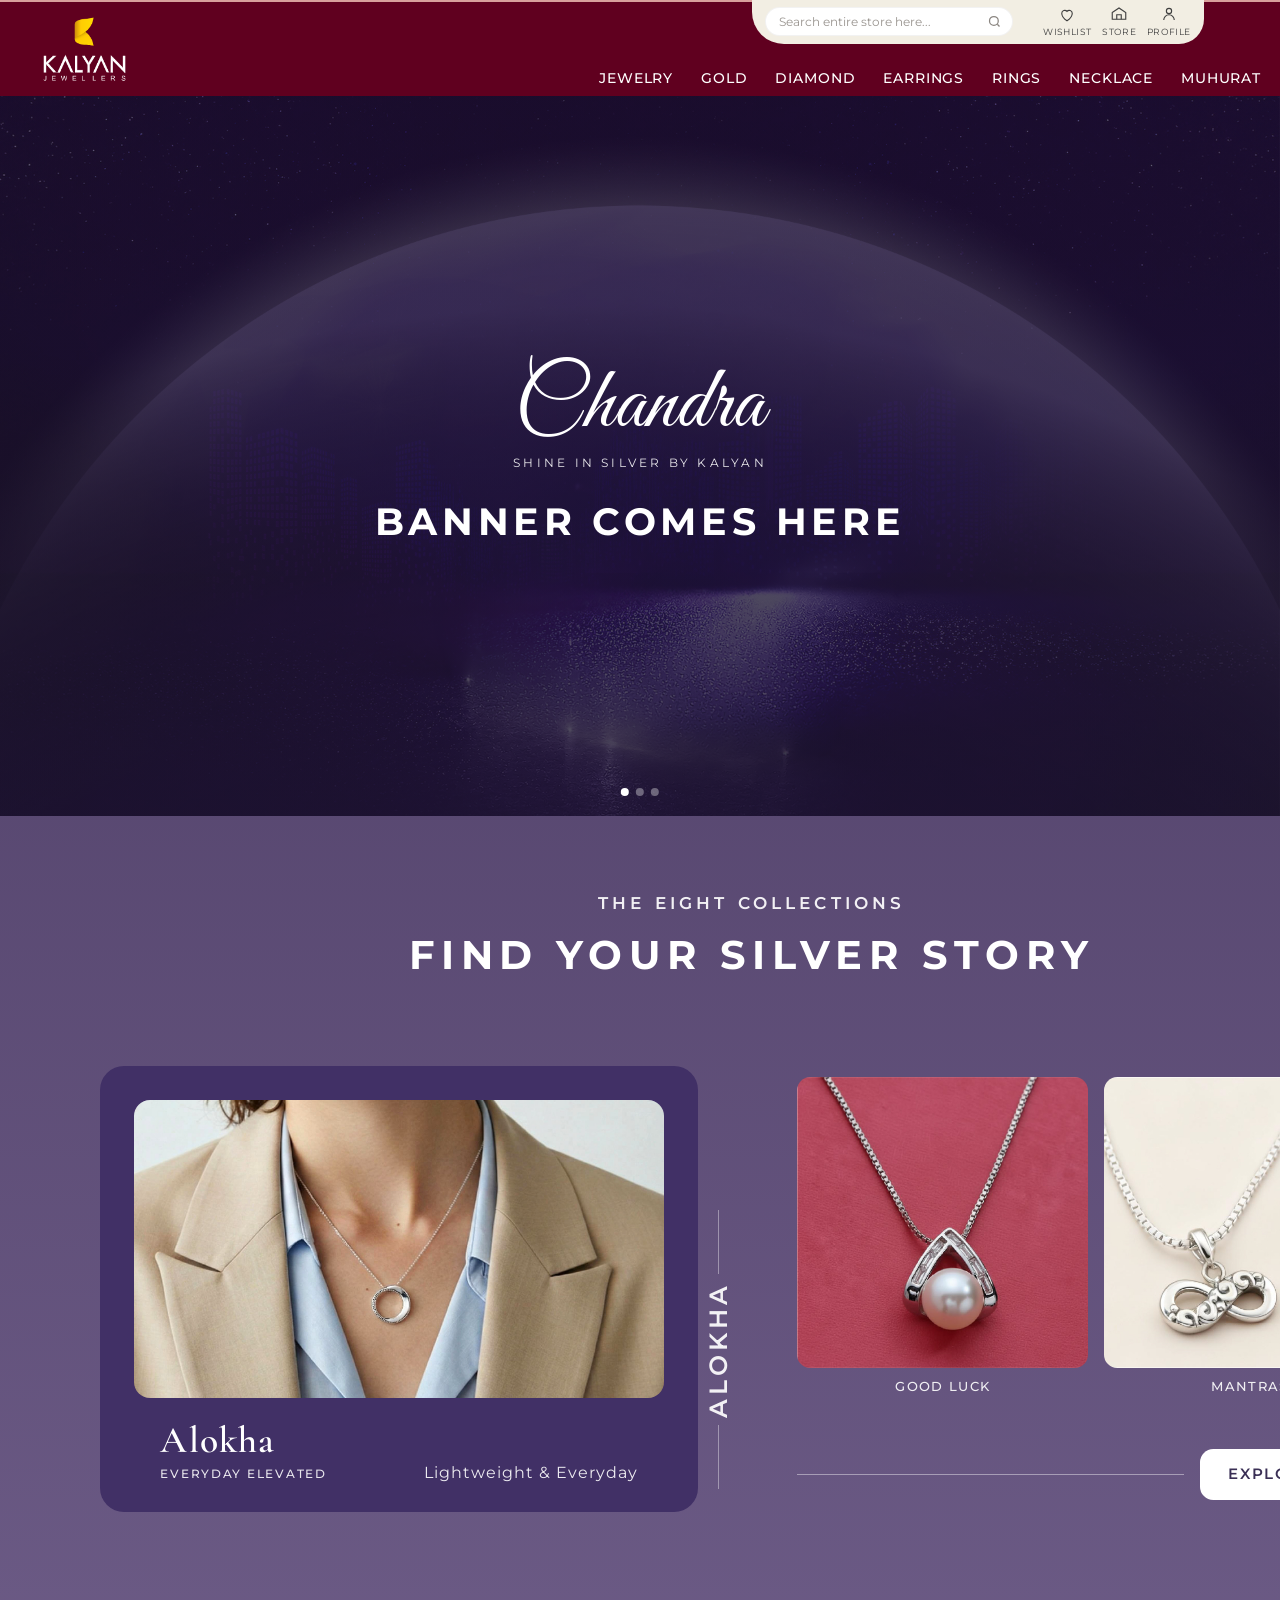
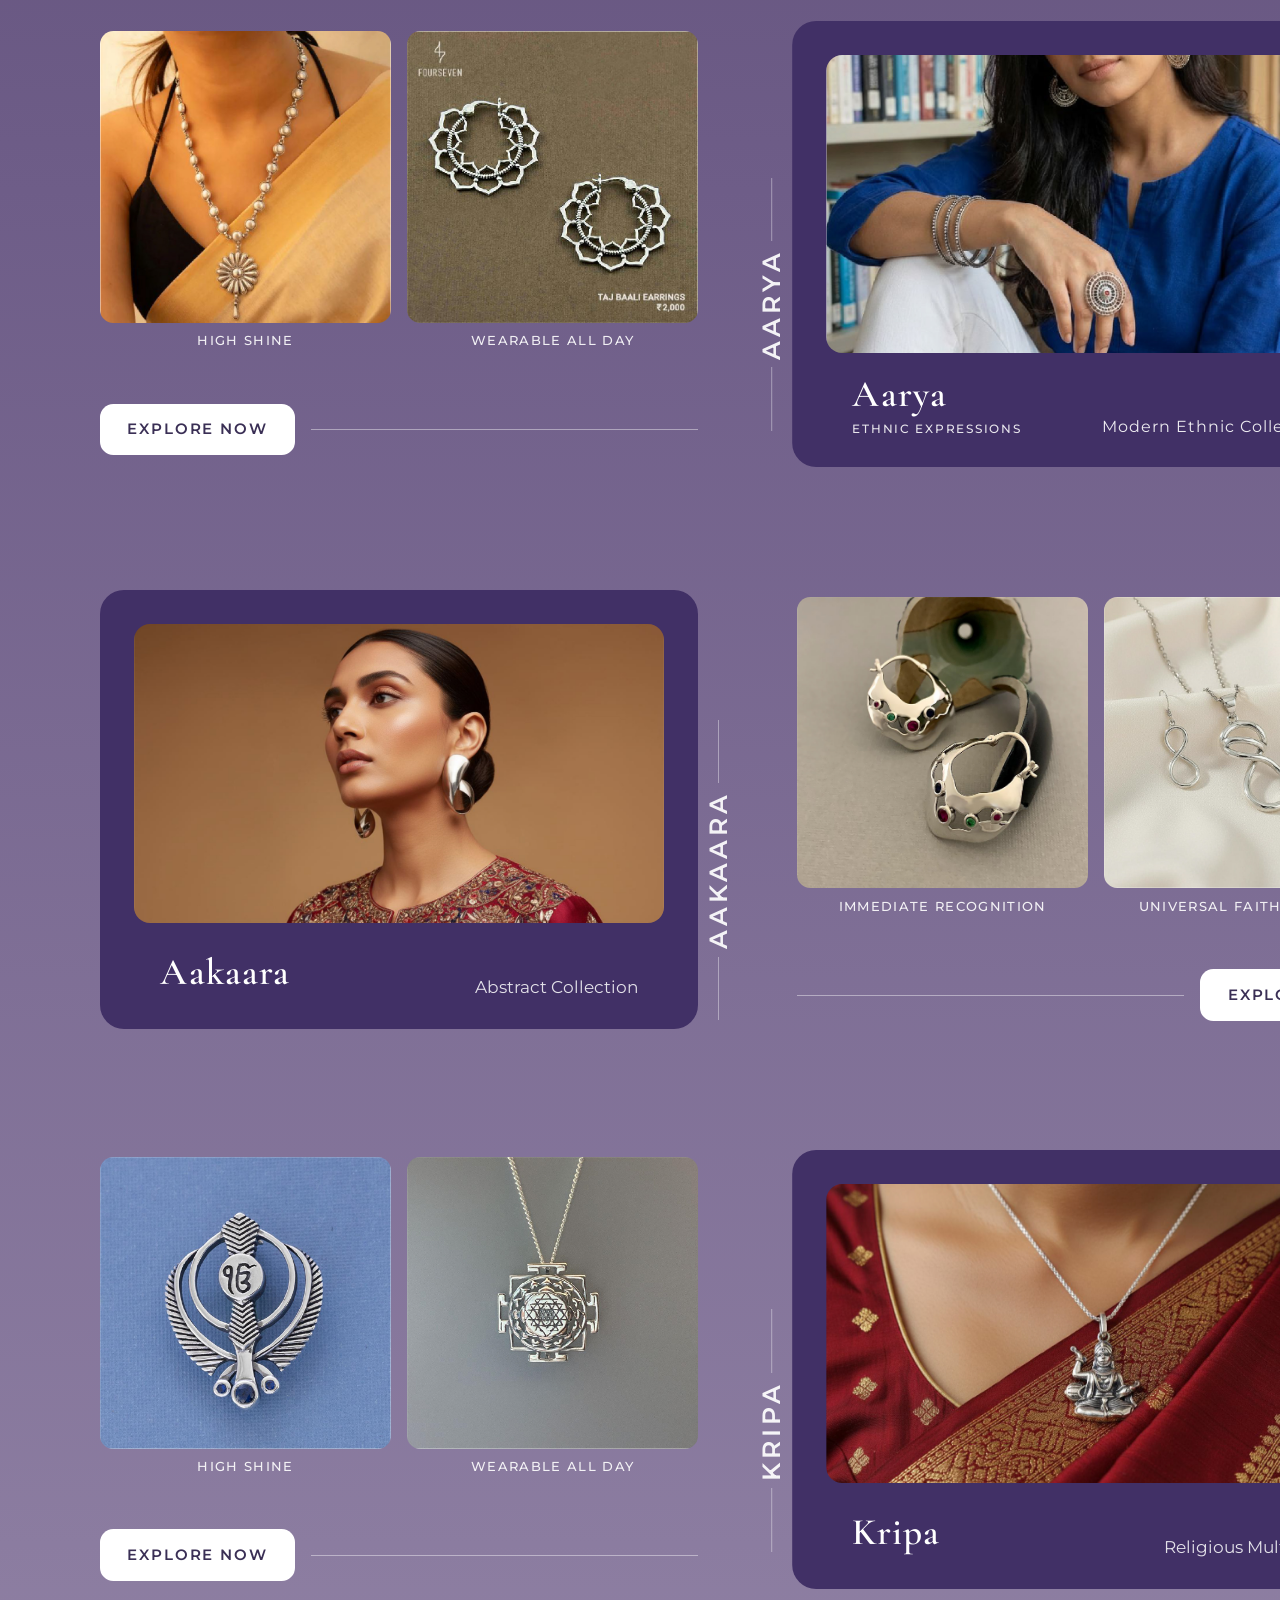
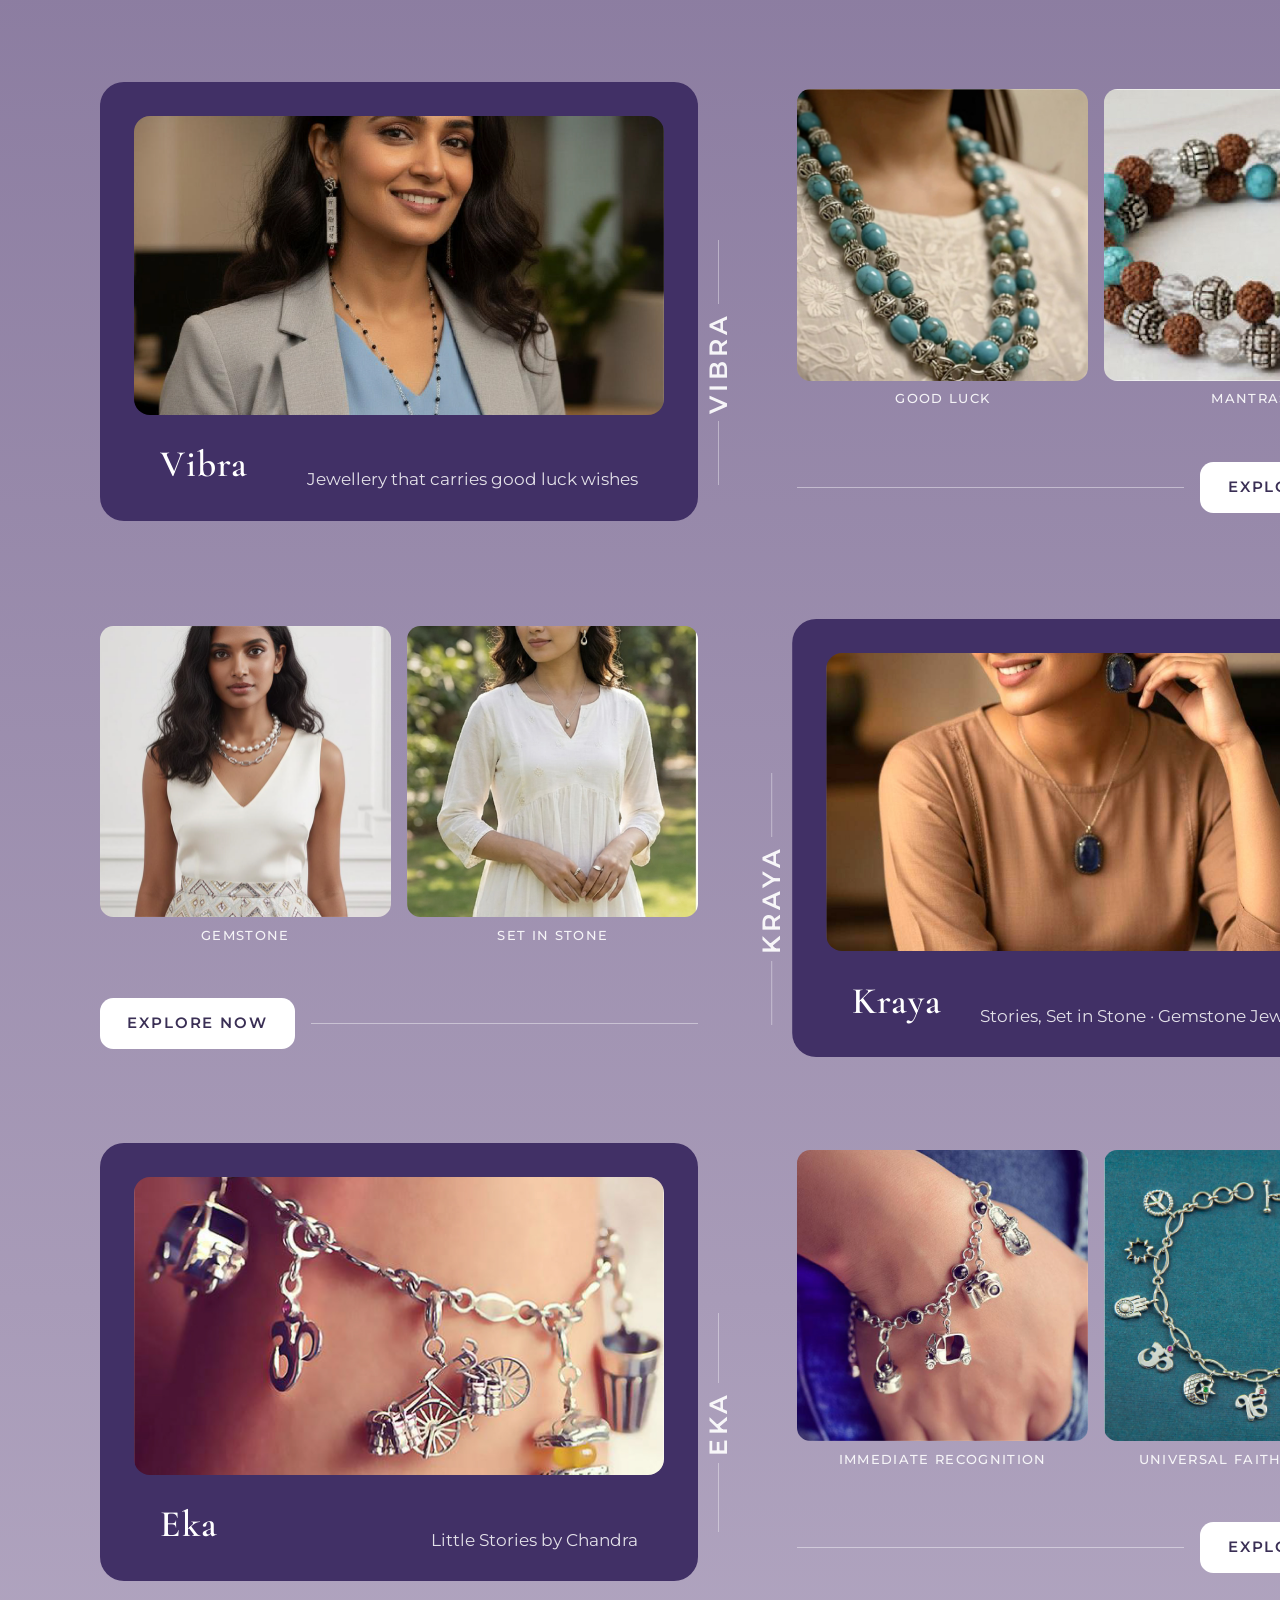
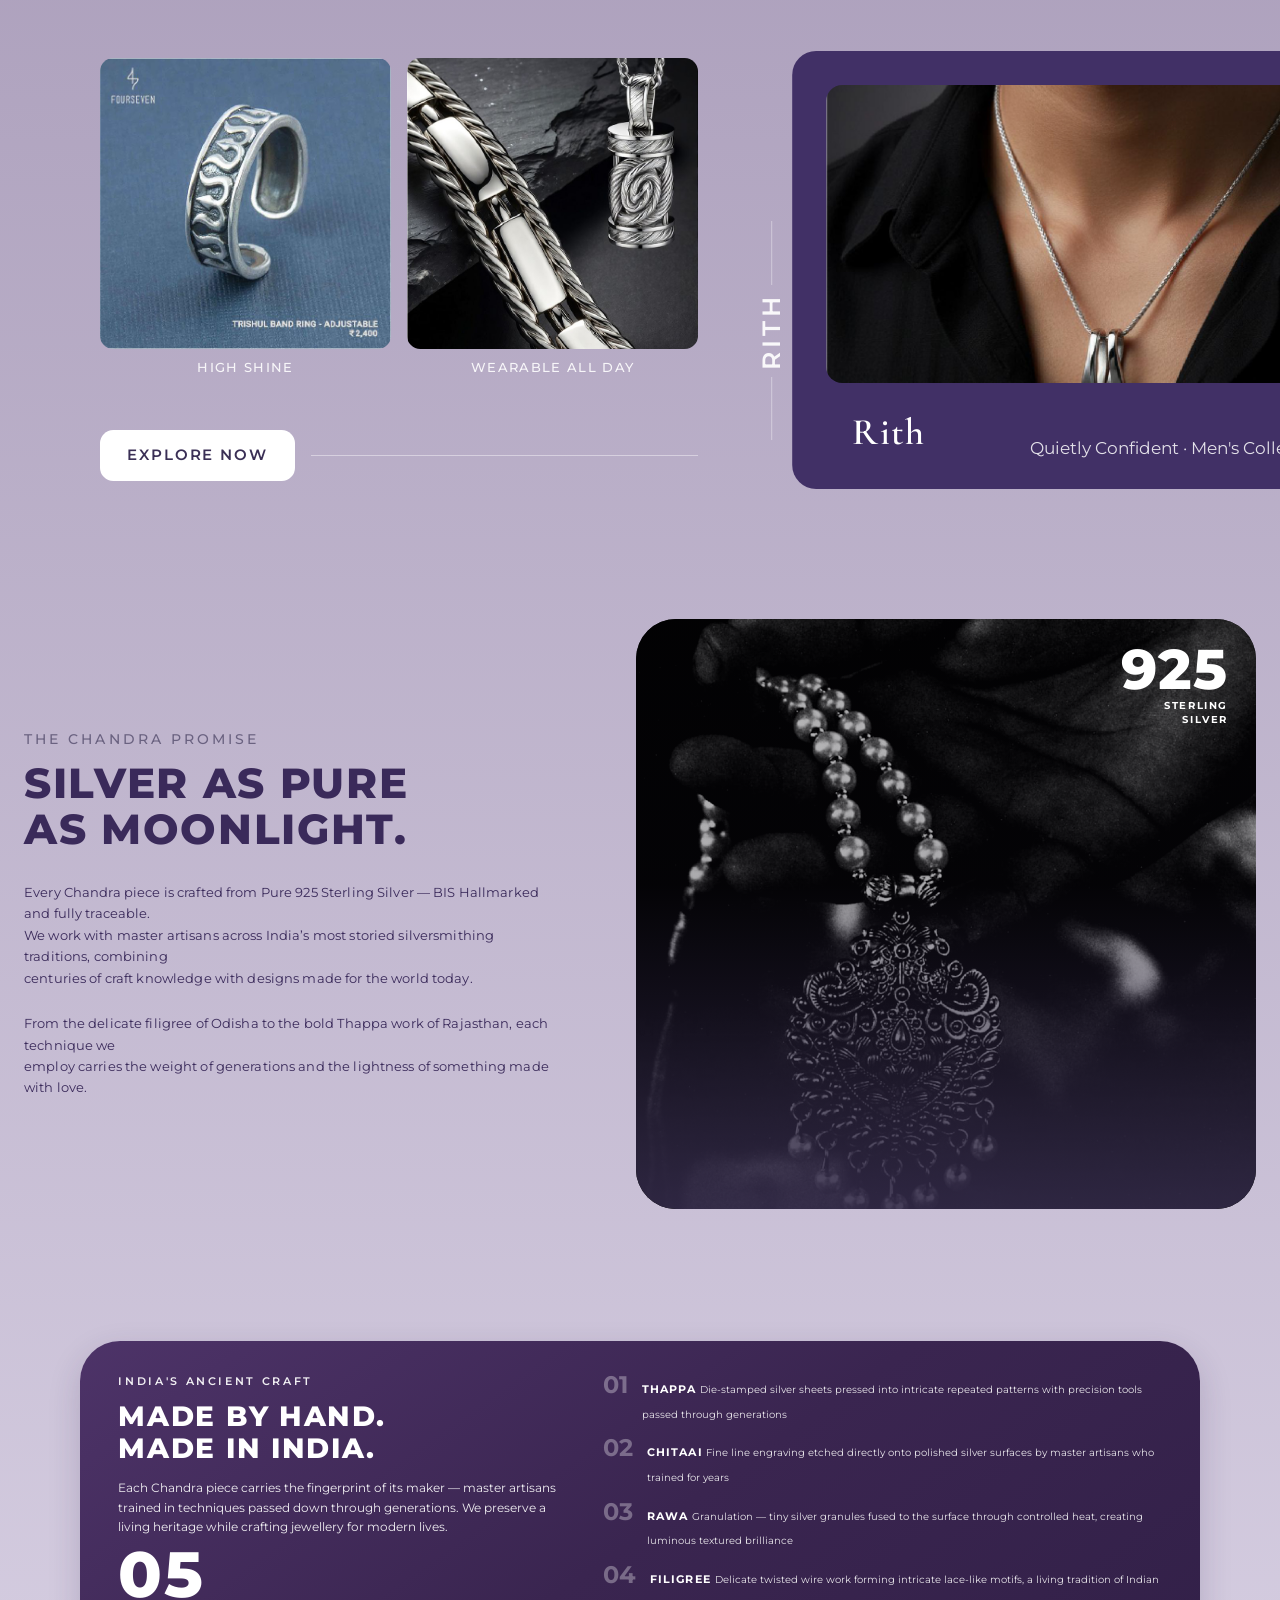
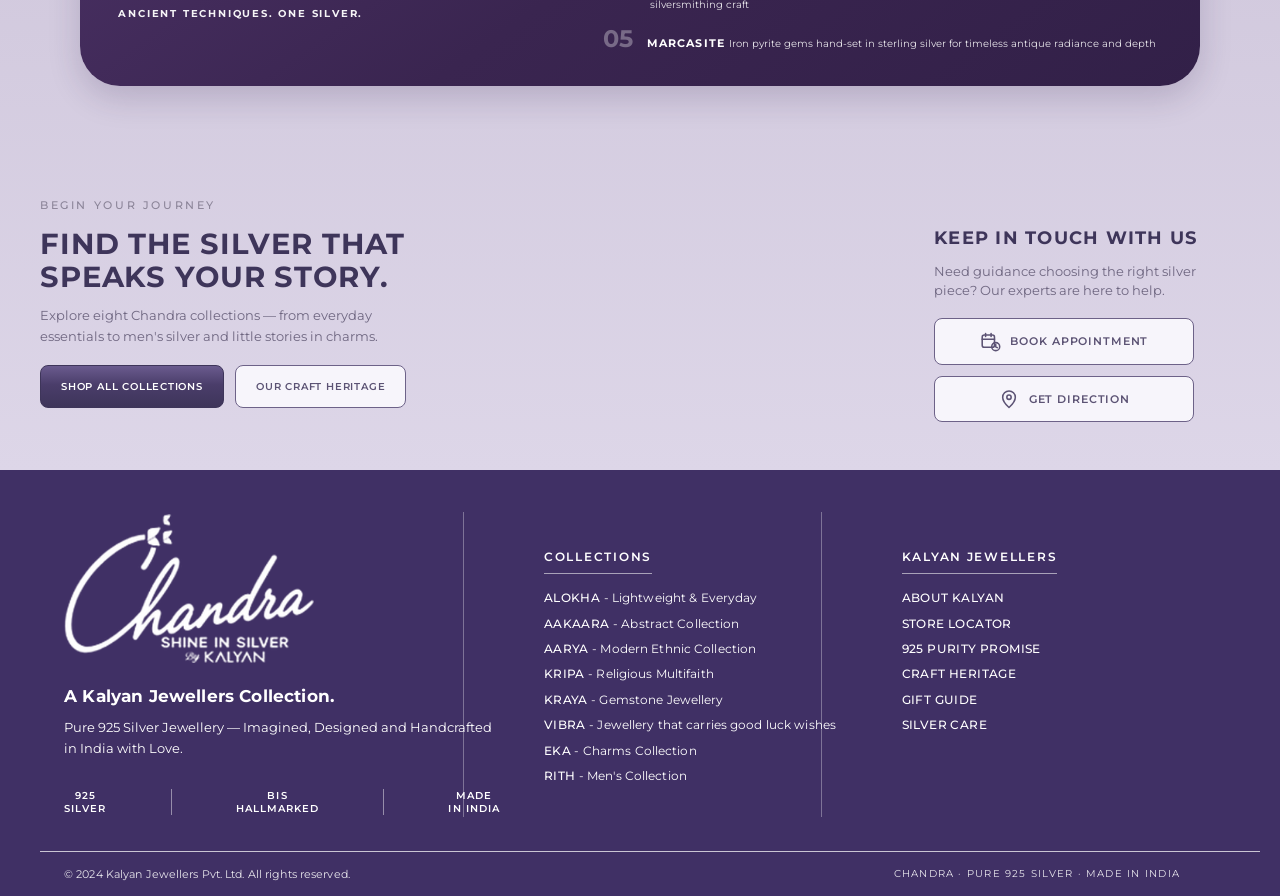
==== index.html @ 16876b16 "image-replace" ====
<!DOCTYPE html>
<html lang="en">
<head>
  <meta charset="UTF-8" />
  <meta name="viewport" content="width=device-width, initial-scale=1.0" />
  <title>Chandra — Shine in Silver by Kalyan | Landing Page</title>
  <meta name="description" content="Chandra by Kalyan Jewellers — pure 925 sterling silver jewellery. Responsive HTML mock conversion." />
  <link rel="preconnect" href="https://fonts.googleapis.com" />
  <link rel="preconnect" href="https://fonts.gstatic.com" crossorigin />
  <link href="https://fonts.googleapis.com/css2?family=Cormorant+Garamond:wght@500;600;700&family=Great+Vibes&family=Montserrat:wght@400;500;600;700&display=swap" rel="stylesheet" />
  <link rel="stylesheet" href="css/styles.css" />
</head>
<body class="page-home">
  <div class="page-links">
    <a href="index.html" class="is-current">Landing Page</a>
    <a href="plp.html">Product Listing</a>
    <a href="pdp.html">Product Detail</a>
  </div>

  <div class="utility-bar" aria-label="Quick links">
    <a class="utility-search" href="#" aria-label="Search"><svg viewBox="0 0 24 24" fill="none" stroke="currentColor" stroke-width="1.8"><circle cx="11" cy="11" r="7"/><path d="M20 20l-3.5-3.5"/></svg></a>
    <a href="#"><svg viewBox="0 0 24 24" fill="none" stroke="currentColor" stroke-width="1.8"><path d="M12 21s-7-4.4-7-10a4 4 0 017-2.5A4 4 0 0119 11c0 5.6-7 10-7 10z"/></svg>Wishlist</a>
    <a href="#"><svg viewBox="0 0 24 24" fill="none" stroke="currentColor" stroke-width="1.8"><path d="M4 10.5h16v8.5a1 1 0 01-1 1H5a1 1 0 01-1-1v-8.5z"/><path d="M3 10.5l2.2-5h13.6L21 10.5"/><path d="M9 20v-5h6v5"/></svg>Store</a>
    <a href="#"><svg viewBox="0 0 24 24" fill="none" stroke="currentColor" stroke-width="1.8"><circle cx="12" cy="8" r="3.5"/><path d="M5 20a7 7 0 0114 0"/></svg>Profile</a>
  </div>

  <header class="site-header">
    <div class="header-inner">
      <button class="menu-toggle" type="button" data-menu-toggle aria-expanded="false" aria-label="Open menu">
        <svg viewBox="0 0 24 24" fill="none" stroke="currentColor" stroke-width="2"><path d="M4 7h16M4 12h16M4 17h16"/></svg>
      </button>
      <a class="logo" href="index.html">
        <img class="logo-img" src="assets/icon/kalyanlogo.png" width="102" height="88" alt="Kalyan Jewellers" />
      </a>
    </div>

    <div class="header-grid">
      <a class="logo" href="index.html">
        <img class="logo-img" src="assets/icon/kalyanlogo.png" width="102" height="88" alt="Kalyan Jewellers" />
      </a>
      <div class="header-right-stack">
        <div class="header-utility">
          <label class="header-search">
            <span class="visually-hidden">Search entire store</span>
            <input type="search" placeholder="Search entire store here..." autocomplete="off" />
            <svg class="search-icon" viewBox="0 0 24 24" fill="none" stroke="currentColor" stroke-width="2" aria-hidden="true"><circle cx="11" cy="11" r="7"/><path d="M20 20l-3.5-3.5"/></svg>
          </label>
          <div class="header-util-group">
            <a href="#" class="header-util">
              <svg viewBox="0 0 24 24" fill="none" stroke="currentColor" stroke-width="1.5" aria-hidden="true"><path d="M12 21s-7-4.4-7-10a4 4 0 017-2.5A4 4 0 0119 11c0 5.6-7 10-7 10z"/></svg>
              <span>Wishlist</span>
            </a>
            <a href="#" class="header-util">
              <svg viewBox="0 0 24 24" fill="none" stroke="currentColor" stroke-width="1.5" aria-hidden="true"><path d="M3 10l9-6 9 6v9H3v-9z"/><path d="M9 19v-6h6v6"/></svg>
              <span>Store</span>
            </a>
            <a href="#" class="header-util">
              <svg viewBox="0 0 24 24" fill="none" stroke="currentColor" stroke-width="1.5" aria-hidden="true"><circle cx="12" cy="8" r="3.5"/><path d="M5 20a7 7 0 0114 0"/></svg>
              <span>Profile</span>
            </a>
          </div>
        </div>
      </div>
      <nav class="nav-desktop" aria-label="Primary">
        <a href="#">Jewelry</a>
        <a href="#">Gold</a>
        <a href="#">Diamond</a>
        <a href="#">Earrings</a>
        <a href="#">Rings</a>
        <a href="#">Necklace</a>
        <a href="#">Muhurat</a>
        <a href="#">Collection</a>
        <a href="#">Occasion</a>
        <a href="#">Price Range</a>
        <a href="#">More</a>
      </nav>
    </div>

    <nav class="mobile-nav" data-mobile-nav aria-label="Mobile">
      <a href="#">Jewelry</a>
      <a href="#">Gold</a>
      <a href="#">Diamond</a>
      <a href="plp.html">Chandra Silver</a>
      <a href="#">Collection</a>
      <a href="#">Occasion</a>
      <a href="pdp.html">Sample PDP</a>
    </nav>
  </header>

  <main>
    <div class="lp-mobile">
      <section class="m-hero" aria-label="Chandra banner">
        <div class="m-moon" aria-hidden="true"></div>
        <svg class="m-skyline" viewBox="0 0 360 90" preserveAspectRatio="none" aria-hidden="true">
          <g fill="rgba(28,12,58,0.55)">
            <rect x="18" y="38" width="10" height="52"/><rect x="32" y="22" width="14" height="68"/>
            <rect x="50" y="46" width="8" height="44"/><rect x="62" y="28" width="16" height="62"/>
            <rect x="82" y="50" width="9" height="40"/><rect x="96" y="18" width="12" height="72"/>
            <rect x="112" y="40" width="18" height="50"/><rect x="134" y="26" width="10" height="64"/>
            <rect x="210" y="34" width="12" height="56"/><rect x="226" y="16" width="16" height="74"/>
            <rect x="246" y="42" width="9" height="48"/><rect x="258" y="24" width="14" height="66"/>
            <rect x="276" y="48" width="11" height="42"/><rect x="290" y="20" width="15" height="70"/>
            <rect x="308" y="36" width="10" height="54"/><rect x="322" y="28" width="18" height="62"/>
          </g>
        </svg>
        <div class="m-sparkles" aria-hidden="true"></div>
        <div class="m-hero-copy">
          <p class="m-script">Chandra</p>
          <p class="m-tag">Shine in Silver<br />by Kalyan</p>
          <h1>Banner<br />Comes Here</h1>
        </div>
      </section>

      <section class="m-story">
        <div class="m-slider-block" data-slider-wrap>
          <div class="m-divider">
            <span></span>
            <strong data-m-label>AALOKA</strong>
            <span></span>
          </div>
          <div class="m-slider" data-collection-slider>
            <article class="m-slide is-active" data-label="AALOKA">
              <img class="is-banner" src="assets/collections/alokha.jpg" alt="Alokha collection" />
              <h3>Alokha</h3>
              <p class="m-eye">Everyday Elevated</p>
              <p class="m-sub">Lightweight &amp; Everyday</p>
              <a class="m-explore" href="plp.html">Explore Now</a>
            </article>
            <article class="m-slide" data-label="AARYA">
              <img class="is-banner" src="assets/collections/aarya.jpg" alt="Aarya collection" />
              <h3>Aarya</h3>
              <p class="m-eye">Ethnic Expressions</p>
              <p class="m-sub">Modern Ethnic Collection</p>
              <a class="m-explore" href="plp.html">Explore Now</a>
            </article>
            <article class="m-slide" data-label="AAKAARA">
              <img class="is-banner" src="assets/collections/aakaara.jpg" alt="Aakaara collection" />
              <h3>Aakaara</h3>
              <p class="m-eye">Abstract Collection</p>
              <p class="m-sub">Immediate Recognition</p>
              <a class="m-explore" href="plp.html">Explore Now</a>
            </article>
            <article class="m-slide" data-label="KRIPA">
              <img src="assets/collections/kripa.jpg" alt="Kripa collection" />
              <h3>Kripa</h3>
              <p class="m-eye">Religious Multifaith</p>
              <p class="m-sub">Universal Faith Symbols</p>
              <a class="m-explore" href="plp.html">Explore Now</a>
            </article>
            <article class="m-slide" data-label="VIBRA">
              <img src="assets/collections/vibra.jpg" alt="Vibra collection" />
              <h3>Vibra</h3>
              <p class="m-eye">Good Luck Wishes</p>
              <p class="m-sub">Jewellery that carries good luck</p>
              <a class="m-explore" href="plp.html">Explore Now</a>
            </article>
            <article class="m-slide" data-label="KRAYA">
              <img src="assets/collections/kraya.jpg" alt="Kraya collection" />
              <h3>Kraya</h3>
              <p class="m-eye">Stories, Set in Stone</p>
              <p class="m-sub">Gemstone Jewellery</p>
              <a class="m-explore" href="plp.html">Explore Now</a>
            </article>
            <article class="m-slide" data-label="EKA">
              <img src="assets/collections/eka.jpg" alt="Eka collection" />
              <h3>Eka</h3>
              <p class="m-eye">Little Stories</p>
              <p class="m-sub">Little Stories by Chandra</p>
              <a class="m-explore" href="plp.html">Explore Now</a>
            </article>
            <article class="m-slide" data-label="RITH">
              <img src="assets/collections/rith.jpg" alt="Rith collection" />
              <h3>Rith</h3>
              <p class="m-eye">Quietly Confident</p>
              <p class="m-sub">Men's Collection</p>
              <a class="m-explore" href="plp.html">Explore Now</a>
            </article>
          </div>
          <div class="m-dots" aria-label="Collections">
            <button type="button" class="is-active" data-collection-dot aria-label="Alokha"></button>
            <button type="button" data-collection-dot aria-label="Aarya"></button>
            <button type="button" data-collection-dot aria-label="Aakaara"></button>
            <button type="button" data-collection-dot aria-label="Kripa"></button>
            <button type="button" data-collection-dot aria-label="Vibra"></button>
            <button type="button" data-collection-dot aria-label="Kraya"></button>
            <button type="button" data-collection-dot aria-label="Eka"></button>
            <button type="button" data-collection-dot aria-label="Rith"></button>
          </div>
        </div>

        <div class="m-copy">
          <p class="m-kicker">The Chandra Promise</p>
          <h2>Silver as Pure<br />as Moonlight.</h2>
          <p>Every Chandra piece is crafted from Pure 925 Sterling Silver — BIS Hallmarked and fully traceable. We work with master artisans across India's most storied silversmithing traditions, combining centuries of craft knowledge with designs made for the world today.</p>
          <p>From the delicate filigree of Odisha to the bold Thappa work of Rajasthan, each technique we employ carries the weight of generations and the lightness of something made with love.</p>
        </div>

        <div class="m-silver">
          <svg viewBox="0 0 360 430" aria-hidden="true">
            <defs>
              <radialGradient id="mSilverBg" cx="32%" cy="40%" r="78%">
                <stop offset="0%" stop-color="#2a2a30"/>
                <stop offset="55%" stop-color="#101014"/>
                <stop offset="100%" stop-color="#070709"/>
              </radialGradient>
              <radialGradient id="mGlow" cx="50%" cy="100%" r="60%">
                <stop offset="0%" stop-color="#5c1830" stop-opacity="0.7"/>
                <stop offset="100%" stop-color="#5c1830" stop-opacity="0"/>
              </radialGradient>
              <filter id="knockWhite" color-interpolation-filters="sRGB">
                <feColorMatrix type="matrix" values="0.33 0.33 0.34 0 0  0.33 0.33 0.34 0 0  0.33 0.33 0.34 0 0  -0.9 -0.9 -0.9 2.85 0"/>
              </filter>
              <linearGradient id="fadeRight" x1="0" y1="0" x2="1" y2="0">
                <stop offset="42%" stop-color="#0c0c10" stop-opacity="0"/>
                <stop offset="68%" stop-color="#0c0c10" stop-opacity="0.88"/>
                <stop offset="100%" stop-color="#0c0c10"/>
              </linearGradient>
            </defs>
            <rect width="360" height="430" fill="url(#mSilverBg)"/>
            <image href="assets/products/p1.jpg" x="-70" y="-20" width="360" height="470" preserveAspectRatio="xMidYMid slice" filter="url(#knockWhite)"/>
            <rect width="360" height="430" fill="url(#fadeRight)"/>
            <rect width="360" height="430" fill="url(#mGlow)"/>
          </svg>
          <div class="m-silver-copy">
            <p class="m-925">925</p>
            <p>Sterling<br />Silver</p>
          </div>
        </div>

        <div class="m-copy m-craft-intro">
          <p class="m-kicker">India's Ancient Craft</p>
          <h2>Made by Hand.<br />Made in India.</h2>
          <p>Each Chandra piece carries the fingerprint of its maker. Master artisans trained in techniques passed down through generations. We preserve a living heritage while crafting jewellery for modern lives.</p>
        </div>
      </section>

      <section class="m-techniques" id="m-craft">
        <div class="m-tech-head">
          <p class="m-tech-count">05</p>
          <h2>Ancient Techniques.<br />One Silver.</h2>
        </div>
        <ol class="m-tech-list">
          <li><span>01</span><div><strong>Thappa</strong><p>Die-stamped silver sheets pressed into intricate repeated patterns with precision tools passed through generations</p></div></li>
          <li><span>02</span><div><strong>Chitaai</strong><p>Fine line engraving etched directly onto polished silver surfaces by master artisans who trained for years</p></div></li>
          <li><span>03</span><div><strong>Rawa</strong><p>Granulation — tiny silver granules fused to the surface through controlled heat, creating luminous textured brilliance</p></div></li>
          <li><span>04</span><div><strong>Filigree</strong><p>Delicate twisted wire work forming intricate lace-like motifs, a living tradition of Indian silversmithing craft</p></div></li>
          <li><span>05</span><div><strong>Marcasite</strong><p>Iron pyrite gems hand-set in sterling silver for timeless antique radiance and depth</p></div></li>
        </ol>
      </section>

      <section class="m-journey">
        <p class="m-kicker">Begin Your Journey</p>
        <h2>Find the Silver That<br />Speaks Your Story.</h2>
        <p>Eight collections. From the deeply devotional to the boldly modern, Chandra holds a piece for every moment, every mood, every person who wears silver.</p>
        <div class="m-actions">
          <a class="m-btn m-btn-fill" href="plp.html">Shop All Collections</a>
          <a class="m-btn m-btn-line" href="#m-craft">Our Craft Heritage</a>
        </div>

        <h2 class="m-touch-title">Keep in Touch<br />With Us</h2>
        <p>We're always here to guide you every step of the way. Whether it's new collections, special offers, or personalized assistance, we're just a click away. Let's stay connected!</p>
        <div class="m-actions">
          <a class="m-btn m-btn-line" href="#">
            <svg class="keep-icon" viewBox="0 0 24 24" fill="none" stroke="currentColor" stroke-width="1.7" stroke-linecap="round" stroke-linejoin="round" aria-hidden="true">
              <rect x="2.4" y="4.4" width="13.4" height="13.4" rx="2.3"/>
              <path d="M6.1 2.8v3.1M12.1 2.8v3.1M2.4 8.9h13.4"/>
              <circle cx="17.15" cy="17.05" r="4.35"/>
              <path d="M17.15 14.85v2.35l1.7.95"/>
            </svg>
            Book My Appointment
          </a>
          <a class="m-btn m-btn-line" href="#">
            <svg class="keep-icon" viewBox="0 0 24 24" fill="none" stroke="currentColor" stroke-width="1.7" stroke-linecap="round" stroke-linejoin="round" aria-hidden="true">
              <path d="M12 21.25s6.9-6 6.9-11.15A6.9 6.9 0 0 0 5.1 10.1C5.1 15.25 12 21.25 12 21.25z"/>
              <circle cx="12" cy="10.05" r="2.35"/>
            </svg>
            Get Direction
          </a>
        </div>
        <div class="m-top-row">
          <button class="m-top" type="button" data-scroll-top aria-label="Back to top">
            <svg viewBox="0 0 24 24" fill="none" stroke="currentColor" stroke-width="1.8" stroke-linecap="round" stroke-linejoin="round" aria-hidden="true">
              <circle cx="12" cy="12" r="9.2"/>
              <path d="M8 13.2l4-4.2 4 4.2"/>
            </svg>
          </button>
        </div>
      </section>

      <footer class="m-footer">
        <p class="m-script">Chandra</p>
        <p class="m-foot-tag">Shine in Silver<br />by Kalyan</p>
        <p class="m-foot-lead">A Kalyan Jewellers Collection.</p>
        <p class="m-foot-desc">Pure 925 Silver Jewellery. Imagined, Designed and Handcrafted in India with Love.</p>
        <div class="m-badges">
          <span>925<br />Silver</span>
          <span>BIS<br />Hallmarked</span>
          <span>Made<br />in India</span>
        </div>
        <h3 class="m-foot-head">Collections</h3>
        <p class="m-foot-flow">
          Alokha - Lightweight &amp; Everyday | Aakaara - Abstract Collection<br />
          Aarya - Modern Ethnic Collection | Kripa - Religious Multifaith<br />
          Vibra - Jewellery that carries good luck wishes |<br />
          Kraya - Gemstone Jewellery | Eka - Charms Collection<br />
          Rith - Men's Collection
        </p>
        <h3 class="m-foot-head">Kalyan Jewellers</h3>
        <p class="m-foot-flow m-foot-links">
          <a href="#">About Kalyan</a> | <a href="#">Store Locator</a> | <a href="#">925 Purity Promise</a><br />
          <a href="#">Craft Heritage</a> | <a href="#">Gift Guide</a> | <a href="#">Silver Care</a>
        </p>
        <p class="m-legal">© 2024 Kalyan Jewellers Pvt. Ltd. All rights reserved.<br /><span>Chandra - Pure 925 Silver - Made in India</span></p>
      </footer>
    </div>

    <section class="hero d-only" aria-label="Chandra banner">
      <div class="hero-slider">
        <div class="hero-slide is-active" data-hero-slide style="background-image:linear-gradient(180deg,rgba(30,22,50,.35),rgba(30,22,50,.55)),url('assets/hero/desktop-hero.jpg')"></div>
        <div class="hero-slide" data-hero-slide style="background-image:linear-gradient(180deg,rgba(30,22,50,.35),rgba(30,22,50,.55)),url('assets/hero/hero-slide-2.jpg')"></div>
        <div class="hero-slide" data-hero-slide style="background-image:linear-gradient(180deg,rgba(30,22,50,.35),rgba(30,22,50,.55)),url('assets/hero/hero-slide-3.jpg')"></div>
      </div>
      <div class="hero-content">
        <p class="brand-script">Chandra</p>
        <p class="brand-tag">Shine in Silver by Kalyan</p>
        <h1 class="hero-title">Banner Comes Here</h1>
      </div>
      <div class="hero-dots" aria-label="Banner slides">
        <button type="button" class="is-active" data-hero-dot aria-label="Slide 1"></button>
        <button type="button" data-hero-dot aria-label="Slide 2"></button>
        <button type="button" data-hero-dot aria-label="Slide 3"></button>
      </div>
    </section>

    <section class="section section-lavender section-collections d-only">
      <div class="container">
        <div class="section-head">
          <h2>The Eight Collections</h2>
          <p>Find your silver story</p>
        </div>

        <!-- Mobile slider -->
        <div class="collection-slider-wrap">
          <div class="collection-slider" data-collection-slider>
            <article class="collection-slide collection-card">
              <img src="assets/collections/alokha.jpg" alt="Alokha collection" />
              <div class="meta">
                <h3>Alokha</h3>
                <p>Everyday Elevated · Lightweight &amp; Everyday</p>
                <a class="btn btn-light" href="plp.html" style="margin-top:0.85rem">Explore Now</a>
              </div>
            </article>
            <article class="collection-slide collection-card">
              <img src="assets/collections/aarya.jpg" alt="Aarya collection" />
              <div class="meta"><h3>Aarya</h3><p>Wearable All Day</p><a class="btn btn-light" href="plp.html" style="margin-top:0.85rem">Explore Now</a></div>
            </article>
            <article class="collection-slide collection-card">
              <img src="assets/collections/aakaara.jpg" alt="Aakaara collection" />
              <div class="meta"><h3>Aakaara</h3><p>Abstract Collection</p><a class="btn btn-light" href="plp.html" style="margin-top:0.85rem">Explore Now</a></div>
            </article>
            <article class="collection-slide collection-card">
              <img src="assets/collections/kripa.jpg" alt="Kripa collection" />
              <div class="meta"><h3>Kripa</h3><p>Religious Multifaith</p><a class="btn btn-light" href="plp.html" style="margin-top:0.85rem">Explore Now</a></div>
            </article>
            <article class="collection-slide collection-card">
              <img src="assets/collections/vibra.jpg" alt="Vibra collection" />
              <div class="meta"><h3>Vibra</h3><p>Good Luck Wishes</p><a class="btn btn-light" href="plp.html" style="margin-top:0.85rem">Explore Now</a></div>
            </article>
            <article class="collection-slide collection-card">
              <img src="assets/collections/kraya.jpg" alt="Kraya collection" />
              <div class="meta"><h3>Kraya</h3><p>Gemstone Jewellery</p><a class="btn btn-light" href="plp.html" style="margin-top:0.85rem">Explore Now</a></div>
            </article>
            <article class="collection-slide collection-card">
              <img src="assets/collections/eka.jpg" alt="Eka collection" />
              <div class="meta"><h3>Eka</h3><p>Little Stories by Chandra</p><a class="btn btn-light" href="plp.html" style="margin-top:0.85rem">Explore Now</a></div>
            </article>
            <article class="collection-slide collection-card">
              <img src="assets/collections/rith.jpg" alt="Rith collection" />
              <div class="meta"><h3>Rith</h3><p>Men's Collection · Quietly Confident</p><a class="btn btn-light" href="plp.html" style="margin-top:0.85rem">Explore Now</a></div>
            </article>
          </div>
          <div class="slider-dots" aria-label="Collections">
            <button type="button" class="is-active" data-collection-dot></button>
            <button type="button" data-collection-dot></button>
            <button type="button" data-collection-dot></button>
            <button type="button" data-collection-dot></button>
            <button type="button" data-collection-dot></button>
            <button type="button" data-collection-dot></button>
            <button type="button" data-collection-dot></button>
            <button type="button" data-collection-dot></button>
          </div>
        </div>

        <!-- Desktop zigzag -->
        <div class="collections collections-desktop">
          <div class="collection-row">
            <article class="collection-card">
              <img src="assets/collections/alokha.jpg" alt="Alokha" />
              <div class="meta">
                <div class="meta-brand">
                  <h3>Alokha</h3>
                  <span class="meta-eyebrow">Everyday Elevated</span>
                </div>
                <p class="meta-tagline">Lightweight &amp; Everyday</p>
              </div>
            </article>
            <div class="vert-label" aria-hidden="true">
              <span class="vert-divider-line"></span>
              <span class="vert-label-text">Alokha</span>
              <span class="vert-divider-line"></span>
            </div>
            <div class="collection-side">
              <div class="thumb-grid">
                <div class="thumb"><img src="assets/products/p1.jpg" alt="" /><span>Good Luck</span></div>
                <div class="thumb"><img src="assets/products/p2.jpg" alt="" /><span>Mantras</span></div>
              </div>
              <div class="collection-cta">
                <span class="collection-cta-line"></span>
                <a class="btn btn-explore" href="plp.html">Explore Now</a>
              </div>
            </div>
          </div>

          <div class="collection-row is-flip">
            <article class="collection-card">
              <img src="assets/collections/aarya.jpg" alt="Aarya" />
              <div class="meta">
                <div class="meta-brand">
                  <h3>Aarya</h3>
                  <span class="meta-eyebrow">Ethnic Expressions</span>
                </div>
                <p class="meta-tagline">Modern Ethnic Collection</p>
              </div>
            </article>
            <div class="vert-label" aria-hidden="true">
              <span class="vert-divider-line"></span>
              <span class="vert-label-text">Aarya</span>
              <span class="vert-divider-line"></span>
            </div>
            <div class="collection-side">
              <div class="thumb-grid">
                <div class="thumb"><img src="assets/products/p3.jpg" alt="" /><span>High Shine</span></div>
                <div class="thumb"><img src="assets/products/p4.jpg" alt="" /><span>Wearable All Day</span></div>
              </div>
              <div class="collection-cta">
                <span class="collection-cta-line"></span>
                <a class="btn btn-explore" href="plp.html">Explore Now</a>
              </div>
            </div>
          </div>

          <div class="collection-row">
            <article class="collection-card">
              <img src="assets/collections/aakaara.jpg" alt="Aakaara" />
              <div class="meta"><h3>Aakaara</h3><p>Abstract Collection</p></div>
            </article>
            <div class="vert-label" aria-hidden="true">
              <span class="vert-divider-line"></span>
              <span class="vert-label-text">Aakaara</span>
              <span class="vert-divider-line"></span>
            </div>
            <div class="collection-side">
              <div class="thumb-grid">
                <div class="thumb"><img src="assets/products/p5.jpg" alt="" /><span>Immediate Recognition</span></div>
                <div class="thumb"><img src="assets/products/p6.jpg" alt="" /><span>Universal Faith Symbols</span></div>
              </div>
              <div class="collection-cta">
                <span class="collection-cta-line"></span>
                <a class="btn btn-explore" href="plp.html">Explore Now</a>
              </div>
            </div>
          </div>

          <div class="collection-row is-flip">
            <article class="collection-card">
              <img src="assets/collections/kripa.jpg" alt="Kripa" />
              <div class="meta"><h3>Kripa</h3><p>Religious Multifaith</p></div>
            </article>
            <div class="vert-label" aria-hidden="true">
              <span class="vert-divider-line"></span>
              <span class="vert-label-text">Kripa</span>
              <span class="vert-divider-line"></span>
            </div>
            <div class="collection-side">
              <div class="thumb-grid">
                <div class="thumb"><img src="assets/products/p7.jpg" alt="" /><span>High Shine</span></div>
                <div class="thumb"><img src="assets/products/p8.jpg" alt="" /><span>Wearable All Day</span></div>
              </div>
              <div class="collection-cta">
                <span class="collection-cta-line"></span>
                <a class="btn btn-explore" href="plp.html">Explore Now</a>
              </div>
            </div>
          </div>

          <div class="collection-row">
            <article class="collection-card">
              <img src="assets/collections/vibra.jpg" alt="Vibra" />
              <div class="meta"><h3>Vibra</h3><p>Jewellery that carries good luck wishes</p></div>
            </article>
            <div class="vert-label" aria-hidden="true">
              <span class="vert-divider-line"></span>
              <span class="vert-label-text">Vibra</span>
              <span class="vert-divider-line"></span>
            </div>
            <div class="collection-side">
              <div class="thumb-grid">
                <div class="thumb"><img src="assets/products/p9.jpg" alt="" /><span>Good Luck</span></div>
                <div class="thumb"><img src="assets/products/p10.jpg" alt="" /><span>Mantras</span></div>
              </div>
              <div class="collection-cta">
                <span class="collection-cta-line"></span>
                <a class="btn btn-explore" href="plp.html">Explore Now</a>
              </div>
            </div>
          </div>

          <div class="collection-row is-flip">
            <article class="collection-card">
              <img src="assets/collections/kraya.jpg" alt="Kraya" />
              <div class="meta"><h3>Kraya</h3><p>Stories, Set in Stone · Gemstone Jewellery</p></div>
            </article>
            <div class="vert-label" aria-hidden="true">
              <span class="vert-divider-line"></span>
              <span class="vert-label-text">Kraya</span>
              <span class="vert-divider-line"></span>
            </div>
            <div class="collection-side">
              <div class="thumb-grid">
                <div class="thumb"><img src="assets/products/p11.jpg" alt="" /><span>Gemstone</span></div>
                <div class="thumb"><img src="assets/products/p12.jpg" alt="" /><span>Set in Stone</span></div>
              </div>
              <div class="collection-cta">
                <span class="collection-cta-line"></span>
                <a class="btn btn-explore" href="plp.html">Explore Now</a>
              </div>
            </div>
          </div>

          <div class="collection-row">
            <article class="collection-card">
              <img src="assets/collections/eka.jpg" alt="Eka" />
              <div class="meta"><h3>Eka</h3><p>Little Stories by Chandra</p></div>
            </article>
            <div class="vert-label" aria-hidden="true">
              <span class="vert-divider-line"></span>
              <span class="vert-label-text">Eka</span>
              <span class="vert-divider-line"></span>
            </div>
            <div class="collection-side">
              <div class="thumb-grid">
                <div class="thumb"><img src="assets/products/p13.jpg" alt="" /><span>Immediate Recognition</span></div>
                <div class="thumb"><img src="assets/products/p14.jpg" alt="" /><span>Universal Faith Symbols</span></div>
              </div>
              <div class="collection-cta">
                <span class="collection-cta-line"></span>
                <a class="btn btn-explore" href="plp.html">Explore Now</a>
              </div>
            </div>
          </div>

          <div class="collection-row is-flip">
            <article class="collection-card">
              <img src="assets/collections/rith.jpg" alt="Rith" />
              <div class="meta"><h3>Rith</h3><p>Quietly Confident · Men's Collection</p></div>
            </article>
            <div class="vert-label" aria-hidden="true">
              <span class="vert-divider-line"></span>
              <span class="vert-label-text">Rith</span>
              <span class="vert-divider-line"></span>
            </div>
            <div class="collection-side">
              <div class="thumb-grid">
                <div class="thumb"><img src="assets/products/p15.jpg" alt="" /><span>High Shine</span></div>
                <div class="thumb"><img src="assets/products/p16.jpg" alt="" /><span>Wearable All Day</span></div>
              </div>
              <div class="collection-cta">
                <span class="collection-cta-line"></span>
                <a class="btn btn-explore" href="plp.html">Explore Now</a>
              </div>
            </div>
          </div>
        </div>
      </div>
    </section>

    <section class="section section-promise d-only" aria-labelledby="promise-title">
      <div class="container promise">
        <div class="promise-copy">
          <p class="promise-eyebrow">The Chandra Promise</p>
          <h2 class="promise-title" id="promise-title">Silver as Pure as Moonlight.</h2>
          <div class="promise-body">
            <p>Every Chandra piece is crafted from Pure 925 Sterling Silver — BIS Hallmarked and fully traceable.<br />We work with master artisans across India’s most storied silversmithing traditions, combining<br />centuries of craft knowledge with designs made for the world today.</p>
            <p>From the delicate filigree of Odisha to the bold Thappa work of Rajasthan, each technique we<br />employ carries the weight of generations and the lightness of something made with love.</p>
          </div>
        </div>
        <div class="promise-visual">
          <img
            class="promise-visual-img"
            src="assets/hero/brand-story.jpg"
            alt="Sterling silver necklace craftsmanship"
            width="620"
            height="590"
          />
          <div class="promise-badge" aria-hidden="true">
            <span class="promise-badge-num">925</span>
            <span class="promise-badge-label">Sterling<br />Silver</span>
          </div>
        </div>
      </div>
    </section>

    <section class="section section-craft d-only" id="craft">
      <div class="container">
        <div class="craft-banner">
          <div class="craft-intro">
            <p class="craft-eyebrow">India's Ancient Craft</p>
            <h2 class="craft-title">Made by Hand.<br />Made in India.</h2>
            <p class="craft-lead">Each Chandra piece carries the fingerprint of its maker — master artisans trained in techniques passed down through generations. We preserve a living heritage while crafting jewellery for modern lives.</p>
            <div class="craft-feature">
              <span class="craft-feature-num" aria-hidden="true">05</span>
              <span class="craft-feature-label">Ancient Techniques. One Silver.</span>
            </div>
          </div>
          <ul class="technique-list">
            <li><span class="num">01</span><div class="technique-copy"><strong>Thappa</strong><p>Die-stamped silver sheets pressed into intricate repeated patterns with precision tools passed through generations</p></div></li>
            <li><span class="num">02</span><div class="technique-copy"><strong>Chitaai</strong><p>Fine line engraving etched directly onto polished silver surfaces by master artisans who trained for years</p></div></li>
            <li><span class="num">03</span><div class="technique-copy"><strong>Rawa</strong><p>Granulation — tiny silver granules fused to the surface through controlled heat, creating luminous textured brilliance</p></div></li>
            <li><span class="num">04</span><div class="technique-copy"><strong>Filigree</strong><p>Delicate twisted wire work forming intricate lace-like motifs, a living tradition of Indian silversmithing craft</p></div></li>
            <li><span class="num">05</span><div class="technique-copy"><strong>Marcasite</strong><p>Iron pyrite gems hand-set in sterling silver for timeless antique radiance and depth</p></div></li>
          </ul>
        </div>
      </div>
    </section>

    <section class="section section-soft d-only">
      <div class="container">
        <div class="cta-split">
          <div>
            <p class="eyebrow">Begin Your Journey</p>
            <h2>Find the silver that speaks your story.</h2>
            <p>Explore eight Chandra collections — from everyday essentials to men's silver and little stories in charms.</p>
            <div class="cta-actions">
              <a class="btn btn-solid" href="plp.html">Shop All Collections</a>
              <a class="btn btn-outline" href="#craft">Our Craft Heritage</a>
            </div>
          </div>
          <div>
            <h2>Keep in touch with us</h2>
            <p>Need guidance choosing the right silver piece? Our experts are here to help.</p>
            <div class="contact-actions">
              <a href="#">
                <svg class="keep-icon" viewBox="0 0 24 24" fill="none" stroke="currentColor" stroke-width="1.7" stroke-linecap="round" stroke-linejoin="round" aria-hidden="true">
                  <rect x="2.4" y="4.4" width="13.4" height="13.4" rx="2.3"/>
                  <path d="M6.1 2.8v3.1M12.1 2.8v3.1M2.4 8.9h13.4"/>
                  <circle cx="17.15" cy="17.05" r="4.35"/>
                  <path d="M17.15 14.85v2.35l1.7.95"/>
                </svg>
                Book Appointment
              </a>
              <a href="#">
                <svg class="keep-icon" viewBox="0 0 24 24" fill="none" stroke="currentColor" stroke-width="1.7" stroke-linecap="round" stroke-linejoin="round" aria-hidden="true">
                  <path d="M12 21.25s6.9-6 6.9-11.15A6.9 6.9 0 0 0 5.1 10.1C5.1 15.25 12 21.25 12 21.25z"/>
                  <circle cx="12" cy="10.05" r="2.35"/>
                </svg>
                Get Direction
              </a>
            </div>
          </div>
        </div>
      </div>
    </section>
  </main>

  <button class="back-to-top" type="button" data-scroll-top aria-label="Back to top">
    <svg viewBox="0 0 24 24" fill="none" stroke="currentColor" stroke-width="1.8" stroke-linecap="round" stroke-linejoin="round" aria-hidden="true">
      <circle cx="12" cy="12" r="9.2"/>
      <path d="M8 13.2l4-4.2 4 4.2"/>
    </svg>
  </button>

  <footer class="home-footer d-only">
    <div class="home-footer-grid">
      <div class="home-footer-brand">
        <img class="home-footer-logo" src="assets/icon/chandra-footer-logo.png" width="230" height="137" alt="Chandra — Shine in Silver by Kalyan" />
        <p class="home-footer-lead">A Kalyan Jewellers Collection.</p>
        <p class="home-footer-desc"><span class="home-footer-desc-d">Pure 925 Silver Jewellery — Imagined, Designed and Handcrafted<br />in India with Love.</span><span class="home-footer-desc-m">Pure 925 Silver Jewellery Imagined, Designed and<br />Handcrafted in India with Love.</span></p>
        <div class="home-footer-badges">
          <span>925<br />Silver</span>
          <span>BIS<br />Hallmarked</span>
          <span>Made<br />in India</span>
        </div>
      </div>
      <div class="home-footer-col">
        <h4>Collections</h4>
        <ul class="home-footer-list">
          <li>Alokha <span>- Lightweight &amp; Everyday</span></li>
          <li>Aakaara <span>- Abstract Collection</span></li>
          <li>Aarya <span>- Modern Ethnic Collection</span></li>
          <li>Kripa <span>- Religious Multifaith</span></li>
          <li>Kraya <span>- Gemstone Jewellery</span></li>
          <li>Vibra <span>- Jewellery that carries good luck wishes</span></li>
          <li>Eka <span>- Charms Collection</span></li>
          <li>Rith <span>- Men's Collection</span></li>
        </ul>
        <p class="home-footer-flow">ALOKHA - Lightweight &amp; Everyday | AAKAARA - Abstract Collection<br />AARYA - Modern Ethnic Collection | KRIPA - Religious Multifaith<br />VIBRA - Jewellery that carries good luck wishes |<br />KRAYA - Gemstone Jewellery | EKA - Charms Collection<br />RITH - Men's Collection</p>
      </div>
      <div class="home-footer-col">
        <h4>Kalyan Jewellers</h4>
        <ul class="home-footer-list">
          <li><a href="#">About Kalyan</a></li>
          <li><a href="#">Store Locator</a></li>
          <li><a href="#">925 Purity Promise</a></li>
          <li><a href="#">Craft Heritage</a></li>
          <li><a href="#">Gift Guide</a></li>
          <li><a href="#">Silver Care</a></li>
        </ul>
        <p class="home-footer-flow home-footer-flow-links"><a href="#">ABOUT KALYAN</a> | <a href="#">STORE LOCATOR</a> | <a href="#">925 PURITY PROMISE</a><br /><a href="#">CRAFT HERITAGE</a> | <a href="#">GIFT GUIDE</a> | <a href="#">SILVER CARE</a></p>
      </div>
    </div>
    <div class="home-footer-bottom">
      <span>© 2024 Kalyan Jewellers Pvt. Ltd. All rights reserved.</span>
      <span>Chandra · Pure 925 Silver · Made in India</span>
    </div>
  </footer>

  <script src="js/main.js"></script>
</body>
</html>
---- css/styles.css ----
/* Chandra LP — responsive styles (from mock-up) */
:root {
  --maroon: #60001f;
  --maroon-dark: #4a061d;
  --header-cream: #f2eee3;
  --header-search-w: clamp(200px, 21.5vw, 248px);
  --header-utility-w: clamp(340px, 38.8vw, 400px);
  --header-edge-right: 30px;
  --header-nav-inset-left: clamp(5.5rem, 16vw, 10.5rem);
  --header-pill-radius: 999px;
  --header-utility-radius: 32px;
  --collections-purple: #584978;
  --collection-cta-gap: 12px;
  --collection-cta-offset: 6rem;
  --collection-nudge-y: rem;
  --header-top-line: #d8a09c;
  --plum: #3a2f55;
  --plum-mid: #4b4160;
  --plum-soft: #6b6288;
  --lavender: #9a90b0;
  --lavender-bg: #b8aec8;
  --lavender-light: #d4cce0;
  --promise-bg: #cac3db;
  --promise-heading: #3a2a5a;
  --promise-eyebrow: #6a6280;
  --promise-body: #3a2a5a;
  --beige: #e8dfc8;
  --cream: #f2efe8;
  --card-bg: #f0f4f5;
  --white: #ffffff;
  --text-dark: #2c2540;
  --text-muted: #6e6680;
  --accent-off: #c8d96a;
  --radius: 14px;
  --radius-sm: 10px;
  --header-h: 96px;
  --font-sans: "Montserrat", system-ui, sans-serif;
  --font-script: "Great Vibes", cursive;
  --font-serif: "Cormorant Garamond", Georgia, serif;
  --max: 1200px;
  --shadow: 0 12px 32px rgba(42, 30, 70, 0.18);
  --page-fade: linear-gradient(
    180deg,
    #4a3a62 0%,
    #6e5d88 25%,
    #a89bb8 65%,
    #ddd6e8 100%
  );
}

*,
*::before,
*::after {
  box-sizing: border-box;
}

html {
  scroll-behavior: smooth;
}

body {
  margin: 0;
  font-family: var(--font-sans);
  color: var(--white);
  background: var(--plum);
  line-height: 1.5;
  -webkit-font-smoothing: antialiased;
}

img {
  max-width: 100%;
  display: block;
}

a {
  color: inherit;
  text-decoration: none;
}

button {
  font-family: inherit;
  cursor: pointer;
}

.visually-hidden {
  position: absolute;
  width: 1px;
  height: 1px;
  padding: 0;
  margin: -1px;
  overflow: hidden;
  clip: rect(0, 0, 0, 0);
  white-space: nowrap;
  border: 0;
}

.container {
  width: min(100% - 2rem, var(--max));
  margin-inline: auto;
}

/* —— Utility bar (mobile) —— */
.utility-bar {
  display: flex;
  background: var(--beige);
  color: var(--text-dark);
  padding: 0.45rem 1rem;
  justify-content: space-around;
  align-items: center;
  font-size: 0.65rem;
  letter-spacing: 0.04em;
  text-transform: uppercase;
}

.utility-bar a {
  display: flex;
  flex-direction: column;
  align-items: center;
  gap: 0.15rem;
  opacity: 0.85;
}

.utility-bar svg {
  width: 18px;
  height: 18px;
}

/* —— Header (Kalyan-style) —— */
.site-header {
  background: var(--maroon);
  position: sticky;
  top: 0;
  z-index: 100;
  box-shadow: inset 0 2px 0 var(--header-top-line);
}

.header-inner {
  display: flex;
  align-items: center;
  justify-content: space-between;
  gap: 0.75rem;
  min-height: 56px;
  padding: 0.55rem 1rem;
  width: 100%;
  margin-inline: auto;
}

.header-grid {
  display: none;
}

.logo {
  display: flex;
  align-items: center;
  flex-shrink: 0;
  line-height: 0;
}

.logo img,
.logo-img {
  display: block;
  width: auto;
  height: 52px;
  max-width: none;
}

.nav-desktop {
  display: none;
  flex-wrap: nowrap;
  align-items: center;
  justify-content: flex-start;
  gap: 0 1.35rem;
  font-size: 0.8125rem;
  letter-spacing: 0.06em;
  text-transform: uppercase;
  font-weight: 500;
  white-space: nowrap;
}

.nav-desktop a:hover {
  opacity: 0.78;
}

.header-right-stack {
  display: none;
  min-width: 0;
}

.header-utility {
  display: none;
  align-items: center;
  justify-content: flex-start;
  gap: 0.65rem;
  background: var(--header-cream);
  color: #3a3a3a;
  padding: 0.32rem 0.85rem 0.32rem 0.80rem;
  border-bottom-left-radius: var(--header-utility-radius);
  min-height: 39px;
  width: 113%;
  flex-shrink: 0;
  box-sizing: border-box;
}

.header-search {
  position: relative;
  display: flex;
  align-items: center;
  flex: 0 0 var(--header-search-w);
  width: var(--header-search-w);
  min-width: 0;
}

.header-search input {
  width: 100%;
  border: 1px solid rgba(0, 0, 0, 0.05);
  border-radius: var(--header-pill-radius);
  background: var(--white);
  padding: 0.4rem 2.15rem 0.4rem 0.85rem;
  font-size: 0.75rem;
  font-family: var(--font-sans);
  color: var(--text-dark);
  outline: none;
  line-height: 1.2;
  -webkit-appearance: none;
  appearance: none;
}

.header-search input::placeholder {
  color: #9a9590;
  font-weight: 400;
}

.header-search .search-icon {
  position: absolute;
  right: 0.7rem;
  width: 15px;
  height: 15px;
  color: #8a8580;
  pointer-events: none;
}

.header-util-group {
  display: flex;
  align-items: flex-start;
  gap: 0.55rem;
  margin-left: auto;
  flex-shrink: 0;
}

.header-util {
  display: flex;
  flex-direction: column;
  align-items: center;
  gap: 0.12rem;
  font-size: 0.5625rem;
  letter-spacing: 0.04em;
  text-transform: uppercase;
  color: #3f3f3f;
  min-width: 38px;
  text-align: center;
  flex-shrink: 0;
}

.header-util svg {
  width: 18px;
  height: 18px;
  stroke-width: 1.5;
}

.header-util:hover {
  opacity: 0.75;
}

.menu-toggle {
  display: inline-flex;
  background: transparent;
  border: 0;
  color: var(--white);
  padding: 0.35rem;
}

.menu-toggle svg {
  width: 26px;
  height: 26px;
}

.mobile-nav {
  display: none;
  background: var(--maroon-dark);
  padding: 1rem 1.25rem 1.5rem;
  flex-direction: column;
  gap: 0.85rem;
  font-size: 0.85rem;
  letter-spacing: 0.08em;
  text-transform: uppercase;
}

.mobile-nav.is-open {
  display: flex;
}

.mobile-nav a {
  padding: 0.35rem 0;
  border-bottom: 1px solid rgba(255, 255, 255, 0.08);
}

/* —— Hero —— */
.hero {
  position: relative;
  width: 100%;
  aspect-ratio: 1920 / 1080;
  min-height: clamp(320px, 56.25vw, 1080px);
  max-height: none;
  display: grid;
  place-items: center;
  overflow: hidden;
  background: radial-gradient(ellipse at 50% 30%, #5a4f78 0%, #2a2140 55%, #1a1428 100%);
}

.hero-slider {
  position: absolute;
  inset: 0;
}

.hero-slide {
  position: absolute;
  inset: 0;
  opacity: 0;
  transition: opacity 0.7s ease;
  background-size: cover;
  background-position: center;
}

.hero-slide.is-active {
  opacity: 1;
}

.hero-slide::after {
  content: "";
  position: absolute;
  inset: 0;
  background: linear-gradient(180deg, rgba(30, 22, 50, 0.35), rgba(30, 22, 50, 0.55));
}

.hero-content {
  position: relative;
  z-index: 2;
  text-align: center;
  padding: 2rem 1rem;
}

.brand-script {
  font-family: var(--font-script);
  font-size: clamp(3rem, 8vw, 5.5rem);
  line-height: 1;
  margin: 0;
}

.brand-tag {
  margin: 0.35rem 0 1.25rem;
  font-size: 0.72rem;
  letter-spacing: 0.28em;
  text-transform: uppercase;
  opacity: 0.9;
}

.hero-title {
  margin: 0;
  font-size: clamp(1.4rem, 4vw, 2.4rem);
  letter-spacing: 0.12em;
  text-transform: uppercase;
  font-weight: 700;
}

.hero-dots {
  position: absolute;
  z-index: 3;
  bottom: 1.25rem;
  left: 50%;
  transform: translateX(-50%);
  display: flex;
  gap: 0.45rem;
}

.hero-dots button {
  width: 8px;
  height: 8px;
  border-radius: 50%;
  border: 0;
  background: rgba(255, 255, 255, 0.35);
  padding: 0;
}

.hero-dots button.is-active {
  background: var(--white);
}

/* —— Sections —— */
.section {
  padding: 3rem 0;
}

.section-lavender {
  background: linear-gradient(
    180deg,
    var(--collections-purple) 0%,
    #64587a 28%,
    #756a8f 52%,
    #8a7fa8 78%,
    #9d94b5 100%
  );
}

main > .section.section-lavender:first-of-type {
  padding-top: 2.75rem;
}

.section-plum {
  background: var(--plum-mid);
}

.section-soft {
  background: var(--lavender-light);
  color: var(--text-dark);
}

.section-promise {
  background: var(--promise-bg);
  color: var(--promise-heading);
  padding: clamp(2.75rem, 5.5vw, 4.25rem) 0;
}

.section-promise .container {
  width: min(100% - 2rem, 1360px);
}

.section-head {
  text-align: center;
  margin-bottom: 2.75rem;
  line-height: 1.35;
  margin-left: 110px;
  margin-right: 60px;
}

.section-head h2 {
  margin: 0;
  font-size: clamp(0.72rem, 1.1vw, 0.8125rem);
  letter-spacing: 0.24em;
  text-transform: uppercase;
  font-weight: 600;
  opacity: 0.92;
}

.section-head p {
  margin: 0.65rem 0 0;
  font-size: clamp(1.35rem, 2.6vw, 1.875rem);
  letter-spacing: 0.16em;
  text-transform: uppercase;
  font-weight: 700;
  opacity: 1;
  
}

/* —— Collection zigzag —— */
.collections {
  display: grid;
  gap: 2.5rem;
}

.collection-row {
  display: grid;
  gap: 1rem;
  align-items: center;
}

.collection-card {
  background: rgba(40, 32, 65, 0.55);
  border-radius: var(--radius);
  overflow: hidden;
  box-shadow: var(--shadow);
}

.collection-card img {
  width: 100%;
  aspect-ratio: 16 / 10;
  object-fit: cover;
}

.collection-card .meta {
  display: flex;
  align-items: flex-end;
  justify-content: space-between;
  gap: 1rem;
  padding: 1rem 1.25rem 1.35rem;
}

.collection-card .meta-brand h3 {
  margin: 0;
  font-family: var(--font-serif);
  font-size: clamp(1.5rem, 2.2vw, 1.85rem);
  font-weight: 600;
  letter-spacing: 0.03em;
  line-height: 1.1;
}

.collection-card .meta-brand .meta-eyebrow {
  display: block;
  margin-top: 0.2rem;
  font-family: var(--font-sans);
  font-size: 0.58rem;
  letter-spacing: 0.14em;
  text-transform: uppercase;
  font-weight: 500;
  opacity: 0.88;
}

.collection-card .meta-tagline {
  margin: 0;
  font-size: clamp(0.68rem, 0.95vw, 0.78rem);
  letter-spacing: 0.06em;
  text-transform: none;
  text-align: right;
  line-height: 1.35;
  opacity: 0.9;
  flex-shrink: 0;
}

.collection-card .meta h3 {
  margin: 0;
  font-family: var(--font-serif);
  font-size: clamp(1.5rem, 2.2vw, 1.85rem);
  font-weight: 600;
  letter-spacing: 0.03em;
}

.collection-card .meta > p:not(.meta-tagline) {
  margin: 0;
  font-size: 0.78rem;
  opacity: 0.85;
}

.thumb-grid {
  display: grid;
  grid-template-columns: 1fr 1fr;
  gap: 0.75rem;
}

.thumb {
  text-align: center;
}

.thumb img {
  width: 100%;
  aspect-ratio: 1;
  object-fit: cover;
  border-radius: var(--radius-sm);
  background: var(--card-bg);
}

.thumb span {
  display: block;
  margin-top: 0.45rem;
  font-size: 0.625rem;
  letter-spacing: 0.1em;
  text-transform: uppercase;
  font-weight: 500;
  opacity: 0.9;
  line-height: 1.3;
}

.collection-side {
  display: grid;
  gap: 0;
  justify-items: stretch;
  align-content: start;
  width: 100%;
}

.collection-cta {
  display: flex;
  flex-direction: row;
  align-items: center;
  justify-content: flex-start;
  gap: var(--collection-cta-gap);
  width: 100%;
  margin-top: var(--collection-cta-offset);
  min-height: 2.5rem;
  box-sizing: border-box;
}

.collection-cta-line {
  flex: 1 1 auto;
  align-self: center;
  height: 0;
  border: 0;
  border-top: 1px solid rgba(255, 255, 255, 0.42);
  min-width: 0;
  margin: 0;
}

.collection-row.is-flip .collection-cta {
  justify-content: flex-start;
}

.collection-row.is-flip .collection-cta .btn-explore {
  order: 1;
}

.collection-row.is-flip .collection-cta .collection-cta-line {
  order: 2;
  flex: 1 1 auto;
}

.btn-explore {
  flex: 0 0 auto;
  background: var(--white);
  color: var(--plum);
  border: 1px solid transparent;
}

.btn-explore:hover {
  background: rgba(42, 32, 68, 0.92);
  color: var(--white);
  border-color: rgba(255, 255, 255, 0.22);
}

.btn.btn-explore {
  border-radius: var(--radius-sm);
  padding: 0.62rem 1.25rem;
  font-size: 0.72rem;
}

.btn {
  display: inline-flex;
  align-items: center;
  justify-content: center;
  gap: 0.4rem;
  padding: 0.7rem 1.35rem;
  border-radius: 999px;
  border: 1px solid transparent;
  font-size: 0.72rem;
  letter-spacing: 0.12em;
  text-transform: uppercase;
  font-weight: 600;
  transition: transform 0.2s ease, background 0.2s ease, color 0.2s ease;
}

.btn:hover {
  transform: translateY(-1px);
}

.btn-light {
  background: var(--white);
  color: var(--plum);
}

.btn-solid {
  background: var(--plum);
  color: var(--white);
}

.btn-outline {
  background: transparent;
  border-color: var(--plum);
  color: var(--plum);
}

.btn-outline-light {
  background: transparent;
  border-color: rgba(255, 255, 255, 0.55);
  color: var(--white);
}

.vert-label {
  display: none;
}

/* Mobile collection slider */
.collection-slider-wrap {
  display: block;
}

.collection-slider {
  display: flex;
  overflow-x: auto;
  scroll-snap-type: x mandatory;
  gap: 1rem;
  padding: 0.25rem 0 1rem;
  -webkit-overflow-scrolling: touch;
  scrollbar-width: none;
}

.collection-slider::-webkit-scrollbar {
  display: none;
}

.collection-slide {
  flex: 0 0 88%;
  scroll-snap-align: center;
}

.slider-dots {
  display: flex;
  justify-content: center;
  gap: 0.4rem;
  margin-top: 0.25rem;
}

.slider-dots button {
  width: 8px;
  height: 8px;
  border-radius: 50%;
  border: 0;
  background: rgba(255, 255, 255, 0.35);
  padding: 0;
}

.slider-dots button.is-active {
  background: var(--white);
}

.collections-desktop {
  display: none;
}

/* —— Promise / craft —— */
.eyebrow {
  margin: 0 0 0.5rem;
  font-size: 0.75rem;
  letter-spacing: 0.2em;
  text-transform: uppercase;
  opacity: 0.8;
}

.promise {
  display: grid;
  gap: clamp(2.75rem, 7vw, 5rem);
  align-items: center;
}

.promise-copy {
  font-family: var(--font-sans);
}

.promise-eyebrow {
  margin: 0 0 0.625rem;
  font-size: clamp(0.8125rem, 1.1vw, 1rem);
  font-weight: 500;
  letter-spacing: 0.22em;
  text-transform: uppercase;
  color: var(--promise-eyebrow);
}

.promise-title {
  margin: 0 0 1.875rem;
  font-family: var(--font-sans);
  font-size: clamp(1.75rem, 3.6vw, 2.625rem);
  font-weight: 800;
  letter-spacing: 0.04em;
  line-height: 1.1;
  text-transform: uppercase;
  color: var(--promise-heading);
  max-width: 14ch;
}

.promise-body {
  font-family: var(--font-sans);
  font-size: clamp(0.75rem, 0.85vw, 0.8125rem);
  font-weight: 400;
  line-height: 1.65;
  letter-spacing: 0.01em;
  color: var(--promise-body);
  text-transform: none;
}

.promise-body p {
  margin: 0 0 1.5rem;
  font: inherit;
  color: inherit;
  max-width: 100%;
}

.promise-body p:last-child {
  margin-bottom: 0;
}

.promise-visual {
  position: relative;
  display: block;
  border-radius: 40px;
  overflow: hidden;
  width: min(100%, clamp(260px, 72vw, 420px));
  max-width: 100%;
  aspect-ratio: 620 / 590;
  line-height: 0;
  background: #1a1a1a;
  justify-self: center;
  flex-shrink: 0;
}

.promise-visual::after {
  content: "";
  position: absolute;
  inset: 0;
  z-index: 1;
  pointer-events: none;
  background: linear-gradient(
    180deg,
    rgba(26, 22, 40, 0.08) 0%,
    rgba(26, 22, 40, 0.15) 45%,
    rgba(58, 47, 85, 0.72) 100%
  );
}

.promise-visual-img {
  position: absolute;
  inset: 0;
  display: block;
  width: 100%;
  height: 100%;
  object-fit: cover;
  object-position: center;
  filter: grayscale(100%) contrast(1.06);
}

.promise-badge {
  position: absolute;
  top: clamp(1rem, 2.5vw, 1.5rem);
  right: clamp(1rem, 2.5vw, 1.75rem);
  z-index: 2;
  line-height: 1.2;
  text-align: right;
  color: var(--white);
  pointer-events: none;
}

.promise-badge-num {
  display: block;
  font-size: clamp(2.35rem, 5.5vw, 3.5rem);
  font-weight: 800;
  line-height: 0.95;
  letter-spacing: 0.02em;
}

.promise-badge-label {
  display: block;
  margin-top: 0.2rem;
  font-size: 0.625rem;
  font-weight: 700;
  letter-spacing: 0.16em;
  line-height: 1.35;
  text-transform: uppercase;
}

.section-craft {
  background: var(--promise-bg);
  color: var(--white);
  padding: clamp(2.5rem, 5vw, 4rem) 0;
}

.craft-banner {
  border-radius: 28px;
  background: linear-gradient(145deg, #4d3368 0%, #3a2550 52%, #322048 100%);
  padding: 1.75rem 1.35rem 2rem;
  display: grid;
  gap: 1.75rem;
  color: var(--white);
  overflow: hidden;
  box-shadow: var(--shadow);
}

.craft-intro {
  position: relative;
  display: flex;
  flex-direction: column;
  min-height: 0;
}

.craft-eyebrow {
  margin: 0 0 0.65rem;
  font-size: 0.6875rem;
  font-weight: 600;
  letter-spacing: 0.24em;
  text-transform: uppercase;
  opacity: 0.92;
}

.craft-title {
  margin: 0 0 1rem;
  font-family: var(--font-sans);
  font-size: clamp(1.35rem, 3.2vw, 1.75rem);
  font-weight: 800;
  letter-spacing: 0.06em;
  line-height: 1.15;
  text-transform: uppercase;
}

.craft-lead {
  margin: 0;
  font-size: clamp(0.6875rem, 1.6vw, 0.75rem);
  line-height: 1.65;
  opacity: 0.92;
  max-width: 38ch;
}

.craft-feature {
  margin-top: auto;
  padding-top: 1.25rem;
  display: flex;
  flex-direction: column;
  gap: 0.15rem;
}

.craft-feature-num {
  font-size: clamp(3rem, 10vw, 4.25rem);
  font-weight: 800;
  line-height: 0.9;
  letter-spacing: 0.02em;
}

.craft-feature-label {
  font-size: 0.625rem;
  font-weight: 700;
  letter-spacing: 0.18em;
  text-transform: uppercase;
  opacity: 0.95;
}

.technique-list {
  list-style: none;
  margin: 0;
  padding: 0;
  display: grid;
  gap: 0.85rem;
  align-content: start;
}

.technique-list li {
  display: grid;
  grid-template-columns: auto 1fr;
  gap: 0.65rem 0.85rem;
  align-items: baseline;
}

.technique-list li > div {
  min-width: 0;
}

.technique-list .technique-copy {
  display: block;
  line-height: 1.55;
}

.technique-list .num {
  font-size: clamp(1.35rem, 3vw, 1.75rem);
  font-weight: 700;
  color: rgba(255, 255, 255, 0.32);
  line-height: 1;
}

.technique-list strong {
  display: inline;
  letter-spacing: 0.1em;
  text-transform: uppercase;
  font-size: 0.6875rem;
  font-weight: 700;
  margin-right: 0.35em;
}

.technique-list p {
  display: inline;
  margin: 0;
  font-size: 0.6875rem;
  line-height: inherit;
  opacity: 0.88;
}

/* —— CTA split (homepage only) —— */
.cta-split {
  display: grid;
  gap: 2.25rem;
  align-items: start;
}

.cta-split .eyebrow {
  margin: 0 0 0.85rem;
  font-family: var(--font-sans);
  font-size: 0.68rem;
  font-weight: 500;
  letter-spacing: 0.24em;
  line-height: 1.4;
  text-transform: uppercase;
  color: #8b8498;
  opacity: 1;
}

.cta-split h2 {
  margin: 0 0 0.75rem;
  font-family: var(--font-sans);
  font-weight: 700;
  font-size: clamp(1.35rem, 2.5vw, 1.8rem);
  letter-spacing: 0.03em;
  line-height: 1.15;
  text-transform: uppercase;
  color: #3e355a;
}

.cta-split > div:first-child h2 {
  max-width: 16.6em;
}

.cta-split > div:last-child h2 {
  font-size: clamp(0.95rem, 1.5vw, 1.12rem);
  letter-spacing: 0.07em;
  line-height: 1.25;
}

.cta-split p:not(.eyebrow) {
  margin: 0 0 1.15rem;
  font-family: var(--font-sans);
  font-size: 0.84rem;
  font-weight: 400;
  line-height: 1.55;
  color: var(--text-muted);
  max-width: 38ch;
}

.cta-split > div:last-child p {
  font-size: 0.8rem;
  line-height: 1.5;
  max-width: 34ch;
}

.cta-actions {
  display: flex;
  flex-wrap: wrap;
  gap: 0.7rem;
  align-items: center;
}

.cta-actions .btn {
  min-height: 2.65rem;
  padding: 0.7rem 1.25rem;
  border-radius: 8px;
  border-width: 1.5px;
  font-size: 0.62rem;
  font-weight: 600;
  letter-spacing: 0.08em;
  line-height: 1;
  text-align: center;
  justify-content: center;
}

.cta-actions .btn-solid {
  background: linear-gradient(180deg, #6a5b8e 0%, #4a3d6a 46%, #3e355a 100%);
  border-color: #3e355a;
  color: var(--white);
}

.cta-actions .btn-outline {
  background: #f7f5fb;
  border-color: #6d6288;
  color: #5c5374;
}

.contact-actions {
  display: flex;
  flex-direction: column;
  align-items: flex-start;
  gap: 0.7rem;
}

.contact-actions a {
  display: inline-flex;
  align-items: center;
  justify-content: center;
  text-align: center;
  gap: 0.55rem;
  width: 16.25rem;
  max-width: 100%;
  min-height: 2.75rem;
  box-sizing: border-box;
  padding: 0.7rem 1rem;
  border: 1.5px solid #6d6288;
  border-radius: 8px;
  background: #f7f5fb;
  color: #5c5374;
  font-family: var(--font-sans);
  font-size: 0.68rem;
  font-weight: 600;
  letter-spacing: 0.08em;
  line-height: 1;
  text-transform: uppercase;
}

.contact-actions svg,
.contact-actions .keep-icon {
  width: 22px;
  height: 22px;
  flex-shrink: 0;
}

.keep-banner {
  display: grid;
  gap: 0;
  border-radius: var(--radius);
  overflow: hidden;
  background: var(--plum);
  color: var(--white);
  margin-top: 2rem;
}

.keep-banner img {
  width: 100%;
  aspect-ratio: 16 / 9;
  object-fit: cover;
}

.keep-banner .copy {
  padding: 1.5rem 1.25rem;
}

.keep-banner h3 {
  margin: 0 0 0.5rem;
  letter-spacing: 0.12em;
  text-transform: uppercase;
  font-size: 1rem;
}

.keep-banner p {
  margin: 0 0 1rem;
  font-size: 0.85rem;
  opacity: 0.9;
}

.keep-banner .links {
  display: flex;
  flex-wrap: wrap;
  gap: 1rem;
  font-size: 0.72rem;
  letter-spacing: 0.1em;
  text-transform: uppercase;
  font-weight: 600;
}

/* —— Footer —— */
.site-footer {
  background: var(--plum);
  padding: 2.5rem 0 0;
  color: var(--white);
}

.footer-grid {
  display: grid;
  gap: 2rem;
  padding-bottom: 2rem;
}

.footer-brand .script {
  font-family: var(--font-script);
  font-size: 2.4rem;
  margin: 0;
  line-height: 1;
}

.footer-brand .tag {
  margin: 0.2rem 0 0.85rem;
  font-size: 0.65rem;
  letter-spacing: 0.22em;
  text-transform: uppercase;
  opacity: 0.85;
}

.footer-brand p {
  margin: 0;
  font-size: 0.82rem;
  opacity: 0.85;
  max-width: 36ch;
}

.badges {
  display: flex;
  flex-wrap: wrap;
  gap: 0.75rem;
  margin-top: 1rem;
  font-size: 0.62rem;
  letter-spacing: 0.08em;
  text-transform: uppercase;
}

.badges span {
  border: 1px solid rgba(255, 255, 255, 0.35);
  border-radius: 999px;
  padding: 0.35rem 0.65rem;
}

.footer-col h4 {
  margin: 0 0 0.85rem;
  font-size: 0.75rem;
  letter-spacing: 0.16em;
  text-transform: uppercase;
  border-bottom: 1px solid rgba(255, 255, 255, 0.25);
  padding-bottom: 0.45rem;
  display: inline-block;
}

.footer-col ul {
  list-style: none;
  margin: 0;
  padding: 0;
  display: grid;
  gap: 0.45rem;
  font-size: 0.78rem;
  opacity: 0.9;
}

.footer-col li span {
  opacity: 0.65;
  font-size: 0.72rem;
}

.back-to-top {
  position: fixed;
  right: 1.15rem;
  bottom: 1.25rem;
  z-index: 90;
  width: 40px;
  height: 40px;
  margin: 0;
  display: grid;
  place-items: center;
  border: 0;
  padding: 0;
  background: transparent;
  color: #5e4d81;
  cursor: pointer;
  opacity: 0;
  visibility: hidden;
  pointer-events: none;
  transition: opacity 0.25s ease, visibility 0.25s ease;
}

.back-to-top.is-visible {
  opacity: 1;
  visibility: visible;
  pointer-events: auto;
}

.back-to-top svg {
  width: 38px;
  height: 38px;
}

.footer-bottom {
  border-top: 1px solid rgba(255, 255, 255, 0.15);
  padding: 0.85rem 1rem;
  display: flex;
  flex-wrap: wrap;
  gap: 0.5rem 1rem;
  justify-content: space-between;
  font-size: 0.68rem;
  letter-spacing: 0.06em;
  background: #2a2240;
}

/* —— PLP —— */
.page-plp,
.page-pdp {
  color: var(--white);
  min-height: 100vh;
}

.page-plp,
.page-home {
  background: var(--page-fade);
}

.page-home .section-lavender,
.page-home .section-plum,
.page-home .section-soft,
.page-home .section-promise,
.page-home .section-craft {
  background: transparent;
}

@media (min-width: 900px) {
  .page-home {
    background: var(--plum);
  }

  .page-home main {
    background: var(--page-fade);
  }

  .page-home .section-collections > .container {
    margin: 20px 50px 10px 75px;
    zoom: 1.33;
  }
}

.page-pdp {
  background: var(--lavender-bg);
}

.page-plp > .container {
  width: min(100% - 2rem, 1280px);

}

.page-plp .keep-banner,
.page-pdp .keep-banner {
  background: #5a3f78;
  border-radius: 16px;
  margin: 1.75rem auto 2.25rem;
  overflow: hidden;
}

.page-plp .keep-banner .copy,
.page-pdp .keep-banner .copy {
  padding: 1.6rem 1.4rem 1.75rem;
}

.page-plp .keep-banner h3,
.page-pdp .keep-banner h3 {
  font-family: var(--font-sans);
  font-size: 1.375rem;
  letter-spacing: 0.08em;
  font-weight: 700;
  text-transform: uppercase;
  margin: 0 0 0.55rem;
  line-height: 1.2;
}

@media (max-width: 899px) {
  .page-plp .keep-banner h3 {
    text-align: center;
  }
}

.page-plp .keep-banner p,
.page-pdp .keep-banner p {
  max-width: 54ch;
  line-height: 1.5;
  font-family: var(--font-sans);
  font-size: 0.8125rem;
  font-weight: 400;
  opacity: 0.95;
  margin: 0 0 1.15rem;
}
@media (max-width: 899px) {
  .page-plp .keep-banner p {
    text-align: center;
    font-size: 0.9rem;
  }
}

.page-plp .keep-banner .links,
.page-pdp .keep-banner .links {
  gap: 1.75rem 2.5rem;
  font-family: var(--font-sans);
  font-size: 0.75rem;
  font-weight: 500;
  letter-spacing: 0.12em;
  text-transform: uppercase;
}

.page-plp .keep-banner .links a,
.page-pdp .keep-banner .links a {
  display: inline-flex;
  align-items: center;
  gap: 0.6rem;
}

.page-plp .keep-banner .links svg,
.page-plp .keep-banner .keep-icon,
.page-pdp .keep-banner .links svg {
  width: 34px;
  height: 34px;
  flex-shrink: 0;
  stroke-width: 1.7;
}

@media (max-width: 899px) {
  .page-plp .keep-banner .links {
    flex-wrap: nowrap;
    justify-content: center;
    gap: 0.85rem 1.1rem;
    font-size: 0.62rem;
    letter-spacing: 0.08em;
  }

  .page-plp .keep-banner .links a {
    gap: 0.4rem;
    flex-shrink: 0;
    white-space: nowrap;
  }

  .page-plp .keep-banner .links svg,
  .page-plp .keep-banner .keep-icon {
    width: 26px;
    height: 26px;
  }
}

.pdp-top-row {
  display: flex;
  justify-content: flex-end;
  margin: 0.15rem 0 1.5rem;
}

.pdp-top-row button {
  width: 36px;
  height: 36px;
  border-radius: 50%;
  border: 1.5px solid rgba(255, 255, 255, 0.7);
  background: transparent;
  color: #fff;
  display: grid;
  place-items: center;
  padding: 0;
  display: none;
}

.pdp-top-row svg {
  width: 18px;
  height: 18px;
}

.page-plp .site-footer {
  background: #4e3a6c;
  margin-top: 2.5rem;
}

.page-plp .footer-brand .lead {
  margin: 0.85rem 0 0.35rem;
  font-weight: 700;
  font-size: 0.95rem;
  opacity: 1;
  max-width: none;
}

.page-plp .footer-col h4 {
  border-bottom: 0;
  padding-bottom: 0;
  margin-bottom: 1rem;
  letter-spacing: 0.18em;
}

.page-plp .badges {
  gap: 0;
  margin-top: 1.25rem;
}

.page-plp .badges span {
  border: 0;
  border-radius: 0;
  padding: 0 0.85rem;
  border-right: 1px solid rgba(255, 255, 255, 0.4);
  letter-spacing: 0.12em;
}

.page-plp .badges span:first-child {
  padding-left: 0;
}

.page-plp .badges span:last-child {
  border-right: 0;
  padding-right: 0;
}

.page-plp .back-to-top {
  color: #5c4d7a;
}

.footer-bottom {
  background: transparent;
  border-top: 1px solid rgba(255, 255, 255, 0.22);
  padding: 0.9rem 0;
  width: min(100% - 2rem, 1280px);
  margin-inline: auto;
}

.page-pdp {
  background: linear-gradient(
    180deg,
    #554576 0%,
    #60537f 16%,
    #82769a 38%,
    #a097b2 58%,
    #c3bfce 80%,
    #d9d6e1 100%
  );
}

.breadcrumb {
  font-family: var(--font-sans);
  font-size: 0.875rem;
  font-weight: 400;
  letter-spacing: 0.01em;
  opacity: 1;
  margin: 1rem 0 0.35rem;
  color: rgba(255, 255, 255, 0.95);
}

.page-plp .plp-head-copy {
  margin-left: 0;
}

.page-plp .breadcrumb span {
  font-weight: 700;
}

.page-pdp .breadcrumb {
  display: flex;
  flex-wrap: wrap;
  align-items: center;
  justify-content: flex-start;
  column-gap: 0.45rem;
  row-gap: 0.2rem;
  margin: 1.15rem 0 0;
  font-family: var(--font-sans);
  font-size: 0.875rem;
  font-weight: 400;
  font-style: normal;
  letter-spacing: 0.01em;
  line-height: 1.35;
  color: #fff;
  opacity: 1;
  text-align: left;
}

.page-pdp .breadcrumb a {
  color: inherit;
  font-weight: 400;
}

.page-pdp .breadcrumb .current {
  color: inherit;
  font-weight: 700;
}

.page-pdp .breadcrumb .sep {
  font-weight: 400;
  opacity: 0.85;
}

.result-count {
  font-family: var(--font-sans);
  font-size: 0.8125rem;
  font-weight: 400;
  opacity: 0.7;
  margin-bottom: 2rem;
}

.plp-layout {
  display: grid;
  gap: 1.25rem;
  padding-bottom: 2.5rem;
}

.filters {
  display: none;
  background: #4a335f;
  border-radius: 16px;
  padding: 1.25rem 1.15rem 1.4rem;
}

.filters.is-open {
  display: block;
}

.filters-head {
  display: flex;
  justify-content: space-between;
  align-items: center;
  margin-bottom: 1rem;
}

.filters-head-actions {
  display: flex;
  align-items: center;
  gap: 0.85rem;
}

.filter-close {
  display: none;
}

.filters-head h2 {
  margin: 0;
  font-size: 1rem;
  letter-spacing: 0.08em;
  text-transform: uppercase;
}

.filters-head button {
  background: none;
  border: 0;
  color: rgba(255, 255, 255, 0.85);
  font-size: 0.72rem;
  text-decoration: none;
}

.filter-group {
  margin-bottom: 1.1rem;
  padding-top: 0.9rem;
  border-top: 1px solid rgba(255, 255, 255, 0.5);
}

.filter-group h3 {
  margin: 0 0 0.55rem;
  font-family: var(--font-sans);
  font-size: 0.85rem;
  font-weight: 700;
  letter-spacing: 0.1em;
  text-transform: uppercase;
}

.filter-group label {
  display: flex;
  align-items: center;
  gap: 0.45rem;
  font-family: var(--font-sans);
  font-size: 0.8125rem;
  font-weight: 400;
  margin-bottom: 0.32rem;
  opacity: 1;
}

.filter-group-collection label {
  text-transform: uppercase;
  letter-spacing: 0.04em;
}

.filter-group input[type="checkbox"] {
  appearance: none;
  -webkit-appearance: none;
  width: 0.95rem;
  height: 0.95rem;
  flex-shrink: 0;
  margin: 0;
  border: 1.5px solid rgba(255, 255, 255, 0.95);
  border-radius: 3px;
  background: transparent;
  cursor: pointer;
}

.filter-group input[type="checkbox"]:checked {
  background-color: #ffffff;
  border-color: #ffffff;
  background-image: url("data:image/svg+xml,%3Csvg xmlns='http://www.w3.org/2000/svg' viewBox='0 0 16 16'%3E%3Cpath fill='none' stroke='%234a335f' stroke-width='2.4' stroke-linecap='round' stroke-linejoin='round' d='M3.2 8.4l3.1 3.2 6.5-7.2'/%3E%3C/svg%3E");
  background-size: 0.75rem 0.75rem;
  background-position: center;
  background-repeat: no-repeat;
}

.price-range {
  width: 100%;
  height: 1.25rem;
  margin: 0.15rem 0 0;
  appearance: none;
  -webkit-appearance: none;
  background: transparent;
  cursor: pointer;
}

.price-range::-webkit-slider-runnable-track {
  height: 3px;
  background: rgba(255, 255, 255, 0.92);
  border-radius: 999px;
}

.price-range::-webkit-slider-thumb {
  -webkit-appearance: none;
  appearance: none;
  width: 18px;
  height: 18px;
  margin-top: -7.5px;
  border: 0;
  border-radius: 50%;
  background: #ffffff;
  box-shadow: 0 1px 2px rgba(0, 0, 0, 0.18);
  cursor: pointer;
}

.price-range::-moz-range-track {
  height: 3px;
  background: rgba(255, 255, 255, 0.92);
  border: 0;
  border-radius: 999px;
}

.price-range::-moz-range-thumb {
  width: 18px;
  height: 18px;
  border: 0;
  border-radius: 50%;
  background: #ffffff;
  box-shadow: 0 1px 2px rgba(0, 0, 0, 0.18);
  cursor: pointer;
}

.plp-toolbar {
  display: flex;
  justify-content: space-between;
  align-items: center;
  gap: 1rem;
  margin-bottom: 2rem;
}

.filter-toggle {
  display: inline-flex;
  align-items: center;
  gap: 0.4rem;
  background: var(--plum);
  color: var(--white);
  border: 0;
  border-radius: var(--radius-sm);
  padding: 0.55rem 0.85rem;
  font-size: 0.72rem;
  letter-spacing: 0.08em;
  text-transform: uppercase;
}

.product-grid {
  display: grid;
  grid-template-columns: repeat(2, 1fr);
  gap: 2.5rem 2rem;
}

.product-card {
  display: flex;
  flex-direction: column;
  gap: 0.85rem;
  background: #948aac;
  border-radius: 18px;
  overflow: hidden;
  padding: 12px 22px 16px;
  color: var(--white);
}

.product-card .img-wrap {
  background: #eef8f4;
  border-radius: 14px;
  aspect-ratio: 1;
  overflow: hidden;
  padding: 1.2rem;
}

.product-card img {
  width: 100%;
  height: 100%;
  object-fit: contain;
  background: transparent;
  padding: 0;
}

.product-card .info {
  background: transparent;
  padding: 0 0.15rem 0.1rem;
  border-radius: 0;
  text-align: center;
}

.product-card .price {
  margin: 0;
  font-family: var(--font-sans);
  font-weight: 700;
  font-size: 1.3rem;
  color: var(--white);
}

.product-card .title {
  margin: 0.3rem 0 0;
  font-family: var(--font-sans);
  font-size: 0.9rem;
  font-weight: 500;
  letter-spacing: 0.1em;
  text-transform: uppercase;
  color: rgba(255, 255, 255, 0.88);
}

.no-results {
  grid-column: 1 / -1;
  text-align: center;
  font-size: 0.9rem;
  color: rgba(255, 255, 255, 0.9);
  padding: 2.5rem 1rem;
}

.no-results button {
  background: none;
  border: 0;
  color: var(--white);
  font: inherit;
  font-weight: 700;
  text-decoration: underline;
  cursor: pointer;
}

/* —— PDP —— */
.pdp-top {
  display: grid;
  gap: 1.25rem;
  padding: 1rem 0 2rem;
}

.pdp-gallery {
  display: grid;
  grid-template-columns: 1fr;
  gap: 0.65rem;
}

/* Thumbnails hidden on mobile like the reference — dots are used instead */
.gallery-thumbs-wrap {
  display: none;
}

.gallery-main {
  position: relative;
  display: flex;
  align-items: center;
  justify-content: center;
  background: #fdfaf5;
  border-radius: 8px;
  aspect-ratio: 1 / 1;
  overflow: hidden;
}

.gallery-viewport {
  width: 100%;
  height: 100%;
  overflow: hidden;
}

.gallery-track {
  display: flex;
  height: 100%;
  transition: transform 0.5s ease-in-out;
}

.gallery-slide {
  min-width: 100%;
  height: 100%;
  display: flex;
  align-items: center;
  justify-content: center;
}

.gallery-slide img {
  width: 100%;
  height: 100%;
  max-width: 100%;
  max-height: 100%;
  object-fit: contain;
  cursor: pointer;
}

.gallery-arrow {
  display: none;
}

.gallery-dots {
  position: absolute;
  bottom: 8px;
  left: 50%;
  transform: translateX(-50%);
  display: flex;
  gap: 8px;
  z-index: 10;
}

.gallery-dots button {
  width: 8px;
  height: 8px;
  padding: 0;
  border: 0;
  border-radius: 999px;
  background: #d1d5db;
  cursor: pointer;
}

.gallery-dots button.is-active {
  background: #cf254a;
}

.gallery-thumbs button {
  border: 2px solid transparent;
  border-radius: 8px;
  padding: 0;
  overflow: hidden;
  background: #fff;
  cursor: pointer;
  transition: border-color 0.2s;
}

.gallery-thumbs button.is-active {
  border-color: #cf254a;
}

.gallery-thumbs img {
  width: 100%;
  height: 100%;
  display: block;
  object-fit: contain;
}

.pdp-info .pill {
  display: inline-block;
  background: var(--white);
  color:#5f4f7c;
  border-radius: 999px;
  padding: 0.3rem 0.75rem;
  font-size: 0.65rem;
  letter-spacing: 0.1em;
  text-transform: uppercase;
  font-weight: 600;
  margin-bottom: 0.65rem;
}

.style-no {
  font-size: 0.75rem;
  font-weight: 700;
  color: #fff;
  opacity: 0.9;
  margin: 0 0 0.35rem;
}

.pdp-info h1 {
  margin: 0 0 0.5rem;
  font-size: clamp(1.15rem, 3vw, 1.6rem);
  letter-spacing: 0.06em;
  text-transform: uppercase;
  line-height: 1.25;
}

.rating {
  font-size: 0.78rem;
  margin-bottom: 0.75rem;
  opacity: 0.9;
}

.rating .stars {
  font-size: 1.15rem;
  letter-spacing: 0.12em;
}

.price-row {
  display: flex;
  flex-wrap: wrap;
  align-items: baseline;
  gap: 0.55rem;
  margin-bottom: 0.85rem;
}

.price-row .now {
  font-size: 1.55rem;
  font-weight: 700;
}

.price-row .was {
  text-decoration: line-through;
  opacity: 0.65;
  font-size: 1.05rem;
}

.price-row .off {
  color: #fff;
  font-size: 1.15rem;
  font-weight: 600;
}

.pdp-desc {
  font-size: 1rem;
  opacity: 0.9;
  margin: 0 0 1rem;
}

.view-breakup {
  display: inline-flex;
  align-items: center;
  gap: 0.45rem;
  margin: 0.15rem 0 0.85rem;
  color: inherit;
  font-size: 0.68rem;
  font-weight: 600;
  letter-spacing: 0.08em;
  text-transform: uppercase;
  text-decoration: underline;
  text-underline-offset: 3px;
}

.view-breakup::before {
  content: "";
  width: 7px;
  height: 7px;
  margin-right: 0.15rem;
  border-right: 1.5px solid currentColor;
  border-bottom: 1.5px solid currentColor;
  background: none;
  transform: rotate(45deg) translateY(-2px);
  flex-shrink: 0;
}

.spec-pills {
  display: flex;
  flex-wrap: nowrap;
  align-items: center;
  gap: 0.55rem;
  width: 100%;
  margin-bottom: 0.85rem;
}

.spec-pills span {
  flex: 0 0 auto;
  display: inline-flex;
  align-items: center;
  justify-content: center;
  background: transparent;
  border: 1px solid rgba(255, 255, 255, 0.55);
  border-radius: 999px;
  padding: 0.4rem 0.72rem;
  font-size: 0.64rem;
  letter-spacing: 0.03em;
  text-transform: uppercase;
  color: rgba(255, 255, 255, 0.92);
  white-space: nowrap;
}

.pdp-ctas {
  display: grid;
  gap: 0.55rem;
  margin-bottom: 1rem;
}

.pdp-ctas .secondary {
  display: grid;
  grid-template-columns: repeat(3, 1fr);
  gap: 0.45rem;
}

.pdp-ctas .btn {
  height: 46px;
  padding-top: 0;
  padding-bottom: 0;
}

.pdp-ctas > .btn-light {
  width: 100%;
  height: 48px;
  border-radius: 8px;
  text-transform: none;
  letter-spacing: 0.01em;
  font-size: 1.05rem;
  font-weight: 500;
  color: #3a3154;
}

.pdp-ctas .secondary .btn {
  padding: 0 0.4rem;
  font-size: 0.58rem;
  border-radius: 8px;
  gap: 0.3rem;
  letter-spacing: 0.04em;
}

.pdp-ctas .secondary .btn svg,
.trust-row svg {
  width: 14px;
  height: 14px;
  flex-shrink: 0;
}

.trust-row {
  display: flex;
  flex-wrap: wrap;
  gap: 0.75rem 1rem;
  font-size: 0.62rem;
  letter-spacing: 0.06em;
  text-transform: uppercase;
  opacity: 0.9;
}

.trust-row span {
  display: inline-flex;
  align-items: center;
  gap: 0.35rem;
}

.pdp-details {
  display: grid;
  gap: 1.25rem;
  padding: 0 0 2.5rem;
}

.details-card {
  background: transparent;
  padding: 0.2rem 0 0;
}

.form-card {
  align-self: start;
  width: 100%;
  background: #b1a9c0;
  border: 1px solid rgba(255, 255, 255, 0.95);
  border-radius: 18px;
  padding: 1rem 0.85rem 0.95rem;
  color: #fff;
}

.details-intro h2,
.details-card h2 {
  margin: 0 0 0.55rem;
  font-size: 1.35rem;
  letter-spacing: 0.04em;
  text-transform: uppercase;
  font-weight: 700;
}

.form-card h2 {
  margin: 0;
  font-size: 1rem;
  letter-spacing: 0;
  text-transform: none;
  font-weight: 600;
  color: #fff;
}

.details-style {
  display: flex;
  align-items: center;
  gap: 0.55rem;
  margin: 0 0 0.55rem;
  font-size: 0.72rem;
  letter-spacing: 0.08em;
  text-transform: uppercase;
  font-weight: 600;
}

.verified-badge {
  display: inline-flex;
  align-items: center;
  background: #4caf32;
  color: #fff;
  border-radius: 4px;
  padding: 0.12rem 0.4rem;
  font-size: 0.62rem;
  letter-spacing: 0.02em;
  text-transform: none;
  font-weight: 600;
}

.details-copy {
  margin: 0;
  max-width: 78ch;
  font-size: 0.78rem;
  line-height: 1.45;
  opacity: 0.92;
}

.details-card {
  display: flex;
  flex-direction: column;
  gap: 0.7rem;
}

.detail-acc {
  display: flex;
  flex-direction: column;
}

.detail-acc-btn {
  display: flex;
  align-items: center;
  justify-content: space-between;
  width: 100%;
  height: 50px;
  padding: 0 1.05rem;
  border: 0;
  border-radius: 14px;
  background: #3d2b5c;
  color: #fff;
  font-family: inherit;
  font-size: 0.98rem;
  font-weight: 500;
  letter-spacing: 0;
  text-transform: none;
}

.detail-acc.is-open .detail-acc-btn {
  border-radius: 14px 14px 0 0;
}

.acc-chevron {
  width: 18px;
  height: 18px;
  flex-shrink: 0;
  transition: transform 0.2s ease;
}

.detail-acc.is-open .acc-chevron {
  transform: rotate(90deg);
}

.detail-acc.is-open .spec-table {
  border-radius: 0 0 14px 14px;
}

.spec-table {
  width: 100%;
  border-collapse: separate;
  border-spacing: 0;
  font-size: 0.82rem;
  background: #fff;
  color: #2c2540;
  border-radius: 12px;
  overflow: hidden;
}

.spec-table th,
.spec-table td {
  text-align: left;
  padding: 0.72rem 0.9rem;
  border-bottom: 1px solid #eceaf1;
}

.spec-table tr:last-child th,
.spec-table tr:last-child td {
  border-bottom: 0;
}

.spec-table th {
  width: 46%;
  font-weight: 600;
}

.spec-table td {
  text-align: right;
  font-weight: 500;
}

.details-help {
  display: flex;
  flex-wrap: wrap;
  align-items: center;
  justify-content: space-between;
  gap: 0.75rem 1rem;
  margin-top: 0.9rem;
  background: #403061;
  color: #fff;
  border-radius: 12px;
  min-height: 46px;
  padding: 0 0.9rem;
}

.details-help p {
  margin: 0;
  font-size: 0.78rem;
}

.details-help-actions {
  display: flex;
  flex-wrap: wrap;
  gap: 0.85rem 1.1rem;
}

.details-help-actions a {
  display: inline-flex;
  align-items: center;
  gap: 0.35rem;
  font-size: 0.75rem;
  font-weight: 500;
}

.details-help-actions svg {
  width: 16px;
  height: 16px;
}

.form-sub {
  margin: 0.15rem 0 0.55rem;
  font-size: 0.68rem;
  color: rgba(255, 255, 255, 0.92);
}

.form-card form .field:first-child {
  border-top: 1px solid rgba(255, 255, 255, 0.75);
  padding-top: 0.7rem;
}

.form-card label {
  display: block;
  font-size: 0.62rem;
  letter-spacing: 0.04em;
  text-transform: uppercase;
  margin-bottom: 0.22rem;
  color: #fff;
  font-weight: 600;
}

.form-card .field input,
.form-card .field textarea,
.form-card input,
.form-card textarea {
  width: 100%;
  margin-bottom: 0;
  padding: 0.55rem 0.7rem;
  border-radius: 7px;
  border: 1px solid rgba(255, 255, 255, 0.95);
  background: transparent;
  color: #fff;
  font-family: inherit;
  font-size: 0.75rem;
}

.form-card input::placeholder,
.form-card textarea::placeholder {
  color: rgba(255, 255, 255, 0.82);
}

.form-card .btn-dark {
  width: 100%;
  height: 46px;
  margin-top: 0.1rem;
  background: #3a2758;
  color: #fff;
  border: 0;
  border-radius: 8px;
  padding: 0 0.8rem;
  font-size: 0.8rem;
  letter-spacing: 0.01em;
  text-transform: none;
  font-weight: 500;
}

.pdp-assurances {
  display: grid;
  grid-template-columns: 1fr 1fr;
  gap: 1.25rem 0.5rem;
  margin: 0.25rem 0 1.75rem;
  background: #f7f6fa;
  border-radius: 16px;
  padding: 1.35rem 0.6rem;
  color: #2c2540;
  text-align: center;
}

.pdp-assurances article {
  padding: 0.35rem 0.7rem;
}

.assure-icon {
  display: inline-grid;
  place-items: center;
  width: 42px;
  height: 42px;
  margin-bottom: 0.55rem;
  border-radius: 50%;
  background: #403061;
  color: #fff;
}

.assure-icon svg {
  width: 20px;
  height: 20px;
}

.pdp-assurances h3 {
  margin: 0;
  font-size: 0.78rem;
  font-weight: 600;
}

.pdp-assurances p {
  margin: 0.2rem 0 0;
  font-size: 0.68rem;
  color: #6d657c;
}

.reviews {
  padding: 0.4rem 0 0.5rem;
  color: #fff;
}

.reviews-head {
  display: flex;
  flex-wrap: wrap;
  justify-content: space-between;
  align-items: flex-end;
  gap: 1rem 1.5rem;
  margin-bottom: 1rem;
  margin-top: 2rem;
}

.reviews h2 {
  margin: 0;
  font-size: 1.9rem;
  letter-spacing: 0.04em;
  text-transform: uppercase;
  font-weight: 700;
}

.reviews-head > div > p {
  margin: 0.28rem 0 0;
  font-size: 0.75rem;
  opacity: 0.88;
}

.reviews-score {
  display: flex;
  align-items: center;
  gap: 0.55rem;
  flex-shrink: 0;
}

.reviews-score-meta {
  display: flex;
  flex-direction: column;
  gap: 0.18rem;
}

.reviews-num {
  font-size: 2.35rem;
  font-weight: 600;
  line-height: 0.9;
}
@media (max-width: 899px) {
  .reviews-num {
    font-size: 4.2rem;
    font-weight: 600;
  }
}

.reviews-score .reviews-stars {
  display: flex;
  align-items: center;
  gap: 0.12rem;
  line-height: 1;
}

.reviews-score .reviews-stars svg {
  width: 14px;
  height: 14px;
  fill: none;
  stroke: currentColor;
  stroke-width: 1.6;
  stroke-linejoin: round;
}

.reviews-score .reviews-stars svg.is-filled {
  fill: currentColor;
  stroke: currentColor;
}

.reviews-score p {
  margin: 0;
  font-size: 0.52rem;
  letter-spacing: 0.08em;
  text-transform: uppercase;
  opacity: 0.9;
}

.review-card {
  display: grid;
  grid-template-columns: auto minmax(0, 1fr) auto;
  align-items: start;
  gap: 0.75rem 0.9rem;
  margin-bottom: 0.7rem;
  padding: 0.9rem 1.05rem;
  background: #f4eff6;
  color: #2c2540;
  border-radius: 16px;
}

.review-avatar {
  display: grid;
  place-items: center;
  width: 42px;
  height: 42px;
  border-radius: 50%;
  background: #403061;
  color: #fff;
  font-size: 0.95rem;
  font-weight: 600;
}

.review-body h3 {
  margin: 0;
  font-size: 0.88rem;
  font-weight: 600;
}

.review-date {
  margin: 0.08rem 0 0.3rem;
  font-size: 0.68rem;
  color: #8d8798;
}

.review-body p:last-child {
  margin: 0;
  font-size: 0.78rem;
  line-height: 1.45;
  color: #3d3650;
}

.review-card > .review-stars {
  color: #2a2438;
  font-size: 0.72rem;
  letter-spacing: 0.14em;
  line-height: 1;
  padding-top: 0.2rem;
}

.review-stars-icons {
  display: none;
}

@media (max-width: 899px) {
  .review-card {
    grid-template-columns: 52px minmax(0, 1fr) auto;
    grid-template-rows: auto auto auto;
    align-items: start;
    column-gap: 0.72rem;
    row-gap: 0;
    margin-bottom: 0.85rem;
    padding: 1.05rem 1.05rem 1.15rem;
    background: #f3eef8;
    border-radius: 20px;
  }

  .review-avatar {
    grid-column: 1;
    grid-row: 1 / 3;
    align-self: center;
    width: 52px;
    height: 52px;
    background: #3c2a5e;
    font-size: 1.1rem;
  }

  .review-body {
    display: contents;
  }

  .review-body h3 {
    grid-column: 2;
    grid-row: 1;
    align-self: end;
    font-size: 1.2rem;
    font-weight: 600;
    color: #4a3a68;
  }

  .review-date {
    grid-column: 2;
    grid-row: 2;
    margin: 0.1rem 0 0;
    font-size: 0.8rem;
    font-style: italic;
    color: #8b8499;
  }

  .review-body p:last-child {
    grid-column: 1 / -1;
    grid-row: 3;
    margin-top: 0.72rem;
    font-size: 0.82rem;
    line-height: 1.45;
    color: #5a5270;
  }

  .review-card > .review-stars {
    grid-column: 3;
    grid-row: 1 / 3;
    align-self: center;
    padding-top: 0;
    letter-spacing: 0;
  }

  .review-stars-text {
    display: none;
  }

  .review-stars-icons {
    display: flex;
    align-items: center;
    gap: 0.2rem;
  }

  .review-stars-icons svg {
    width: 17px;
    height: 17px;
    fill: #c5becc;
  }

  .review-stars-icons svg.is-filled {
    fill: #2a2438;
  }
}

.related {
  padding: 1.6rem 0 2.2rem;
  background:none
  color: #ffffff;
}

.related h2 {
  margin: 0 0 0.3rem;
  font-family: var(--font-sans);
  font-size: 2rem;
  font-weight: 700;
  letter-spacing: 0.04em;
  text-transform: uppercase;
  color: #fff;
}

.related .sub {
  margin: 0 0 1.15rem;
  font-family: var(--font-sans);
  font-size: 0.78rem;
  font-weight: 400;
  letter-spacing: 0;
  color: rgba(255, 255, 255, 0.88);
  opacity: 1;
}

.related .product-grid {
  grid-template-columns: repeat(2, 1fr);
}

.related .product-card {
  background: #dddbe4;
}

.related .product-card .img-wrap {
  background: #dddbe4;
}

.related .product-card .price {
  color: #3a3154;
  font-family: var(--font-sans);
  font-size: 1.05rem;
  font-weight: 700;
}

.related .product-card .title {
  color: #6d6580;
  font-family: var(--font-sans);
  font-size: 0.62rem;
  font-weight: 500;
  letter-spacing: 0.04em;
}

.related-dots {
  display: none;
}

.page-links {
  display: flex;
  flex-wrap: wrap;
  gap: 0.5rem;
  padding: 0.75rem 1rem;
  background: #2a2240;
  font-size: 0.7rem;
  letter-spacing: 0.08em;
  text-transform: uppercase;
  display: none;
}

.page-links a {
  opacity: 0.8;
}

.page-links a.is-current {
  opacity: 1;
  text-decoration: underline;
}
/* —— Desktop —— */
@media (min-width: 900px) {
  .utility-bar {
    display: none;
  }

  .menu-toggle {
    display: none;
  }

  .header-inner {
    display: none;
  }

  .header-grid {
    display: grid;
    grid-template-columns: minmax(118px, auto) minmax(0, 1fr);
    grid-template-rows: 40px minmax(0, 1fr);
    align-items: stretch;
    height: var(--header-h);
    width: 100%;
  }

  .header-grid > .logo {
    grid-column: 1;
    grid-row: 1 / -1;
    align-self: center;
    justify-self: start;
    padding: 0.15rem 0.85rem 0.15rem clamp(1.15rem, 2.8vw, 2.5rem);
    position: relative;
    z-index: 2;
  }

  .page-pdp .header-grid > .logo {
    padding-left: clamp(2.75rem, 4.6vw, 4.35rem);
  }

  .header-grid > .logo img,
  .header-grid > .logo .logo-img {
    width: auto;
    height: 86px;
    max-height: calc(var(--header-h) - 8px);
  }

  .header-right-stack {
    display: block;
    grid-column: 2;
    grid-row: 1;
    justify-self: end;
    align-self: start;
    width: var(--header-utility-w);
    max-width: calc(100% - var(--header-edge-right) - 1rem);
    margin-right: var(--header-edge-right);
    margin-right: 128px;
    
  }

  .header-utility {
    display: flex;
    border-bottom-right-radius: 25px;
    margin-right:2px;
  }

  .header-grid > .nav-desktop {
    display: flex;
    grid-column: 2;
    grid-row: 2;
    align-items: center;
    justify-content: flex-start;
    align-self: end;
    min-width: 0;
    padding: 0 var(--header-edge-right) 0.45rem var(--header-nav-inset-left);
    gap: 0 1rem;
    overflow-x: auto;
    margin-left: 293px;
    padding-left: 160px;
    scrollbar-width: none;
  }

  .nav-desktop::-webkit-scrollbar {
    display: none;
  }

  .collection-slider-wrap {
    display: none;
  }

  .collections-desktop {
    display: grid;
    gap: 3.25rem;
  }

  .collections-desktop .collection-card {
    width: 100%;
    min-width: 0;
    background: #413066;
    border-radius: 18px;
    box-shadow: none;
    overflow: hidden;
    padding:1.6rem 1.6rem 0;
  }

  .collections-desktop .collection-card img {
    width: 100%;
    height: auto;
    aspect-ratio: 16 / 9;
    object-fit: cover;
    border-radius: 12px;
  }

  .collections-desktop .thumb-grid {
    width: 100%;
    margin-bottom: 40px;
  }

  .collections-desktop .collection-row {
    column-gap: 0.35rem;
  }

  .collections-desktop .collection-side {
    margin-left: 2.75rem;
  }

  .collections-desktop .collection-row.is-flip .collection-side {
    margin-left: 0;
    margin-right: 2.75rem;
  }

  .collections-desktop .collection-cta {
    align-self: end;
    margin-top: calc(var(--collection-cta-offset) + var(--collection-nudge-y));
  }

  .collections-desktop .vert-label {
    margin-top: var(--collection-nudge-y);
  }

  .collections-desktop .collection-row .vert-label {
    align-self: stretch;
    margin-top: 0;
    height: auto;
    max-height: none;
    padding-top: 8rem;
    padding-bottom: 0;
    padding-left: 0.15rem;
    padding-right: 0.15rem;
    justify-content: center;
    margin-bottom: 2.3rem;
  }

  .collections-desktop .collection-row.is-flip .vert-label {
    transform: translateX(40px);
  }

  .collections-desktop .collection-row .vert-divider-line {
    flex: 1 1 auto;
    height: auto;
    min-height: 3rem;
  }
 .collection-row {
    grid-template-columns: minmax(0, 1fr) auto minmax(0, 1fr);
    gap: 1.5rem;
    align-items: center;
    
  }

  .collection-row.is-flip {
    grid-template-columns: minmax(0, 1fr) auto minmax(0, 1fr);
  }

  .collection-row.is-flip .collection-card {
    order: 3;
    transform: translateX(40px);
  }

  .collection-row.is-flip .vert-label {
    order: 2;
  }

  .collection-row.is-flip .collection-side {
    order: 1;
  }

  .vert-label {
    display: flex;
    flex-direction: column;
    align-items: center;
    justify-content: center;
    align-self: center;
    height: 75%;
    max-height: 75%;
    padding: 0 0.65rem;
    opacity: 0.92;
    box-sizing: border-box;
  }

  .vert-divider-line {
    flex: 0 0 auto;
    width: 1px;
    height:4rem;
    margin: 0;
    padding: 0;
    border: 0;
    background: rgba(255, 255, 255, 0.42);
    display: block;
  }

  .vert-label-text {
    writing-mode: vertical-rl;
    transform: rotate(180deg);
    letter-spacing: 0.16em;
    text-transform: uppercase;
    font-size: 1.1875rem;
    font-weight: 600;
    line-height: 0.75;
    padding: 0.35rem 0;
    white-space: nowrap;
  }

  .promise {
    grid-template-columns: minmax(0, 1fr) minmax(360px, 620px);
    gap: clamp(3.5rem, 6.5vw, 6rem);
    align-items: center;
  }

  .section-promise .container {
    width: min(100% - 3rem, 1400px);
  }

  .promise-visual {
    width: min(100%, 620px);
    max-width: min(100%, 620px);
    aspect-ratio: 620 / 590;
    justify-self: end;
  }


  .promise-title {
    font-size: 2.625rem;
    margin-bottom: 1.875rem;
    line-height: 1.1;
  }

  .promise-body {
    font-size: 0.8125rem;
    line-height: 1.65;
  }

  .promise-body p {
    margin-bottom: 1.5rem;
  }

  .promise-eyebrow {
    font-size: 0.875rem;
    margin-bottom: 0.625rem;
  }

  .section-craft .container {
    width: min(100% - 3rem, 1400px);
    display: flex;
    justify-content: center;
  }

  .craft-banner {
    width: min(1080px, 100%);
    max-width: 1080px;
    aspect-ratio: auto;
    height: auto;
    margin-inline: auto;
    grid-template-columns: minmax(0, 0.9fr) minmax(0, 1.1fr);
    gap: clamp(1.25rem, 2.2vw, 2.25rem);
    align-items: start;
    padding: clamp(1.75rem, 2.5vw, 2.5rem) clamp(2rem, 3vw, 2.75rem);
    border-radius: 40px;
    box-sizing: border-box;
  }

  .craft-intro {
    position: relative;
    display: flex;
    flex-direction: column;
    align-items: flex-start;
    min-height: 0;
    height: 100%;
    padding-bottom: 0;
  }

  .craft-title {
    font-size: clamp(1.5rem, 2.2vw, 1.875rem);
    margin-bottom: 0.875rem;
  }

  .craft-lead {
    font-size: 0.75rem;
    max-width: none;
    line-height: 1.6;
  }

  .craft-feature {
    margin-top: 0;
    padding-top: 0.65rem;
    z-index: 2;
  }

  .craft-feature-num {
    font-size: clamp(3.25rem, 5vw, 4.5rem);
  }

  .technique-list {
    gap: clamp(0.5rem, 0.85vw, 0.75rem);
    padding-top: 0;
    align-content: start;
  }

  .technique-list .num {
    font-size: 1.5rem;
  }

  .technique-list p {
    font-size: 0.625rem;
    line-height: 1.5;
  }

  .cta-split {
    grid-template-columns: minmax(0, 1fr) auto;
    column-gap: 2.5rem;
    align-items: start;
    justify-content: space-between;
  }

  .cta-split > div:first-child {
    justify-self: start;
  }

  .cta-split > div:last-child {
    padding-top: 1.8rem;
    justify-self: end;
  }

  .keep-banner {
    grid-template-columns: 0.9fr 1.1fr;
    align-items: center;
  }

  .keep-banner img {
    aspect-ratio: auto;
    height: 100%;
    min-height: 220px;
  }

  .page-plp .keep-banner,
  .page-pdp .keep-banner {
    grid-template-columns: 0.9fr 1.2fr;
    align-items: stretch;
    min-height: 240px;
    max-height: 260px;
  }

  .page-plp .keep-banner img,
  .page-pdp .keep-banner img {
    min-height: 240px;
    max-height: 260px;
    object-fit: cover;
  }

  .page-plp .keep-banner .copy,
  .page-pdp .keep-banner .copy {
    padding: 1.75rem 2.2rem;
    display: flex;
    flex-direction: column;
    justify-content: center;
    margin-left: 130px;
  }

  .page-plp .keep-banner h3,
  .page-pdp .keep-banner h3 {
    font-size: 1.375rem;
  }

  .page-plp .footer-grid {
    grid-template-columns: 1.15fr 1fr 0.95fr;
    gap: 0;
  }

  .page-plp .footer-col {
    border-left: 1px solid rgba(255, 255, 255, 0.22);
    padding-left: 2.25rem;
    margin-left: 2.25rem;
  }

  .footer-grid {
    grid-template-columns: 1.2fr 1fr 1fr;
    gap: 2.5rem;
  }

  .page-plp > .container {
    width: 100%;
    max-width: none;
    margin-inline: 0;
    padding-left: 40px;
    padding-right: 80px;
    box-sizing: border-box;
  }

  .page-plp .plp-head {
    display: block;
    margin: 0;
  }

  .page-plp .plp-head-copy {
    margin-left: 0;
  }

  .page-plp .breadcrumb {
    margin: 1rem 0 0.35rem;
  }

  .page-plp .result-count {
    margin: 0 0 2rem;
  }

  .plp-layout {
    grid-template-columns: 300px 1fr;
    gap: 1.5rem;
    align-items: start;
  }

  .filters {
    display: block;
    position: sticky;
    top: calc(var(--header-h) + 1rem);
    /* Sidebar is taller than the viewport (Category + Collection + Price +
       Material + Craft) — cap it to the visible area and let it scroll
       internally, so every filter option is reachable without scrolling
       the whole page. NOTE: the sidebar's natural top sits ~190px from
       the viewport top (sticky header + breadcrumb + page padding), not
       just below the header — the old calc(100dvh - var(--header-h) - 2rem)
       left the box ~62px taller than the visible area, so its bottom
       (and the last option, Meenakari) sat off-screen even at max scroll.
       Reserving 13rem guarantees the box bottom stays inside the viewport
       both at page load and once it sticks (top: header + 1rem). */
    max-height: calc(100dvh - 13rem);
    scroll-padding-bottom: 1.5rem;
    overflow-y: auto;
    overflow-x: hidden;
    overscroll-behavior: contain;
    -webkit-overflow-scrolling: touch;
    scrollbar-width: thin;
    scrollbar-color: rgba(255, 255, 255, 0.45) transparent;
  }

  .filters::-webkit-scrollbar {
    width: 6px;
  }

  .filters::-webkit-scrollbar-thumb {
    background: rgba(255, 255, 255, 0.45);
    border-radius: 999px;
  }

  .filters::-webkit-scrollbar-track {
    background: transparent;
  }

  /* Keep "Filters / Clear All" visible while the filter list scrolls.
     The aside's top padding is moved onto the head itself so the head
     sits flush at the top of the scroll area when stuck. */
  .page-plp .filters {
    padding-top: 0;
  }

  .page-plp .filters-head {
    position: sticky;
    top: 0;
    z-index: 1;
    background: #4a335f;
    margin: 0 -1.15rem 1rem;
    padding: 1.25rem 1.15rem 0.5rem;
  }

  /* Extra breathing room after the last group so the final option
     (Meenakari) fully clears the bottom edge when scrolled to the end —
     scroll containers can clip the container's own bottom padding. */
  .page-plp .filter-group:last-child {
    margin-bottom: 0;
    padding-bottom: 1.75rem;
  }

  .filter-toggle {
    display: none;
  }

  .product-grid {
    grid-template-columns: repeat(3, 1fr);
    gap: 1.6rem 1.25rem;
  }

  .page-pdp .breadcrumb {
    margin-top: 4.45rem;
    margin-bottom: 0;
    justify-content: flex-start;
    font-size: 0.875rem;
    font-weight: 400;
    letter-spacing: 0.01em;
    column-gap: 0.45rem;
  }

  .pdp-top {
    grid-template-columns: 1.05fr 0.95fr;
    gap: 2rem;
    align-items: start;
    padding-top: 1.55rem;
  }

  .pdp-details {
    grid-template-columns: minmax(0, 1fr) minmax(280px, 32%);
    grid-template-areas:
      "intro ."
      "main form"
      "help form";
    column-gap: 1.35rem;
    row-gap: 0.85rem;
    align-items: stretch;
  }

  .page-pdp .details-intro {
    grid-area: intro;
  }

  .page-pdp .details-card {
    grid-area: main;
    display: grid;
    grid-template-columns: auto auto auto minmax(0, 1fr);
    justify-content: stretch;
    justify-items: start;
    align-items: end;
    column-gap: 1.35rem;
    row-gap: 0.9rem;
    margin-top: 1.65rem;
    width: 100%;
  }

  .page-pdp .details-card::after {
    content: "";
    grid-column: 1 / -1;
    grid-row: 1;
    justify-self: stretch;
    align-self: end;
    height: 1px;
    background: #111;
    pointer-events: none;
    z-index: 0;
  }

  .page-pdp .detail-acc {
    display: contents;
  }

  .page-pdp .detail-acc:nth-child(1) .detail-acc-btn { grid-column: 1; }
  .page-pdp .detail-acc:nth-child(2) .detail-acc-btn { grid-column: 2; }
  .page-pdp .detail-acc:nth-child(3) .detail-acc-btn { grid-column: 3; }

  .page-pdp .detail-acc-btn {
    position: relative;
    z-index: 1;
    grid-row: 1;
    width: auto;
    justify-self: start;
    align-self: end;
    margin-bottom: 0;
    height: 42px;
    justify-content: center;
    padding: 0 1.15rem;
    border-radius: 8px 8px 0 0;
    background: transparent;
    font-size: 0.84rem;
    font-weight: 500;
  }

  .page-pdp .detail-acc.is-open .detail-acc-btn {
    border-radius: 8px 8px 0 0;
    background: #3a2a58;
  }

  .page-pdp .acc-chevron {
    display: none;
  }

  .page-pdp .detail-acc-panel {
    grid-column: 1 / -1;
    grid-row: 2;
    justify-self: stretch;
    width: 100%;
    min-width: 0;
  }

  .page-pdp .detail-acc.is-open .spec-table {
    border-radius: 12px;
  }

  .page-pdp .details-help {
    grid-area: help;
    align-self: start;
    margin-top: 0.15rem;
  }

  .page-pdp .pdp-details .form-card {
    grid-column: 2;
    grid-row: 2 / span 2;
  }

  .page-pdp .form-card {
    max-width: none;
    justify-self: stretch;
    align-self: stretch;
    display: flex;
    flex-direction: column;
    height: 100%;
    border-radius: 18px;
    padding: 1.15rem 1rem 1rem;
  }

  .page-pdp .form-card form {
    display: flex;
    flex-direction: column;
    justify-content: space-between;
    flex: 1;
    gap: 0.85rem;
  }

  .page-pdp .form-card .btn-dark {
    margin-top: 0.35rem;
  }

  .page-pdp .reviews-head {
    align-items: flex-end;
    padding-bottom: 1.05rem;
    margin-bottom: 1.2rem;
    border-bottom: 1px solid rgba(255, 255, 255, 0.55);
  }

  .page-pdp .reviews-num {
    font-family: var(--font-sans);
    font-size: 4.75rem;
    font-weight: 700;
    letter-spacing: -0.04em;
    line-height: 0.78;
    color: #fff;
  }

  .page-pdp .reviews-score {
    align-items: flex-end;
    gap: 0.65rem;
  }

  .page-pdp .reviews-score-meta {
    display: flex;
    flex-direction: column;
    align-items: flex-start;
    gap: 0.22rem;
    padding-bottom: 0.12rem;
  }

  .page-pdp .reviews-score .reviews-stars {
    gap: 0.18rem;
  }

  .page-pdp .reviews-score .reviews-stars svg {
    width: 18px;
    height: 18px;
    fill: #fff;
    stroke: none;
  }

  .page-pdp .reviews-score .reviews-stars svg.is-filled {
    fill: #3a2a58;
    stroke: none;
  }

  .page-pdp .reviews-score p {
    margin: 0;
    font-size: 0.58rem;
    font-weight: 500;
    letter-spacing: 0.03em;
    text-transform: uppercase;
    opacity: 0.95;
    white-space: nowrap;
  }

  .pdp-assurances {
    grid-template-columns: repeat(4, 1fr);
    padding: 1.5rem 0.4rem;
  }

  .pdp-assurances article + article {
    border-left: 1px solid #e3e0ea;
  }

  .related .product-grid {
    grid-template-columns: repeat(4, 1fr);
  }

  .pdp-gallery {
    grid-template-columns: 96px minmax(0, 1fr);
    gap: 1rem;
    align-items: center;
  }

  .gallery-thumbs-wrap {
    display: flex;
    flex-direction: column;
    align-items: center;
    gap: 0.5rem;
    max-height: 500px;
  }

  .gallery-scroll-btn {
    flex: none;
    width: 36px;
    height: 36px;
    padding: 8px;
    border: 0;
    border-radius: 999px;
    background: #fff;
    box-shadow: 0 1px 4px rgba(0, 0, 0, 0.18);
    cursor: pointer;
    display: flex;
    align-items: center;
    justify-content: center;
  }

  .gallery-scroll-btn:hover {
    background: #f3f4f6;
  }

  .gallery-scroll-btn:disabled {
    opacity: 0.3;
    cursor: default;
  }

  .gallery-scroll-btn svg {
    width: 20px;
    height: 20px;
  }

  .gallery-thumbs {
    display: flex;
    flex-direction: column;
    gap: 1rem;
    background: transparent;
    max-height: 320px;
    overflow-y: auto;
    overflow-x: hidden;
    scroll-behavior: smooth;
    scrollbar-width: none;
    padding: 2px;
  }

  .gallery-thumbs::-webkit-scrollbar {
    display: none;
  }

  .gallery-thumbs button {
    flex: none;
    width: 96px;
    height: 96px;
    aspect-ratio: 1 / 1;
  }

  .gallery-main:hover .gallery-arrow {
    display: flex;
  }

  .gallery-arrow {
    position: absolute;
    top: 0;
    z-index: 10;
    width: 15%;
    height: 100%;
    border: 0;
    background: rgba(255, 255, 255, 0.3);
    color: #9ca3af;
    cursor: pointer;
    align-items: center;
    justify-content: center;
  }

  .gallery-arrow:hover {
    background: rgba(255, 255, 255, 0.4);
  }

  .gallery-arrow svg {
    width: 60px;
    height: 60px;
  }

  .gallery-arrow--prev { left: 0; }
  .gallery-arrow--next { right: 0; }

  .gallery-dots {
    display: none;
  }
}
@media (max-width: 899px) {
  .page-pdp .reviews-score .reviews-stars svg.is-filled {
    fill: #3a2a58;
    stroke: none;
  }
} 

@media (min-width: 1100px) {
  .header-grid > .nav-desktop {
    gap: 0 1.55rem;
    font-size: 0.8125rem;
  }

  .craft-banner {
    width: min(1120px, 100%);
    max-width: 1120px;
  }
}

@media (min-width: 1280px) {
  .header-grid > .nav-desktop {
    gap: 0 1.75rem;
    font-size: 0.875rem;
    --header-nav-inset-left: clamp(6.5rem, 14vw, 10rem);
  }

  .header-grid > .logo img,
  .header-grid > .logo .logo-img {
    height: 88px;
  }
}

/* Landing page — mobile only. Desktop layout is unchanged. */
.lp-mobile {
  display: none;
}

@media (max-width: 899px) {
  .page-plp {
    background: var(--page-fade);
    min-height: 100vh;
  }

  .page-home {
    background: #675a85;
  }

  .page-home .d-only {
    display: none;
  }

  .page-home .lp-mobile {
    display: block;
    color: #fff;
    overflow: hidden;
  }

  .page-home .utility-bar,
  .page-plp .utility-bar {
    background: #e7e4d3;
    color: #333;
    padding: 0.62rem 1.15rem 0.42rem;
    justify-content: space-between;
    align-items: flex-start;
    font-size: 0.68rem;
    font-weight: 500;
    letter-spacing: 0;
    text-transform: none;
  }

  .page-home .utility-bar a,
  .page-plp .utility-bar a {
    gap: 0.28rem;
    opacity: 1;
    color: #3a3a3a;
  }

  .page-home .utility-bar svg,
  .page-plp .utility-bar svg {
    width: 22px;
    height: 22px;
  }

  .page-home .utility-search,
  .page-plp .utility-search {
    margin-top: 0.05rem;
  }

  .page-plp .plp-head {
    display: flex;
    align-items: center;
    justify-content: space-between;
    gap: 0.75rem;
    margin: 1rem 0 1.25rem;
  }

  .page-plp .plp-head-copy {
    margin-left: 0;
  }

  .page-plp .breadcrumb {
    margin: 0 0 0.2rem;
  }

  .page-plp .result-count {
    margin: 0;
  }

  .page-plp .filter-toggle {
    background: transparent;
    padding: 0;
    color: #fff;
    font-size: 0;
    letter-spacing: 0;
    flex-shrink: 0;
    align-self: center;
  }

  .page-plp .filter-toggle svg {
    width: 26px;
    height: 26px;
    display: block;
    rotate: 90deg;
  }

  .page-plp .plp-layout {
    display: flex;
    flex-direction: column;
  }

  .page-plp .filters {
    position: static;
    width: 100%;
    order: -1;
  }

  .page-plp.plp-filters-open {
    overflow: hidden;
    height: 100dvh;
  }

  .page-plp .filters.is-open {
    display: block;
    max-height: calc(100dvh - 11.5rem);
    overflow-y: auto;
    overscroll-behavior: contain;
    -webkit-overflow-scrolling: touch;
    margin-bottom: 0;
  }

  .page-plp.plp-filters-open .product-grid,
  .page-plp.plp-filters-open .keep-banner,
  .page-plp.plp-filters-open .site-footer,
  .page-plp.plp-filters-open .back-to-top {
    display: none;
  }

  .page-plp .filter-close {
    display: inline;
    background: none;
    border: 0;
    color: rgba(255, 255, 255, 0.85);
    font-size: 0.72rem;
    padding: 0;
  }

  .page-plp .product-grid {
    order: 1;
  }

  .page-plp .product-grid {
    gap: 0.85rem;
  }

  .page-plp .product-card {
    padding: 10px 10px 12px;
    gap: 0.5rem;
  }

  .page-plp .product-card .price {
    font-size: 1.15rem;
  }

  .page-plp .product-card .title {
    margin: 0.15rem 0 0;
    font-size: 0.57rem;
    letter-spacing: 0.04em;
    white-space: nowrap;
    overflow: hidden;
    text-overflow: ellipsis;
  }

  .page-home .site-header {
    background: #650827;
    box-shadow: none;
    position: relative;
  }

  .page-home .header-inner {
    display: grid;
    grid-template-columns: 2.6rem 1fr 2.6rem;
    align-items: center;
    min-height: 74px;
    padding: 0.35rem 0.55rem;
  }

  .page-home .header-inner .logo {
    grid-column: 2;
    justify-content: center;
  }

  .page-home .header-inner .logo-img {
    height: 58px;
  }

  .page-home .menu-toggle {
    grid-column: 1;
    justify-self: start;
    padding: 0.2rem;
  }

  .m-hero {
    position: relative;
    height: 49vw;
    min-height: 176px;
    max-height: 250px;
    overflow: hidden;
    background: #0d061c;
    display: grid;
    place-items: center;
    text-align: center;
  }

  .m-hero::after {
    content: "";
    position: absolute;
    inset: 0;
    background: radial-gradient(ellipse at 50% 46%, transparent 36%, rgba(8, 2, 20, 0.72) 78%);
    pointer-events: none;
  }

  .m-moon {
    position: absolute;
    width: 128%;
    aspect-ratio: 1;
    left: 50%;
    top: -18%;
    transform: translateX(-50%);
    border-radius: 50%;
    background:
      radial-gradient(circle at 50% 30%, rgba(255, 255, 255, 0.34) 0%, rgba(214, 196, 245, 0.16) 14%, transparent 30%),
      radial-gradient(circle at 50% 42%, #d2c2ee 0%, #8d72c0 20%, #5b418f 46%, #2d185c 72%, #120820 100%);
    box-shadow: inset 0 -36px 50px rgba(8, 0, 24, 0.4);
  }

  .m-skyline {
    position: absolute;
    left: 8%;
    right: 8%;
    bottom: 24%;
    width: 84%;
    height: 26%;
    opacity: 0.28;
  }

  .m-sparkles {
    position: absolute;
    left: 28%;
    bottom: 16%;
    width: 3px;
    height: 3px;
    border-radius: 50%;
    background: #fff;
    box-shadow:
      14px 4px 0 0 #fff,
      34px -3px 0 -0.4px #f4eeff,
      58px 7px 0 0 #fff,
      86px 1px 0 -0.5px #fff,
      112px 8px 0 0 #fff,
      22px 12px 0 -1px #efe7ff,
      74px 13px 0 -0.6px #fff,
      132px -2px 0 0 #fff;
    filter: drop-shadow(0 0 4px rgba(220, 200, 255, 0.95));
  }

  .m-hero-copy {
    position: relative;
    z-index: 2;
    padding: 0 1rem 0.4rem;
  }

  .m-hero .m-script {
    margin: 0;
    font-family: var(--font-script);
    font-size: clamp(3rem, 13vw, 4.1rem);
    line-height: 0.78;
    font-weight: 400;
  }

  .m-hero .m-tag {
    margin: 0.05rem 0 0.55rem;
    font-size: 0.46rem;
    letter-spacing: 0.2em;
    text-transform: uppercase;
    line-height: 1.25;
    font-weight: 500;
    opacity: 0.92;
  }

  .m-hero h1 {
    margin: 0;
    font-size: clamp(1.55rem, 7.4vw, 2.05rem);
    font-weight: 700;
    letter-spacing: 0.045em;
    line-height: 1.02;
    text-transform: uppercase;
  }

  .m-story {
    background: linear-gradient(180deg, #675a85 0%, #74668e 18%, #84799c 40%, #9a90ac 64%, #b7b0c4 82%, #cec8d6 100%);
    padding: 1.15rem 0 0.4rem;
  }

  .vert-label-text {
    writing-mode: vertical-rl;
    transform: rotate(180deg);
    letter-spacing: 0.16em;
    text-transform: uppercase;
    font-size: 1.1875rem;
    font-weight: 600;
    line-height: 0.75;
    padding: 0.35rem 0;
    rotate: 180deg;
    white-space: nowrap;
  }

  .m-divider {
    display: flex;
    align-items: center;
    justify-content: center;
    gap: 1rem;
    margin: 0.15rem 1.75rem 0.75rem;
    font-size: 1rem;
    font-weight: 600;
    letter-spacing: 0.28em;
    line-height: 1;
  }

  .m-divider strong {
    font-weight: 600;
    white-space: nowrap;
    margin-right: -0.28em;
    font-size: 1.5rem;
  }

  .m-divider span {
    flex: 0 0 4rem;
    height: 1px;
    background: rgba(255, 255, 255, 0.72);
  }

  .m-slider-block {
    container-type: inline-size;
  }

  .m-slider {
    --m-gap: 10px;
    display: flex;
    align-items: center;
    gap: var(--m-gap);
    overflow-x: auto;
    scroll-snap-type: x mandatory;
    padding: 0.35rem 0 0.2rem;
    scrollbar-width: none;
    -webkit-overflow-scrolling: touch;
  }

  .m-slider::-webkit-scrollbar {
    display: none;
  }

  .m-slide {
    flex: 0 0 calc(100cqi - 64px);
    scroll-snap-align: center;
    scroll-snap-stop: always;
    transform: scale(0.84);
    transform-origin: center center;
    transition: transform 0.35s ease;
    background: #413066;
    border-radius: 26px;
    padding: 0.7rem 0.7rem 1.05rem;
    text-align: center;
    box-shadow: 0 10px 24px rgba(28, 18, 48, 0.18);
  }

  .m-slide:first-child {
    margin-left: 32px;
  }

  .m-slide:last-child {
    margin-right: 32px;
  }

  .m-slide.is-active {
    transform: scale(1);
    transform-origin: center center;
  }

  .m-slide.is-active ~ .m-slide {
    transform-origin: left center;
  }

  .m-slide:has(~ .m-slide.is-active) {
    transform-origin: right center;
  }

  .m-slide img {
    width: 100%;
    aspect-ratio: 1.02 / 1;
    object-fit: cover;
    object-position: center 18%;
    border-radius: 16px;
  }

  .m-slide img.is-banner {
    object-position: 0% 24%;
  }

  .m-slide h3 {
    margin: 0.7rem 0 0.12rem;
    font-family: var(--font-sans);
    font-size: 2.55rem;
    font-weight: 700;
    letter-spacing: -0.03em;
    line-height: 0.95;
  }

  .m-eye {
    margin: 0;
    font-size: 0.62rem;
    font-weight: 600;
    letter-spacing: 0.16em;
    text-transform: uppercase;
  }

  .m-sub {
    margin: 0.28rem 0 0.8rem;
    font-size: 0.92rem;
    font-weight: 400;
  }

  .m-explore {
    display: inline-flex;
    align-items: center;
    justify-content: center;
    min-width: 9.2rem;
    padding: 0.68rem 1.3rem;
    border-radius: 10px;
    background: #fff;
    color: #3e3260;
    font-size: 0.64rem;
    font-weight: 700;
    letter-spacing: 0.12em;
    text-transform: uppercase;
  }

  .m-dots {
    display: flex;
    justify-content: center;
    gap: 0.42rem;
    margin: 0.85rem 0 1.35rem;
  }

  .m-dots button {
    width: 8px;
    height: 8px;
    padding: 0;
    border: 0;
    border-radius: 50%;
    background: #fff;
  }

  .m-dots button.is-active {
    background: #3a2a58;
  }

  .m-copy {
    padding: 0 1.25rem 0.35rem;
  }

  .m-kicker {
    margin: 0 0 0.45rem;
    font-size: 0.68rem;
    font-weight: 600;
    letter-spacing: 0.14em;
    text-transform: uppercase;
  }

  .m-copy .m-kicker {
    font-size: 0.74rem;
    font-weight: 600;
  }

  .m-copy h2,
  .m-journey h2 {
    margin: 0 0 0.75rem;
    font-size: 1.55rem;
    font-weight: 700;
    letter-spacing: 0.01em;
    line-height: 1.12;
    text-transform: uppercase;
  }

  .m-copy h2 {
    font-size: 1.72rem;
    font-weight: 700;
  }

  .m-copy p:not(.m-kicker) {
    margin: 0 0 0.8rem;
    font-size: 0.86rem;
    line-height: 1.55;
    font-weight: 400;
  }

  .m-silver {
    position: relative;
    margin: 0.55rem 1.25rem 1.35rem;
    border-radius: 18px;
    overflow: hidden;
    min-height: 250px;
    background: #111;
  }

  .m-silver svg {
    display: block;
    width: 100%;
    height: auto;
  }

  .m-silver-copy {
    position: absolute;
    right: 7%;
    top: 34%;
    text-align: left;
    line-height: 0.95;
  }

  .m-925 {
    margin: 0;
    font-size: 3.35rem;
    font-weight: 700;
    letter-spacing: 0.01em;
  }

  .m-silver-copy p:last-child {
    margin: 0.15rem 0 0;
    font-size: 1rem;
    font-weight: 700;
    letter-spacing: 0.08em;
    line-height: 1.15;
    text-transform: uppercase;
  }

  .m-craft-intro {
    padding-bottom: 1.35rem;
  }

  .m-techniques {
    background: #413066;
    padding: 2.15rem 1.4rem 2.6rem;
  }

  .m-tech-head {
    display: grid;
    grid-template-columns: auto 1fr;
    align-items: center;
    gap: 0.9rem;
    margin-bottom: 3.4rem;
  }

  .m-tech-count {
    margin: 0;
    font-size: 5.65rem;
    font-weight: 700;
    letter-spacing: -0.045em;
    line-height: 0.78;
  }

  .m-tech-head h2 {
    margin: 0;
    font-size: 1.5rem;
    font-weight: 700;
    letter-spacing: 0.01em;
    line-height: 1.12;
    text-transform: uppercase;
  }

  .m-tech-list {
    list-style: none;
    margin: 0;
    padding: 0;
  }

  .m-tech-list li {
    display: grid;
    grid-template-columns: 2.9rem 1fr;
    gap: 0.7rem;
    align-items: start;
    margin-bottom: 3.6rem;
  }

  .m-tech-list li:last-child {
    margin-bottom: 0;
  }

  .m-tech-list span {
    font-size: 1.38rem;
    font-weight: 600;
    color: rgba(255, 255, 255, 0.4);
    line-height: 1.15;
    padding-top: 0.12rem;
  }

  .m-tech-list strong {
    display: block;
    margin: 0 0 0.32rem;
    font-size: 1.5rem;
    font-weight: 700;
    line-height: 1.15;
    letter-spacing: 0.01em;
  }

  .m-tech-list p {
    margin: 0;
    font-size: 0.9rem;
    font-weight: 400;
    line-height: 1.45;
    color: rgba(255, 255, 255, 0.8);
  }

  .m-journey {
    background: linear-gradient(180deg, #ddd8e4 0%, #eceaf1 30%, #f5f4f7 64%, #fbfbfd 100%);
    color: #3c3358;
    padding: 2.4rem 1.3rem 1.85rem;
  }

  .m-journey .m-kicker {
    margin: 0 0 0.6rem;
    color: #908898;
    font-size: 0.7rem;
    font-weight: 500;
    letter-spacing: 0.18em;
  }

  .m-journey h2 {
    margin: 0 0 1.05rem;
    color: #3a315c;
    font-size: 1.7rem;
    font-weight: 700;
    line-height: 1.2;
    letter-spacing: 0.01em;
  }

  .m-journey p:not(.m-kicker) {
    margin: 0 0 1.2rem;
    color: #6e667c;
    font-size: 0.92rem;
    font-weight: 400;
    line-height: 1.58;
  }

  .m-actions {
    display: grid;
    gap: 1rem;
  }

  .m-btn {
    display: flex;
    align-items: center;
    justify-content: center;
    gap: 0.5rem;
    width: 100%;
    min-height: 3.35rem;
    padding: 0.95rem 1rem;
    border-radius: 16px;
    font-size: 0.72rem;
    font-weight: 700;
    letter-spacing: 0.08em;
    text-transform: uppercase;
    box-sizing: border-box;
  }

  .m-btn svg,
  .m-btn .keep-icon {
    width: 22px;
    height: 22px;
    flex-shrink: 0;
  }

  .m-btn-fill {
    background: #5b4784;
    color: #fff;
    border: 1.5px solid #5b4784;
  }

  .m-btn-line {
    background: #fff;
    color: #5c4f82;
    border: 1.5px solid #6d628c;
  }

  .m-journey h2.m-touch-title {
    margin-top: 3.35rem;
  }

  .m-top-row {
    display: none;
  }

  .m-footer {
    background: #402f65;
    color: #fff;
    padding: 1.7rem 1.25rem 1.15rem;
  }

  .m-footer .m-script {
    margin: 0;
    font-family: var(--font-script);
    font-size: 3.35rem;
    line-height: 0.8;
  }

  .m-foot-tag {
    margin: 0.15rem 0 0.85rem 0.15rem;
    font-size: 0.48rem;
    letter-spacing: 0.16em;
    text-transform: uppercase;
    line-height: 1.3;
    font-weight: 500;
  }

  .m-foot-lead {
    margin: 0 0 0.35rem;
    font-size: 0.95rem;
    font-weight: 700;
  }

  .m-foot-desc {
    margin: 0;
    max-width: 34ch;
    font-size: 0.75rem;
    line-height: 1.45;
  }

  .m-badges {
    display: grid;
    grid-template-columns: repeat(3, 1fr);
    margin: 1.15rem 0 1.25rem;
    text-align: center;
    font-size: 0.62rem;
    font-weight: 700;
    letter-spacing: 0.08em;
    line-height: 1.25;
    text-transform: uppercase;
  }

  .m-badges span {
    padding: 0.1rem 0.35rem;
    border-right: 1px solid rgba(255, 255, 255, 0.45);
  }

  .m-badges span:last-child {
    border-right: 0;
  }

  .m-foot-head {
    display: flex;
    align-items: center;
    gap: 0.65rem;
    margin: 0 0 0.65rem;
    font-size: 0.78rem;
    font-weight: 700;
    letter-spacing: 0.14em;
    text-transform: uppercase;
  }

  .m-foot-head::after {
    content: "";
    flex: 1;
    height: 1px;
    background: rgba(255, 255, 255, 0.55);
  }

  .m-foot-flow {
    margin: 0 0 1.15rem;
    font-size: 0.56rem;
    line-height: 1.7;
    text-transform: uppercase;
    letter-spacing: 0.01em;
  }

  .m-foot-links {
    font-size: 0.6rem;
    letter-spacing: 0.03em;
  }

  .m-legal {
    margin: 0.2rem 0 0;
    font-size: 0.58rem;
    line-height: 1.55;
    letter-spacing: 0.02em;
    opacity: 0.88;
  }

  .m-legal span {
    text-transform: uppercase;
  }

  .spec-pills {
    display: grid;
    grid-template-columns: 1fr 1fr;
    gap: 0.55rem 0.7rem;
  }

  .spec-pills span {
    display: flex;
    align-items: center;
    justify-content: center;
    text-align: center;
    padding: 0.5rem 0.85rem;
  }

  .pdp-ctas .secondary {
    grid-template-columns: 1fr;
    gap: 0.55rem;
  }

  .pdp-ctas .secondary .btn {
    height: 46px;
    min-height: 0;
    padding: 0 0.9rem;
    font-size: 0.78rem;
    line-height: 1;
    letter-spacing: 0.02em;
    border-radius: 12px;
    gap: 0.45rem;
    white-space: nowrap;
    justify-content: center;
  }

  .pdp-ctas .secondary .btn span {
    text-align: center;
  }

  .pdp-ctas .secondary .btn svg {
    width: 16px;
    height: 16px;
  }

  .details-intro h2 {
    font-size: 1.55rem;
    letter-spacing: 0.02em;
  }

  .details-copy {
    font-size: 0.84rem;
    line-height: 1.5;
  }

  .spec-table {
    font-size: 0.9rem;
  }

  .spec-table th,
  .spec-table td {
    padding: 0.78rem 1rem;
  }

  .spec-table th {
    font-weight: 500;
  }

  .spec-table td {
    font-weight: 600;
  }

  .pdp-details {
    gap: 1.15rem;
  }

  .page-pdp .form-card {
    margin-top: 1rem;
    padding: 1.15rem 0.95rem 1rem;
    background: #766890;
    border-color: rgba(255, 255, 255, 0.4);
  }

  .page-pdp .form-card form {
    display: flex;
    flex-direction: column;
    gap: 0.72rem;
  }

  .page-pdp .form-card .field input,
  .page-pdp .form-card .field textarea {
    padding: 0.68rem 0.75rem;
  }

  .page-pdp .form-card textarea {
    min-height: 110px;
  }

  .page-pdp .form-card .btn-dark {
    margin-top: 0.25rem;
  }

  .pdp-assurances {
    grid-template-columns: 1fr;
    gap: 0;
    width: 100vw;
    margin-left: calc(50% - 50vw);
    margin-right: calc(50% - 50vw);
    margin-top: 0.85rem;
    margin-bottom: 0;
    border-radius: 0;
    padding: 1.7rem 1.4rem 0.45rem;
  }

  .pdp-assurances article {
    padding: 1.15rem 0.35rem 1.2rem;
  }

  .pdp-assurances article + article {
    border-top: 1px solid #e4e0ea;
  }

  .assure-icon {
    width: 54px;
    height: 54px;
    margin-bottom: 0.7rem;
  }

  .assure-icon svg {
    width: 24px;
    height: 24px;
  }

  .pdp-assurances h3 {
    font-size: 0.98rem;
  }

  .pdp-assurances p {
    margin-top: 0.28rem;
    font-size: 0.78rem;
  }

  .details-help {
    display: flex;
    flex-direction: column;
    align-items: center;
    text-align: center;
    background: transparent;
    border-radius: 0;
    min-height: 0;
    margin: 0.45rem 0 0.2rem;
    padding: 0.35rem 0.4rem 0.15rem;
    gap: 0.85rem;
  }

  .details-help p {
    max-width: 16rem;
    font-size: 0.95rem;
    line-height: 1.45;
    font-weight: 400;
  }

  .details-help-actions {
    justify-content: center;
    gap: 1.15rem;
  }

  .details-help-actions a {
    font-size: 0.78rem;
  }

  .related {
    background: transparent;
    color: #fff;
    text-align: center;
    padding: 1.15rem 0 1.4rem;
  }

  .related h2,
  .related .sub {
    text-align: center;
    color: #fff;
  }

  .related h2 {
    font-size: 1.28rem;
    letter-spacing: 0.03em;
  }

  .related .sub {
    margin-bottom: 0.95rem;
    font-size: 0.82rem;
    color: rgba(255, 255, 255, 0.88);
  }

  .related .product-grid {
    display: flex;
    flex-direction: row;
    gap: 0;
    max-height: none;
    overflow-x: auto;
    overflow-y: hidden;
    scroll-snap-type: x mandatory;
    scroll-behavior: smooth;
    scrollbar-width: none;
    -webkit-overflow-scrolling: touch;
    overscroll-behavior-x: contain;
  }

  .related .product-grid::-webkit-scrollbar {
    display: none;
  }

  .related .product-card {
    flex: 0 0 calc(100% - 2.2rem);
    width: calc(100% - 2.2rem);
    margin-inline: 1.1rem;
    scroll-snap-align: center;
    scroll-snap-stop: always;
    box-sizing: border-box;
    background: #fff;
    padding: 0.55rem 0.55rem 0.85rem;
    border-radius: 22px;
    gap: 0.55rem;
    color: #3a3154;
  }

  .related .product-card .img-wrap {
    background: #f4f2f6;
    border-radius: 18px;
    aspect-ratio: 1 / 0.78;
    padding: 0;
  }

  .related .product-card img {
    object-fit: cover;
    object-position: center 42%;
  }

  .related .product-card .info {
    padding: 0.15rem 0.35rem 0.1rem;
  }

  .related .product-card .price {
    font-size: 1.45rem;
    font-weight: 700;
    color: #3a2758;
  }

  .related .product-card .title {
    margin-top: 0.18rem;
    font-size: 0.68rem;
    font-weight: 600;
    letter-spacing: 0.08em;
    text-transform: uppercase;
    color: #3a3154;
  }

  .related-dots {
    display: flex;
    justify-content: center;
    gap: 0.42rem;
    margin-top: 0.85rem;
  }

  .related-dots button {
    width: 8px;
    height: 8px;
    padding: 0;
    border: 0;
    border-radius: 50%;
    background: #fff;
  }

  .related-dots button.is-active {
    background: #3a2a58;
  }

  .page-pdp .keep-banner {
    margin: 0.4rem 0 0.75rem;
    text-align: center;
  }

  .page-pdp .keep-banner img {
    aspect-ratio: 16 / 10;
  }

  .page-pdp .keep-banner p {
    margin-left: auto;
    margin-right: auto;
  }

  .page-pdp .keep-banner .links {
    display: flex;
    flex-wrap: nowrap;
    justify-content: center;
    align-items: center;
    gap: 0.85rem 1.1rem;
    font-size: 0.62rem;
    letter-spacing: 0.08em;
  }

  .page-pdp .keep-banner .links a {
    display: inline-flex;
    align-items: center;
    gap: 0.4rem;
    flex-shrink: 0;
    white-space: nowrap;
  }

  .page-pdp .keep-banner .links svg {
    width: 22px;
    height: 22px;
    flex-shrink: 0;
  }

  .pdp-top-row {
    display: flex;
    justify-content: flex-end;
    margin: 0.15rem 0 1.35rem;
  }

  .pdp-top-row button {
    width: 36px;
    height: 36px;
    border-radius: 50%;
    border: 1.5px solid #6d628c;
    background: transparent;
    color: #5c4f82;
    display: grid;
    place-items: center;
    padding: 0;
    display: none;
  }

  .pdp-top-row svg {
    width: 18px;
    height: 18px;
  }
}

/* Shared footer on the home, listing, and product pages. */
.home-footer {
  background: #403065;
  padding: 2.6rem 0 0;
  color: #fff;
}

.home-footer-grid {
  display: grid;
  grid-template-columns: 1.58fr 1.2fr 0.86fr;
  gap: 0;
  align-items: stretch;
  width: min(100% - 4.5rem, 1160px);
  margin-inline: auto;
  padding-bottom: 2.15rem;
}

.home-footer-brand {
  padding-top: 0.15rem;
  padding-right: 2rem;
}

.home-footer-logo {
  display: block;
  width: 230px;
  height: auto;
  margin: 0 0 1.15rem;
}

.home-footer-lead {
  margin: 0 0 0.4rem;
  font-size: 1rem;
  font-weight: 700;
  letter-spacing: 0.01em;
}

.home-footer-desc {
  margin: 0;
  font-size: 0.74rem;
  font-weight: 400;
  line-height: 1.55;
}

.home-footer-desc-m,
.home-footer-flow {
  display: none;
}

.home-footer-badges {
  display: flex;
  align-items: center;
  justify-content: space-between;
  width: min(100%, 400px);
  margin-top: 1.55rem;
}

.home-footer-badges span {
  border-right: 1px solid rgba(255, 255, 255, 0.45);
  padding: 0 3rem;
  text-align: center;
  font-size: 0.62rem;
  font-weight: 600;
  letter-spacing: 0.11em;
  line-height: 1.3;
  text-transform: uppercase;
}

.home-footer-badges span:first-child {
  padding-left: 0;
}

.home-footer-badges span:last-child {
  border-right: 0;
  padding-right: 0;
}

.home-footer-col {
  border-left: 1px solid rgba(255, 255, 255, 0.32);
  padding: 2rem 2rem 2rem 5rem;
  margin-left:-10rem;
}

.home-footer-col h4 {
  display: inline-block;
  margin: 0 0 1.05rem;
  padding-bottom: 0.42rem;
  border-bottom: 1px solid rgba(255, 255, 255, 0.55);
  font-size: 0.78rem;
  font-weight: 600;
  letter-spacing: 0.14em;
  text-transform: uppercase;
}

.home-footer-col ul {
  list-style: none;
  margin: 0;
  padding: 0;
  display: grid;
  gap: 0.62rem;
  font-size: 0.72rem;
  font-weight: 500;
  letter-spacing: 0.035em;
  line-height: 1.35;
  text-transform: uppercase;
}

.home-footer-col li span {
  font-weight: 400;
  letter-spacing: 0.01em;
  text-transform: none;
}

.home-footer-col a:hover {
  opacity: 0.75;
}

.home-footer-bottom {
  display: flex;
  flex-wrap: wrap;
  justify-content: space-between;
  gap: 0.5rem 1rem;
  width: 100%;
  margin: 0;
  padding: 0.85rem max(2.25rem, calc((100% - 1160px) / 2));
  border-top: 1px solid rgba(255, 255, 255, 0.72);
  color: rgba(255, 255, 255, 0.88);
  font-size: 0.68rem;
  font-weight: 400;
  letter-spacing: 0.01em;
}

.home-footer-bottom span:last-child {
  font-size: 0.64rem;
  letter-spacing: 0.12em;
  text-transform: uppercase;
}

.page-plp .home-footer,
.page-pdp .home-footer {
  margin-top: 2.5rem;
}

@media (min-width: 900px) {
  .home-footer-grid {
    grid-template-columns: 1.75fr 1.12fr 0.8fr;
  }

  .home-footer-brand {
    padding-right: 2.4rem;
  }

  .home-footer-logo {
    width: 250px;
    margin-bottom: 1.3rem;
  }

  .home-footer-lead {
    margin-bottom: 0.5rem;
    font-size: 1.05rem;
  }

  .home-footer-desc {
    max-width: none;
    font-size: 0.84rem;
    line-height: 1.55;
  }

  .home-footer-badges {
    width: 100%;
    max-width: none;
    margin-top: 1.9rem;
    justify-content: start;
  }

  .home-footer-badges span {
    padding: 0 4rem;
  }

  .page-home .home-footer,
  .page-plp .home-footer,
  .page-pdp .home-footer {
    padding-left: 40px;
    padding-right: 20px;
  }

  .page-home .home-footer-grid,
  .page-plp .home-footer-grid,
  .page-pdp .home-footer-grid {
    width: calc(100% - 3rem);
    max-width: none;
  }

  .page-home .home-footer-bottom,
  .page-plp .home-footer-bottom,
  .page-pdp .home-footer-bottom {
    padding-left: 1.5rem;
    padding-right: 5rem;
  }
}

@media (max-width: 899px) {
  .page-home .home-footer.d-only {
    display: block;
  }

  .m-footer {
    display: none;
  }

  .home-footer {
    padding: 1.4rem 0 1rem;
  }

  .page-plp .home-footer,
  .page-pdp .home-footer {
    margin-top: 1.5rem;
  }

  .home-footer-desc-d,
  .home-footer-col ul.home-footer-list {
    display: none;
  }

  .home-footer-desc-m,
  .home-footer-flow {
    display: block;
  }

  .home-footer-grid {
    display: block;
    width: min(100% - 2.6rem, 1160px);
    margin-inline: auto;
    padding-bottom: 0.2rem;
  }

  .home-footer-brand {
    padding: 0;
  }

  .home-footer-logo {
    width: 168px;
    margin: 0.15rem 0 0.95rem;
  }

  .home-footer-lead {
    margin: 0 0 0.35rem;
    font-size: 1.02rem;
    font-weight: 700;
    letter-spacing: 0;
  }

  .home-footer-desc {
    max-width: none;
    margin: 0 0 1.35rem;
    font-size: 0.74rem;
    font-weight: 400;
    line-height: 1.45;
  }

  .home-footer-badges {
    display: grid;
    grid-template-columns: repeat(3, 1fr);
    width: 100%;
    margin: 0 0 1.45rem;
  }

  .home-footer-badges span {
    padding: 0 0.35rem;
    border-right: 1px solid rgba(255, 255, 255, 0.7);
    font-size: 0.68rem;
    font-weight: 600;
    letter-spacing: 0.05em;
    line-height: 1.25;
  }

  .home-footer-col {
    border: 0;
    margin: 0 0 1.35rem;
    padding: 0;
  }

  .home-footer-col h4 {
    display: flex;
    align-items: center;
    width: 100%;
    margin: 0 0 0.55rem;
    padding: 0;
    border-bottom: 0;
    font-size: 1rem;
    font-weight: 700;
    letter-spacing: 0.04em;
  }

  .home-footer-col h4::after {
    content: "";
    flex: 1;
    height: 1px;
    margin-left: 0.75rem;
    background: rgba(255, 255, 255, 0.85);
  }

  .home-footer-flow {
    margin: 0;
    font-size: 0.8rem;
    font-weight: 500;
    letter-spacing: 0.005em;
    line-height: 1.7;
  }

  .home-footer-flow-links {
    font-size: 0.8rem;
    letter-spacing: 0.02em;
    line-height: 1.75;
  }

  .home-footer-bottom {
    display: block;
    width: min(100% - 2.6rem, 1160px);
    margin: 0.35rem auto 0;
    padding: 0;
    border-top: 0;
    font-size: 0.62rem;
    line-height: 1.55;
    color: rgba(255, 255, 255, 0.92);
  }

  .home-footer-bottom span {
    display: block;
  }

  .home-footer-bottom span:last-child {
    font-size: 0.62rem;
    letter-spacing: 0.03em;
  }
}
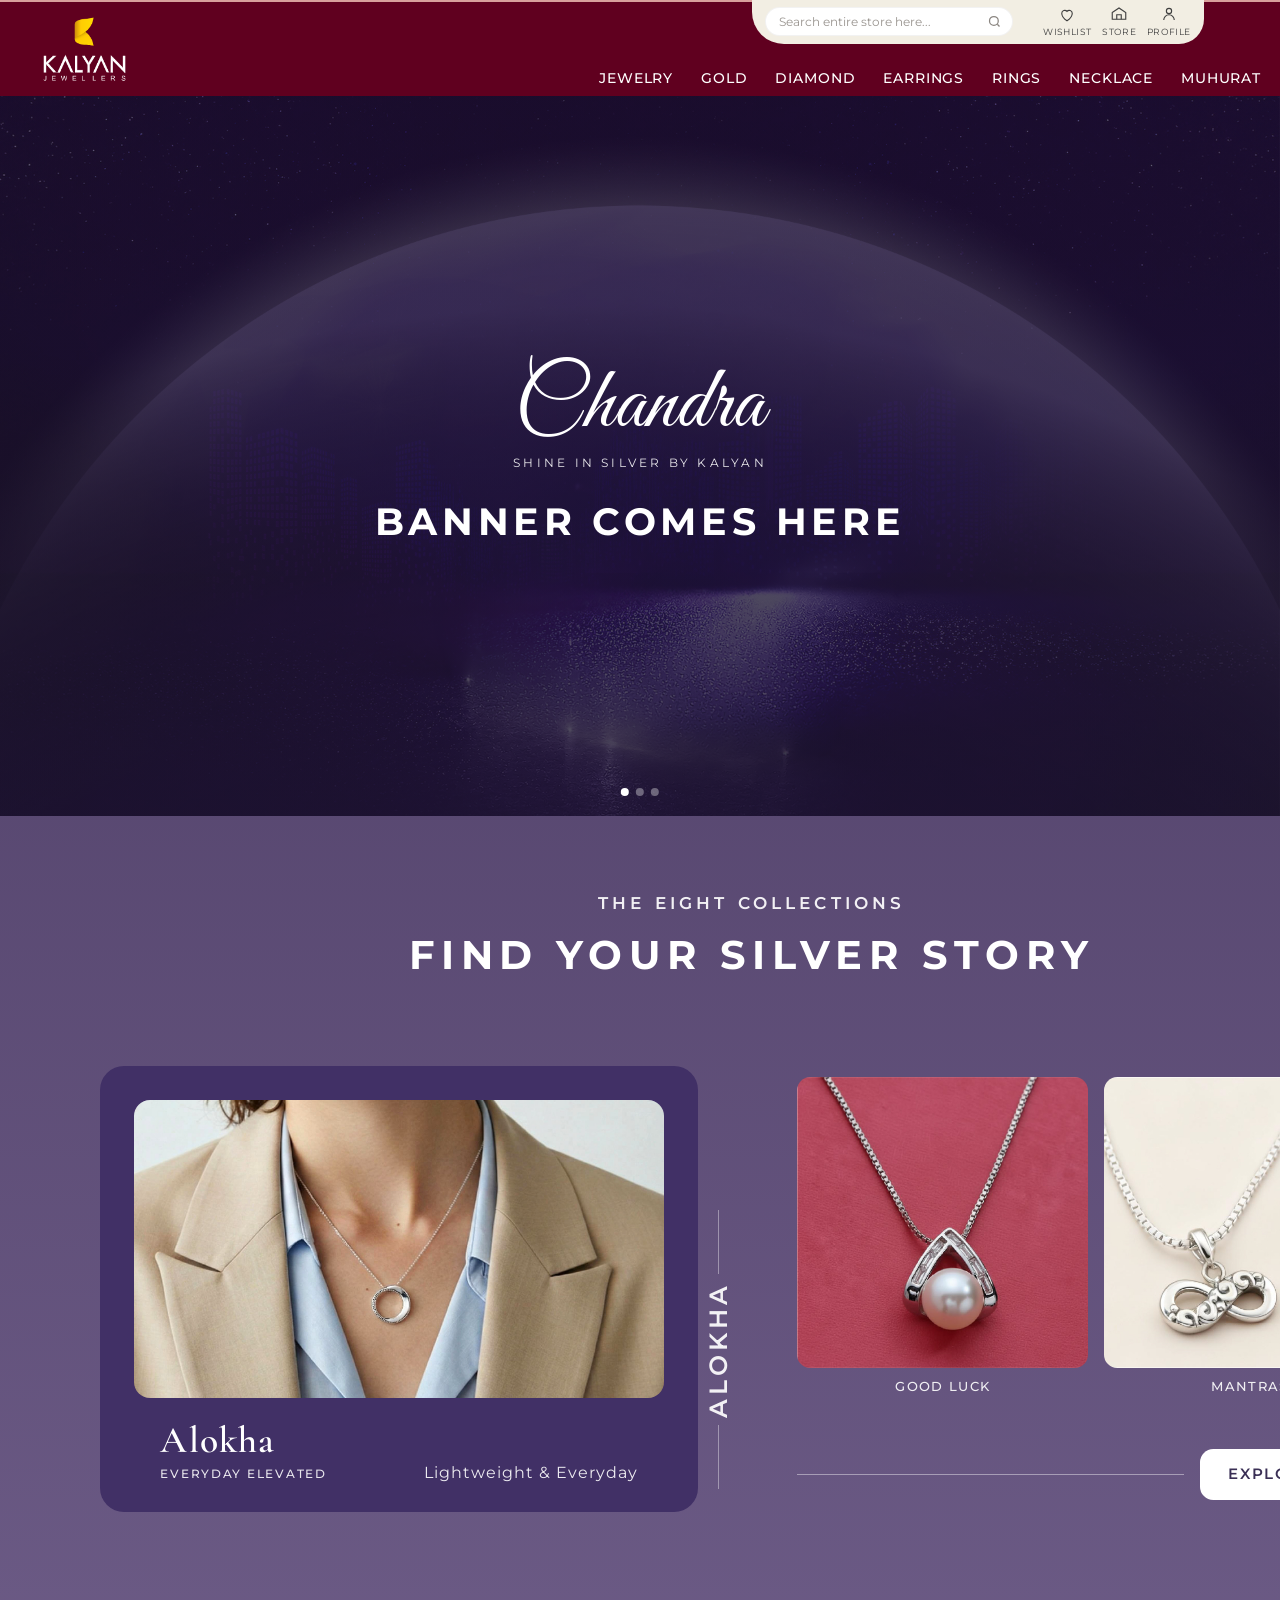
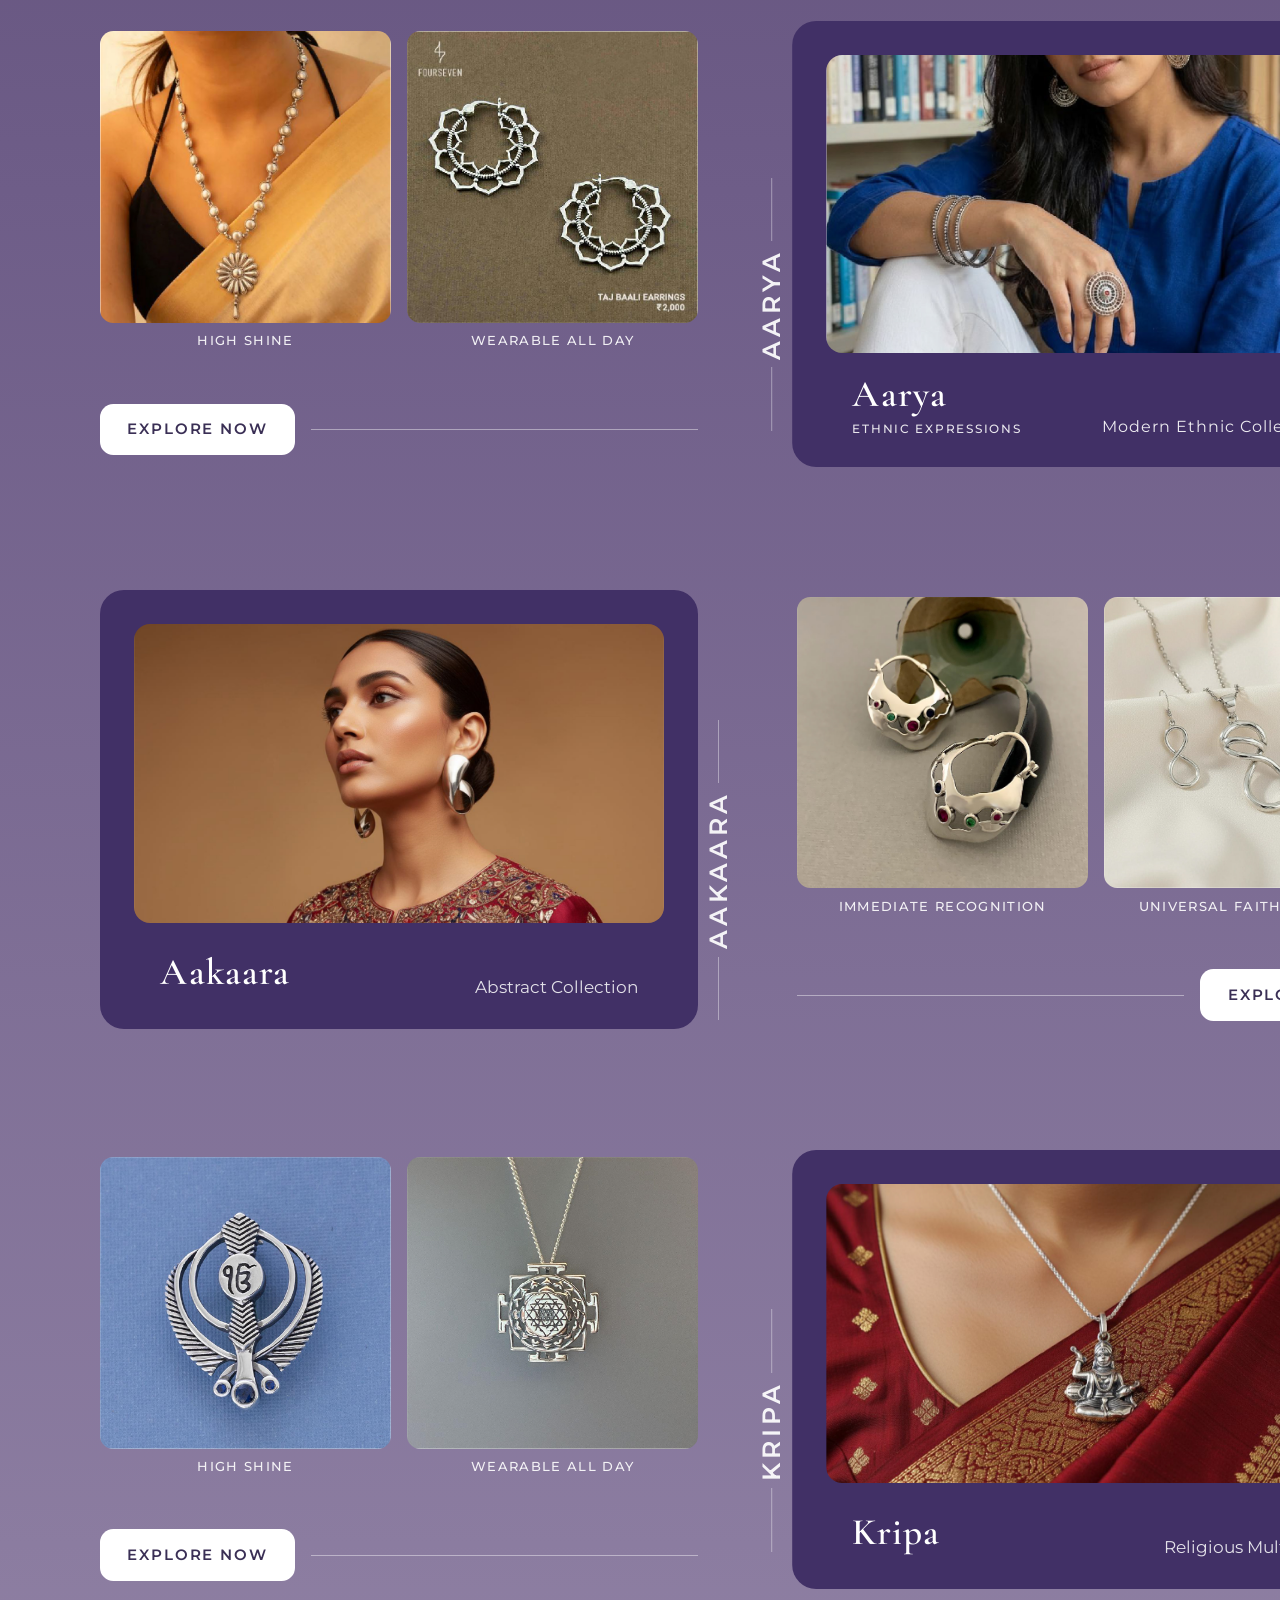
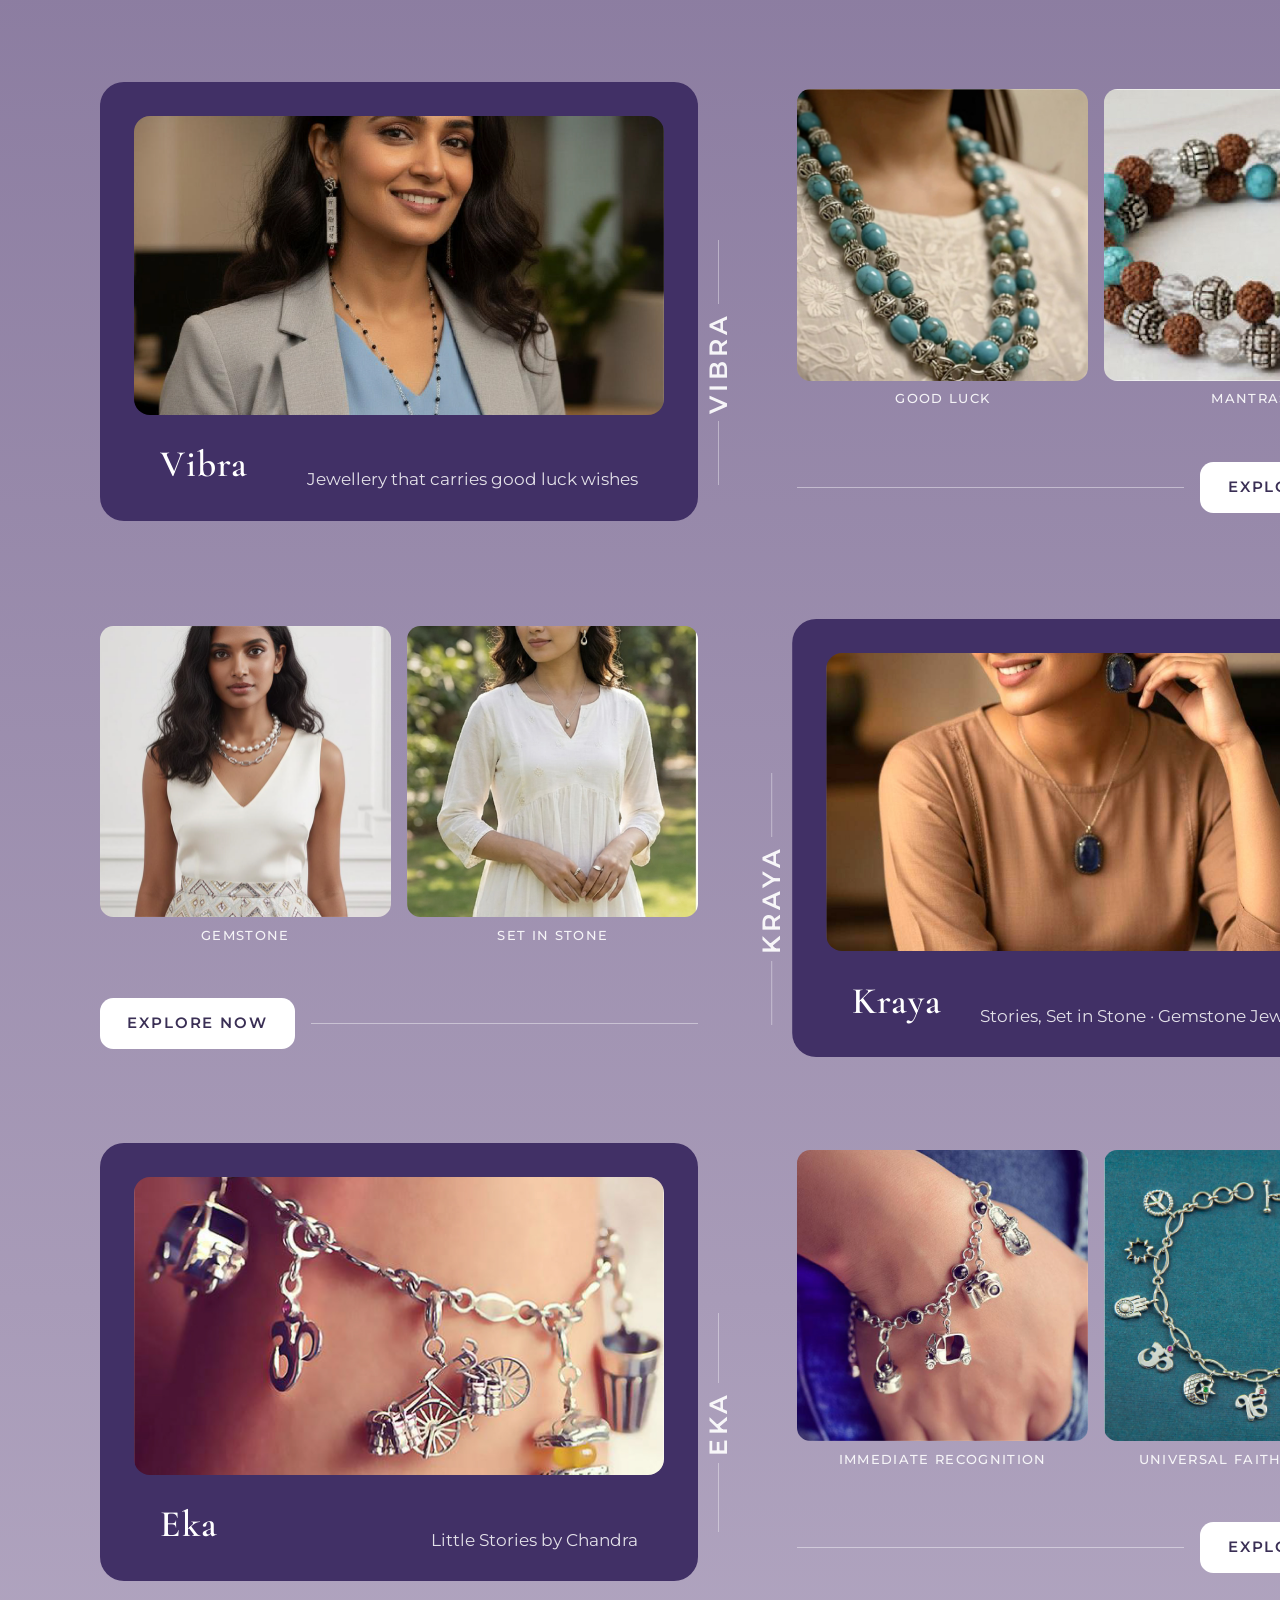
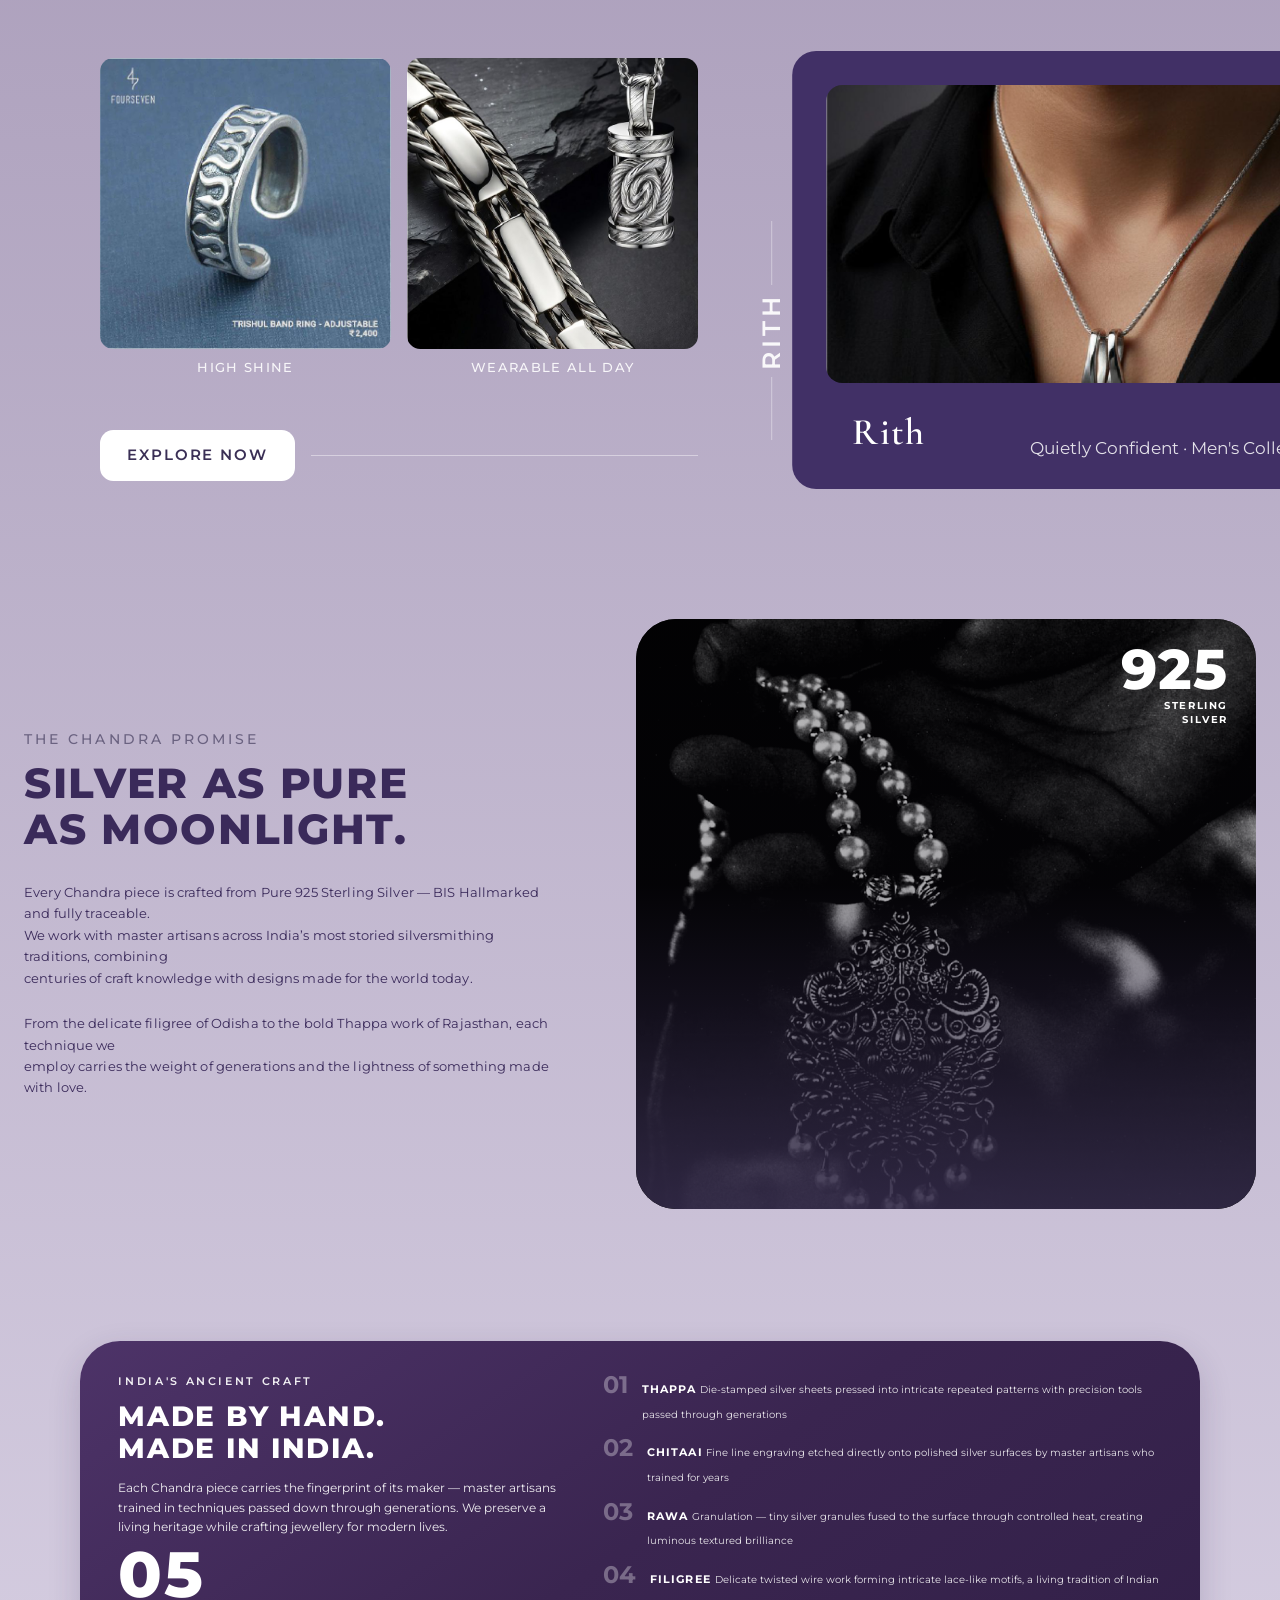
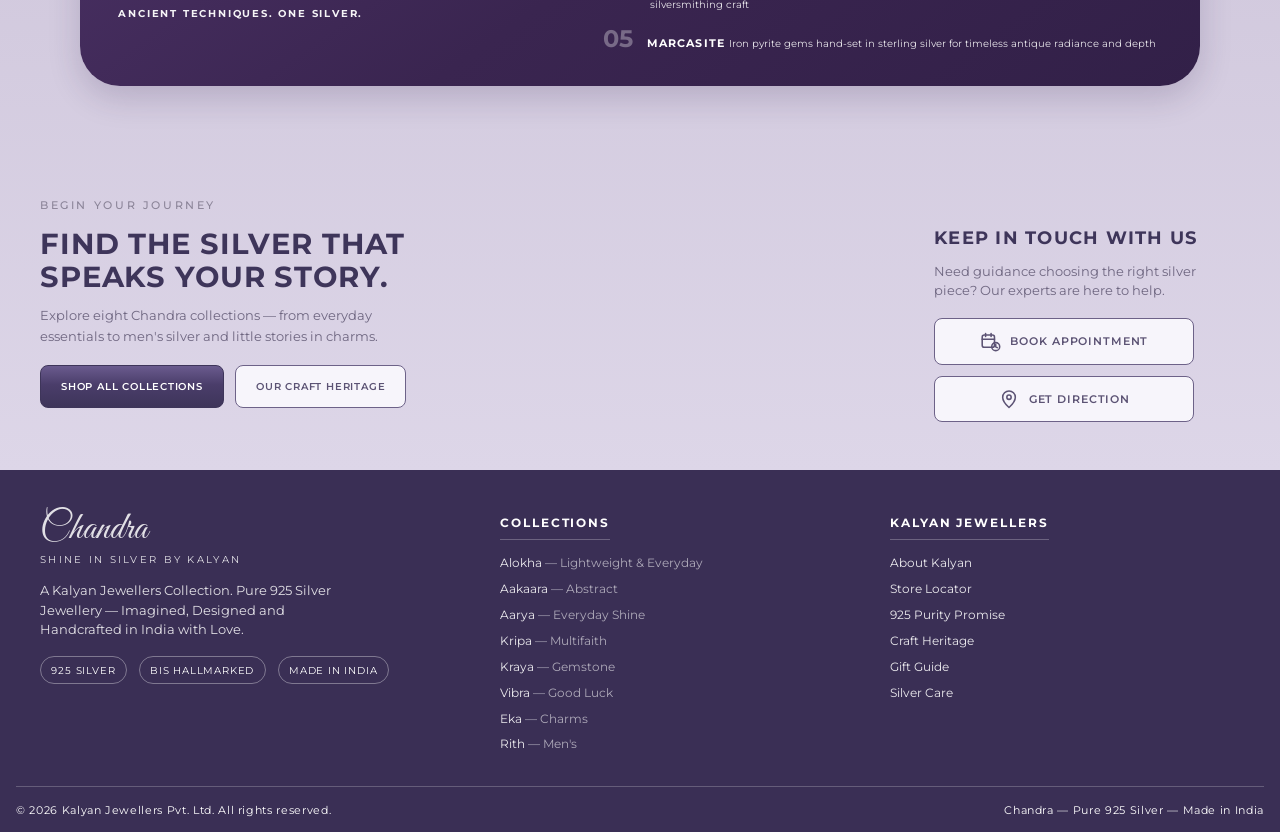
==== commit b599dcec: "image-replace" ====
--- a/index.html
+++ b/index.html
@@ -679,35 +679,34 @@
     </svg>
   </button>
 
-  <footer class="home-footer d-only">
-    <div class="home-footer-grid">
-      <div class="home-footer-brand">
-        <img class="home-footer-logo" src="assets/icon/chandra-footer-logo.png" width="230" height="137" alt="Chandra — Shine in Silver by Kalyan" />
-        <p class="home-footer-lead">A Kalyan Jewellers Collection.</p>
-        <p class="home-footer-desc"><span class="home-footer-desc-d">Pure 925 Silver Jewellery — Imagined, Designed and Handcrafted<br />in India with Love.</span><span class="home-footer-desc-m">Pure 925 Silver Jewellery Imagined, Designed and<br />Handcrafted in India with Love.</span></p>
-        <div class="home-footer-badges">
-          <span>925<br />Silver</span>
-          <span>BIS<br />Hallmarked</span>
-          <span>Made<br />in India</span>
-        </div>
-      </div>
-      <div class="home-footer-col">
+  <footer class="site-footer d-only">
+    <div class="container footer-grid">
+      <div class="footer-brand">
+        <p class="script">Chandra</p>
+        <p class="tag">Shine in Silver by Kalyan</p>
+        <p>A Kalyan Jewellers Collection. Pure 925 Silver Jewellery — Imagined, Designed and Handcrafted in India with Love.</p>
+        <div class="badges">
+          <span>925 Silver</span>
+          <span>BIS Hallmarked</span>
+          <span>Made in India</span>
+        </div>
+      </div>
+      <div class="footer-col">
         <h4>Collections</h4>
-        <ul class="home-footer-list">
-          <li>Alokha <span>- Lightweight &amp; Everyday</span></li>
-          <li>Aakaara <span>- Abstract Collection</span></li>
-          <li>Aarya <span>- Modern Ethnic Collection</span></li>
-          <li>Kripa <span>- Religious Multifaith</span></li>
-          <li>Kraya <span>- Gemstone Jewellery</span></li>
-          <li>Vibra <span>- Jewellery that carries good luck wishes</span></li>
-          <li>Eka <span>- Charms Collection</span></li>
-          <li>Rith <span>- Men's Collection</span></li>
+        <ul>
+          <li>Alokha <span>— Lightweight &amp; Everyday</span></li>
+          <li>Aakaara <span>— Abstract</span></li>
+          <li>Aarya <span>— Everyday Shine</span></li>
+          <li>Kripa <span>— Multifaith</span></li>
+          <li>Kraya <span>— Gemstone</span></li>
+          <li>Vibra <span>— Good Luck</span></li>
+          <li>Eka <span>— Charms</span></li>
+          <li>Rith <span>— Men's</span></li>
         </ul>
-        <p class="home-footer-flow">ALOKHA - Lightweight &amp; Everyday | AAKAARA - Abstract Collection<br />AARYA - Modern Ethnic Collection | KRIPA - Religious Multifaith<br />VIBRA - Jewellery that carries good luck wishes |<br />KRAYA - Gemstone Jewellery | EKA - Charms Collection<br />RITH - Men's Collection</p>
-      </div>
-      <div class="home-footer-col">
+      </div>
+      <div class="footer-col">
         <h4>Kalyan Jewellers</h4>
-        <ul class="home-footer-list">
+        <ul>
           <li><a href="#">About Kalyan</a></li>
           <li><a href="#">Store Locator</a></li>
           <li><a href="#">925 Purity Promise</a></li>
@@ -715,12 +714,11 @@
           <li><a href="#">Gift Guide</a></li>
           <li><a href="#">Silver Care</a></li>
         </ul>
-        <p class="home-footer-flow home-footer-flow-links"><a href="#">ABOUT KALYAN</a> | <a href="#">STORE LOCATOR</a> | <a href="#">925 PURITY PROMISE</a><br /><a href="#">CRAFT HERITAGE</a> | <a href="#">GIFT GUIDE</a> | <a href="#">SILVER CARE</a></p>
       </div>
     </div>
-    <div class="home-footer-bottom">
-      <span>© 2024 Kalyan Jewellers Pvt. Ltd. All rights reserved.</span>
-      <span>Chandra · Pure 925 Silver · Made in India</span>
+    <div class="footer-bottom">
+      <span>© 2026 Kalyan Jewellers Pvt. Ltd. All rights reserved.</span>
+      <span>Chandra — Pure 925 Silver — Made in India</span>
     </div>
   </footer>
 
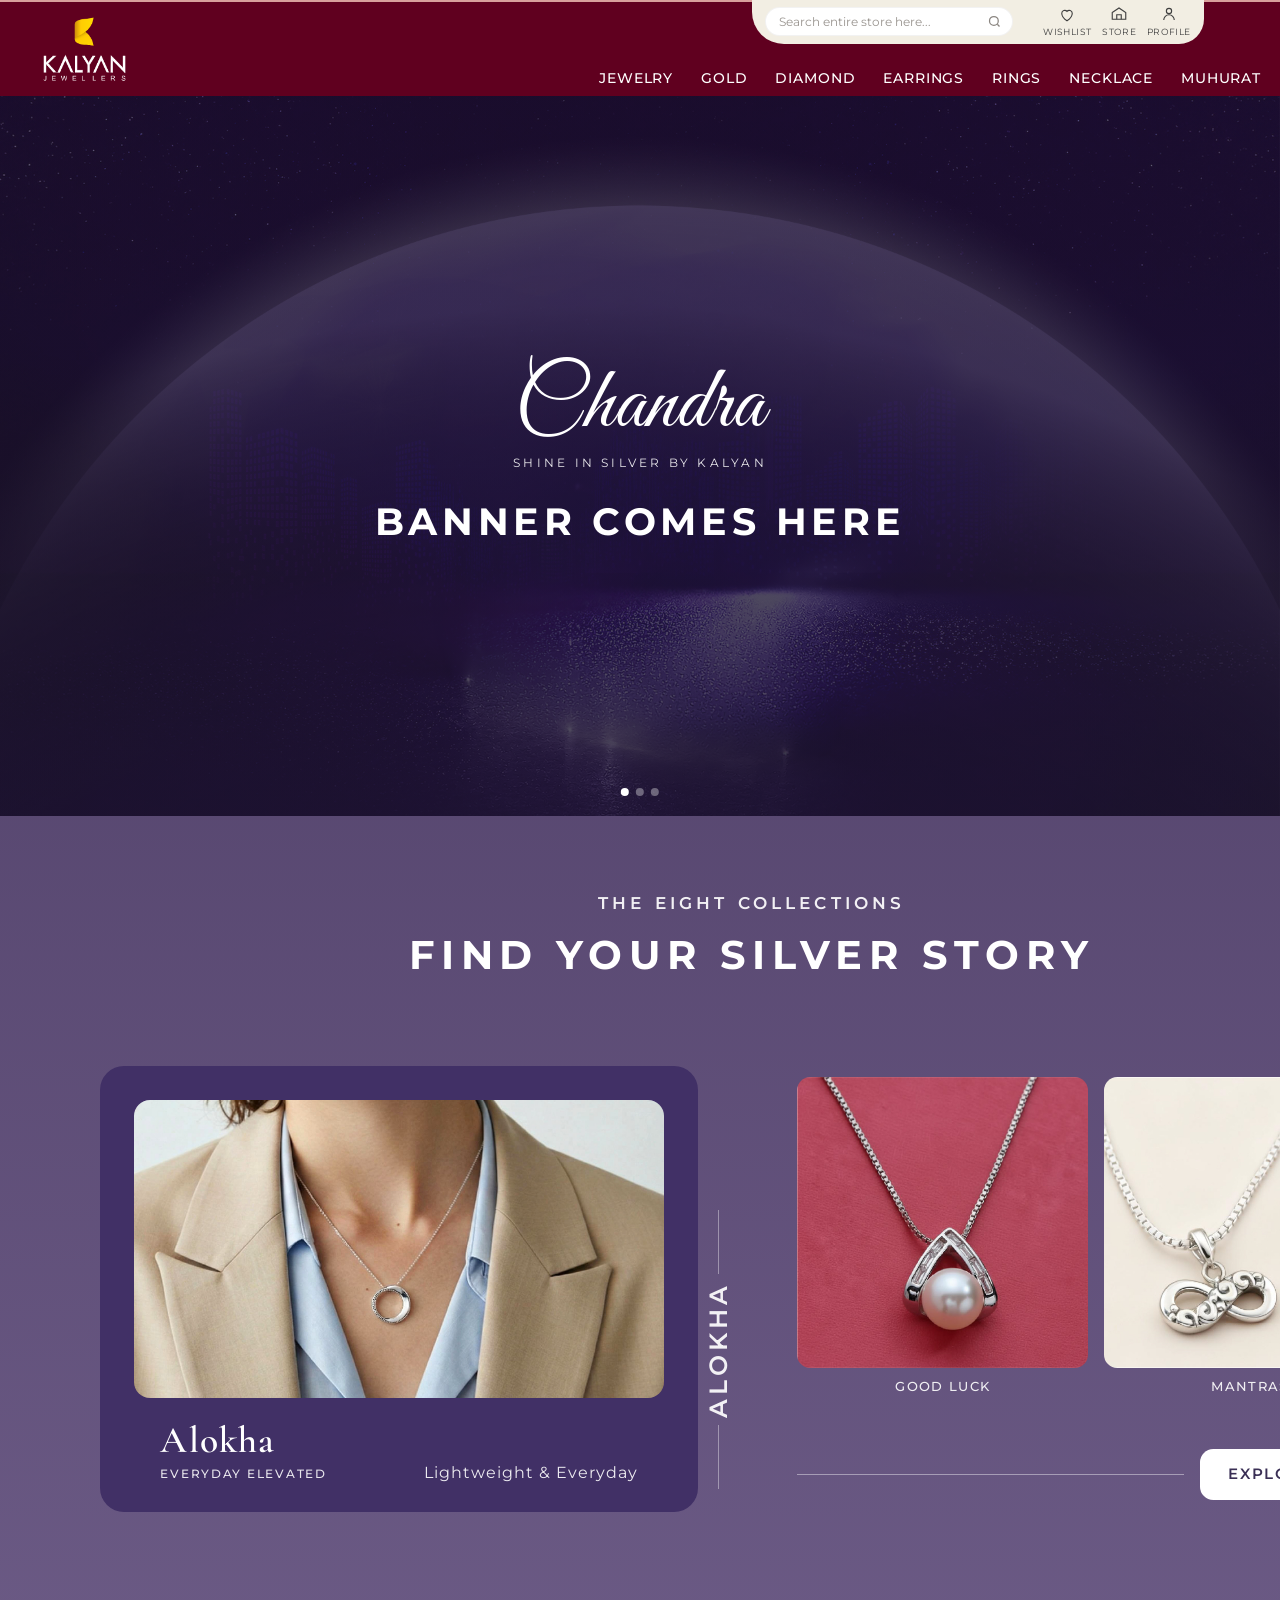
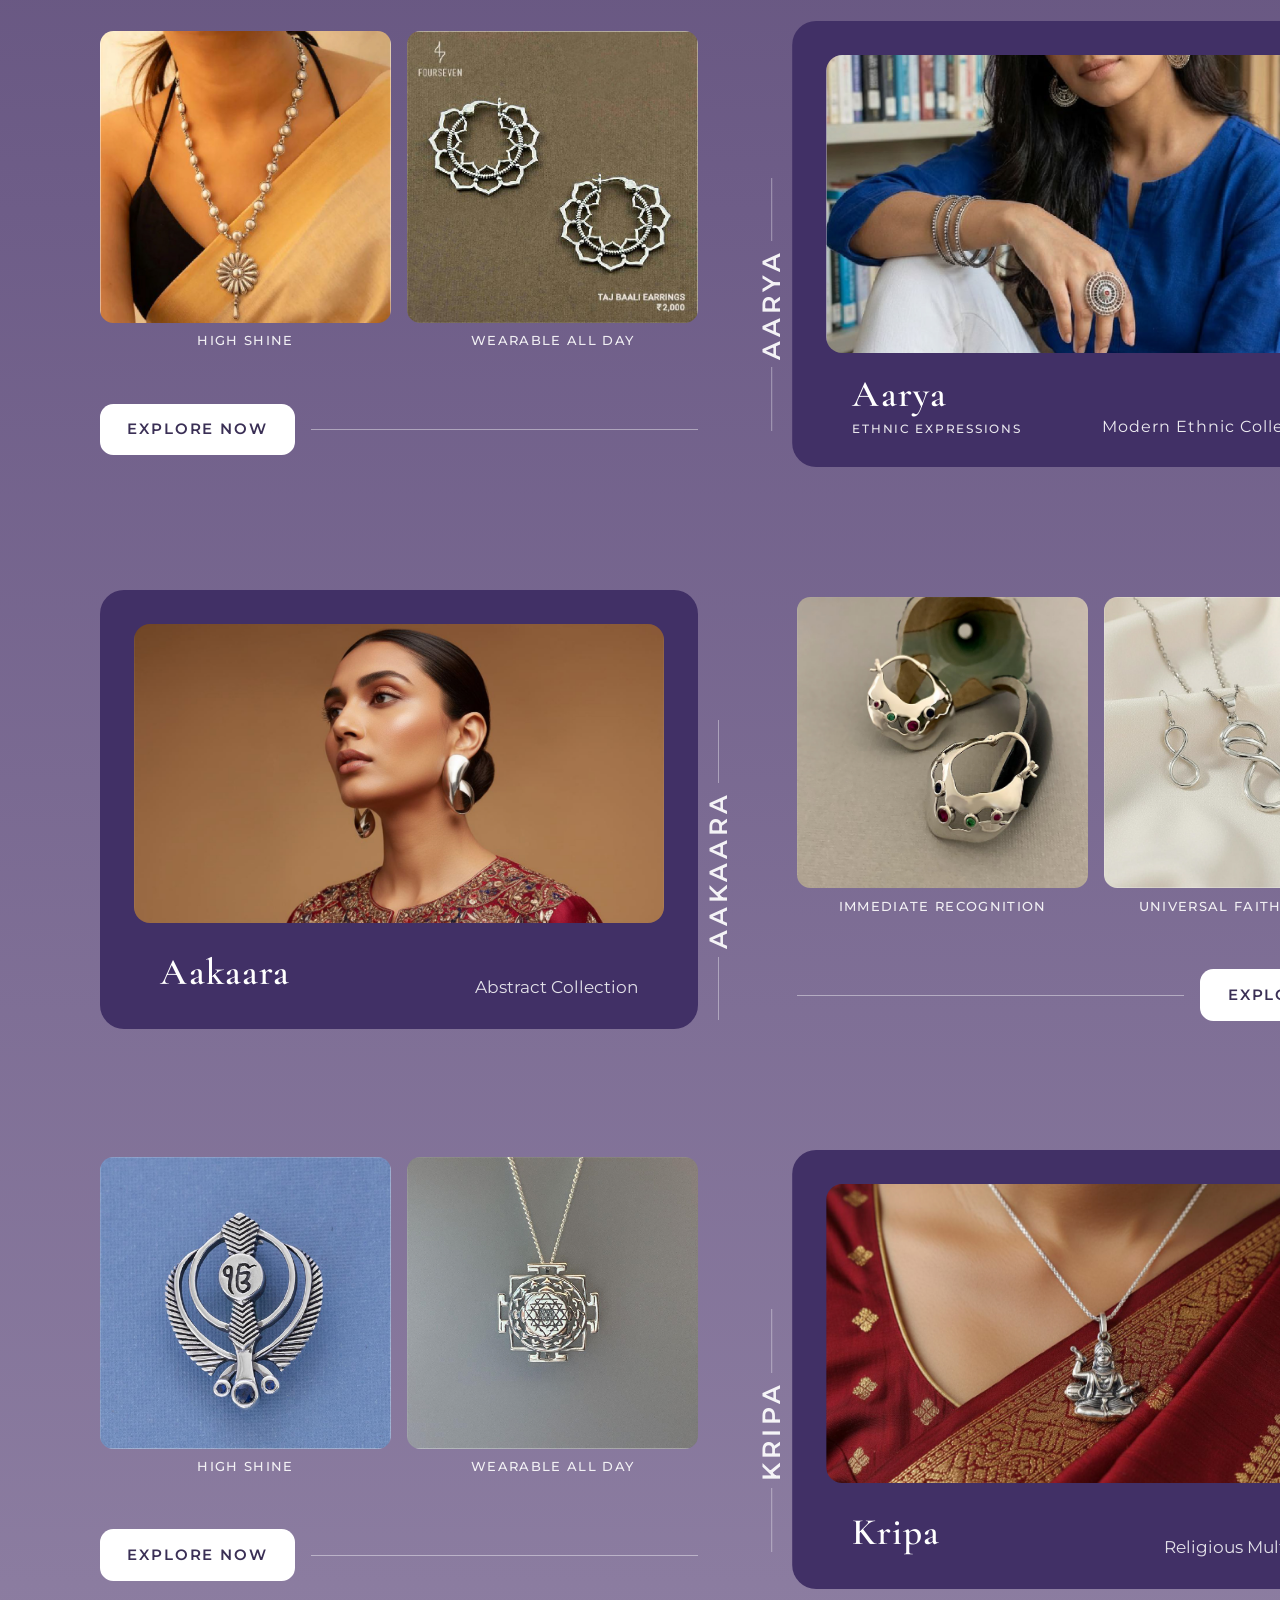
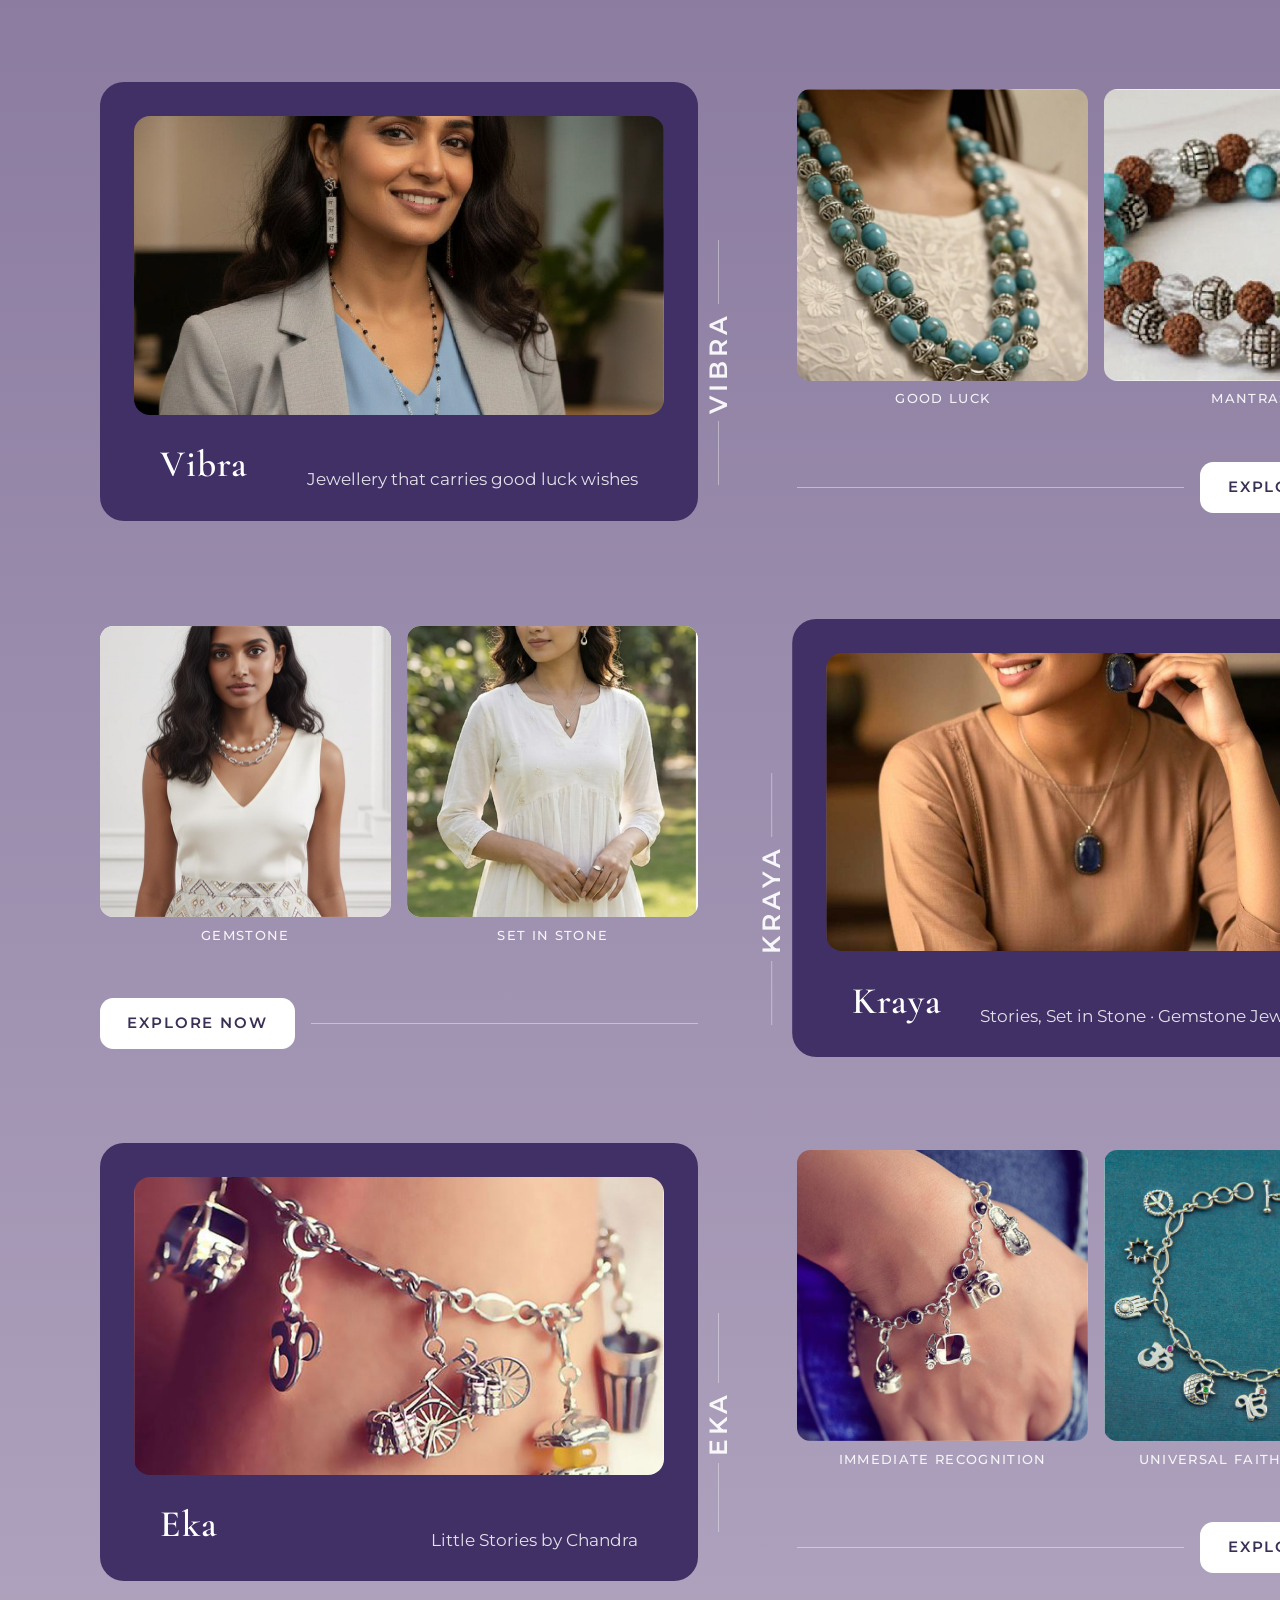
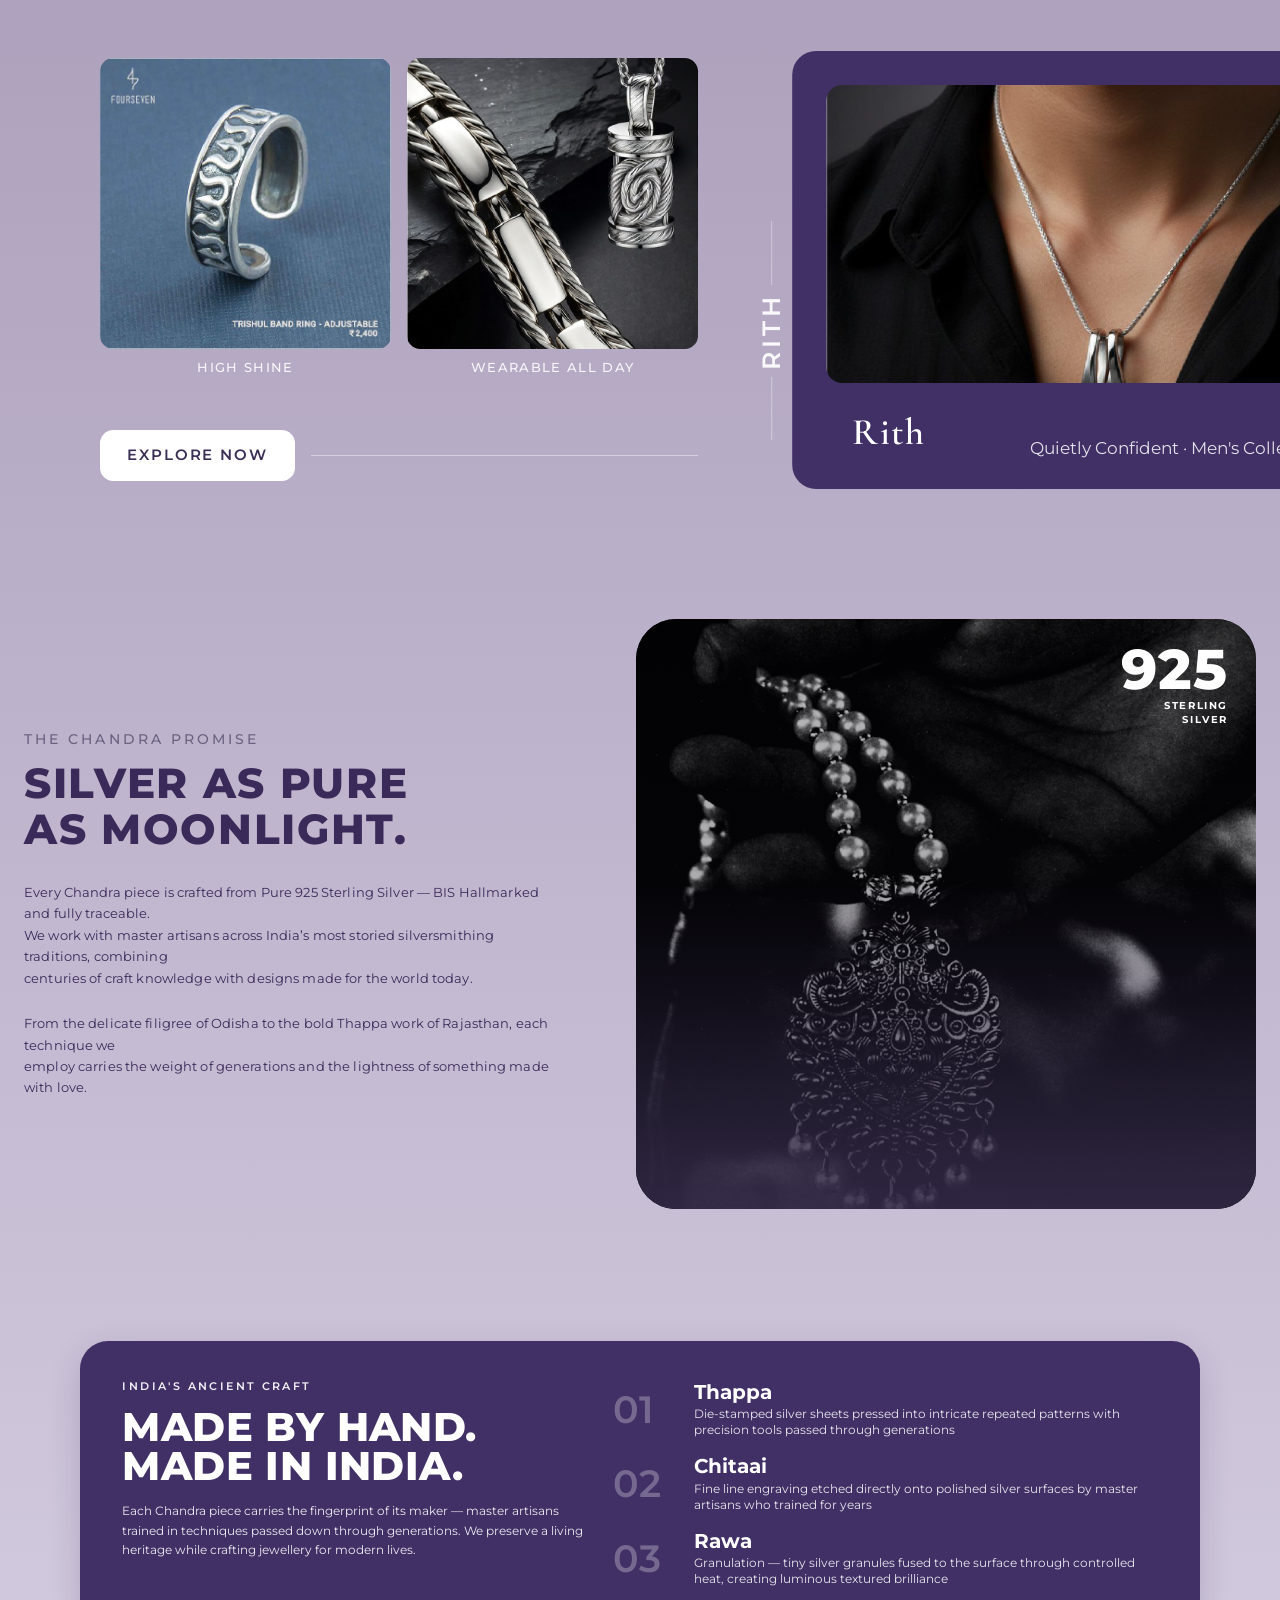
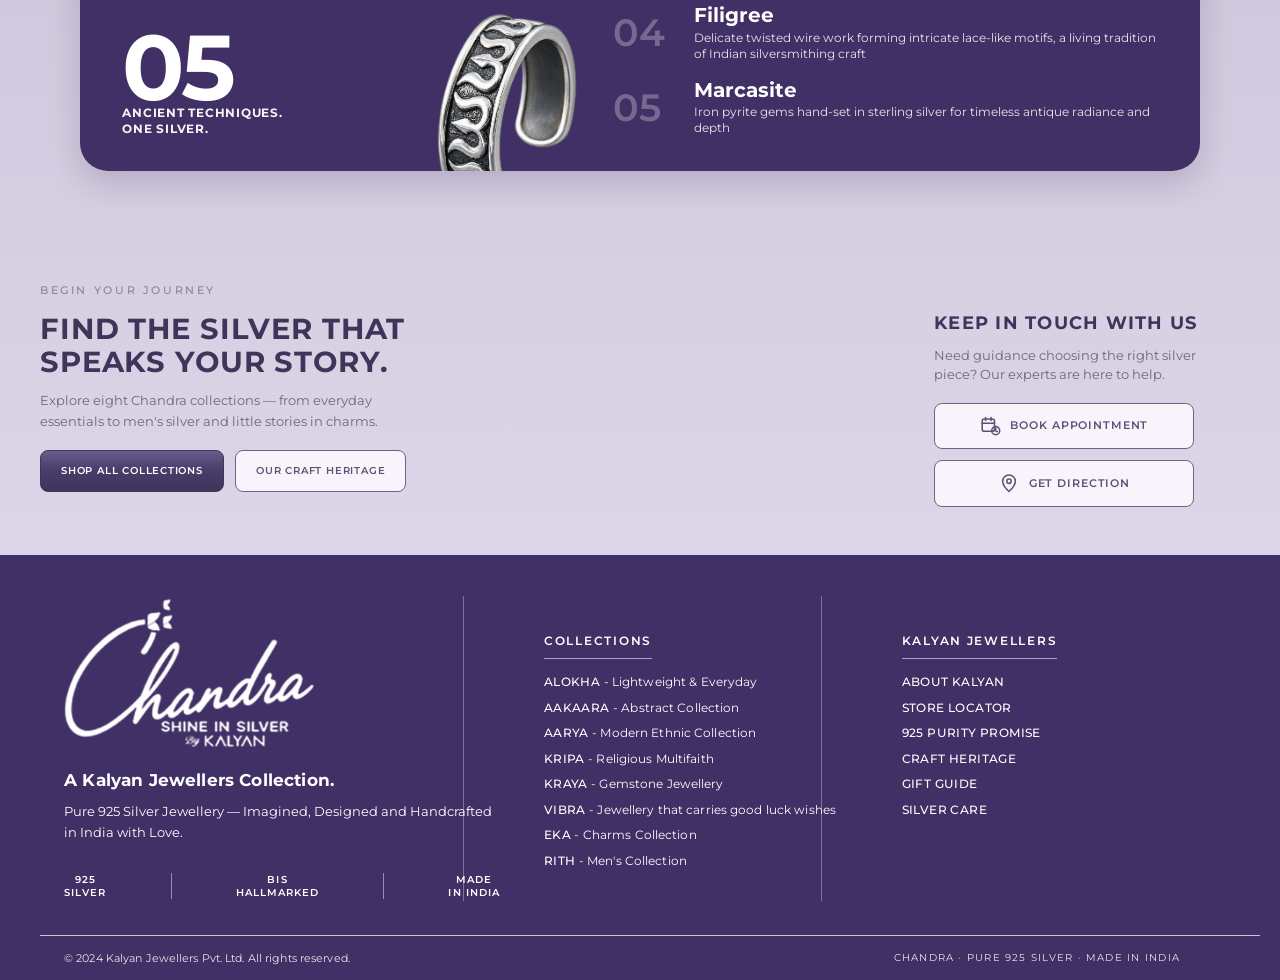
==== commit cbea8473: "bug-fix" ====
--- a/index.html
+++ b/index.html
@@ -613,13 +613,14 @@
     <section class="section section-craft d-only" id="craft">
       <div class="container">
         <div class="craft-banner">
+          <img class="craft-ring" src="assets/hero/craft-ring.png" alt="" width="1254" height="1254" />
           <div class="craft-intro">
             <p class="craft-eyebrow">India's Ancient Craft</p>
             <h2 class="craft-title">Made by Hand.<br />Made in India.</h2>
             <p class="craft-lead">Each Chandra piece carries the fingerprint of its maker — master artisans trained in techniques passed down through generations. We preserve a living heritage while crafting jewellery for modern lives.</p>
             <div class="craft-feature">
               <span class="craft-feature-num" aria-hidden="true">05</span>
-              <span class="craft-feature-label">Ancient Techniques. One Silver.</span>
+              <span class="craft-feature-label">Ancient Techniques.<br />One Silver.</span>
             </div>
           </div>
           <ul class="technique-list">
@@ -679,34 +680,35 @@
     </svg>
   </button>
 
-  <footer class="site-footer d-only">
-    <div class="container footer-grid">
-      <div class="footer-brand">
-        <p class="script">Chandra</p>
-        <p class="tag">Shine in Silver by Kalyan</p>
-        <p>A Kalyan Jewellers Collection. Pure 925 Silver Jewellery — Imagined, Designed and Handcrafted in India with Love.</p>
-        <div class="badges">
-          <span>925 Silver</span>
-          <span>BIS Hallmarked</span>
-          <span>Made in India</span>
-        </div>
-      </div>
-      <div class="footer-col">
+  <footer class="home-footer d-only">
+    <div class="home-footer-grid">
+      <div class="home-footer-brand">
+        <img class="home-footer-logo" src="assets/icon/chandra-footer-logo.png" width="230" height="137" alt="Chandra — Shine in Silver by Kalyan" />
+        <p class="home-footer-lead">A Kalyan Jewellers Collection.</p>
+        <p class="home-footer-desc"><span class="home-footer-desc-d">Pure 925 Silver Jewellery — Imagined, Designed and Handcrafted<br />in India with Love.</span><span class="home-footer-desc-m">Pure 925 Silver Jewellery Imagined, Designed and<br />Handcrafted in India with Love.</span></p>
+        <div class="home-footer-badges">
+          <span>925<br />Silver</span>
+          <span>BIS<br />Hallmarked</span>
+          <span>Made<br />in India</span>
+        </div>
+      </div>
+      <div class="home-footer-col">
         <h4>Collections</h4>
-        <ul>
-          <li>Alokha <span>— Lightweight &amp; Everyday</span></li>
-          <li>Aakaara <span>— Abstract</span></li>
-          <li>Aarya <span>— Everyday Shine</span></li>
-          <li>Kripa <span>— Multifaith</span></li>
-          <li>Kraya <span>— Gemstone</span></li>
-          <li>Vibra <span>— Good Luck</span></li>
-          <li>Eka <span>— Charms</span></li>
-          <li>Rith <span>— Men's</span></li>
+        <ul class="home-footer-list">
+          <li>Alokha <span>- Lightweight &amp; Everyday</span></li>
+          <li>Aakaara <span>- Abstract Collection</span></li>
+          <li>Aarya <span>- Modern Ethnic Collection</span></li>
+          <li>Kripa <span>- Religious Multifaith</span></li>
+          <li>Kraya <span>- Gemstone Jewellery</span></li>
+          <li>Vibra <span>- Jewellery that carries good luck wishes</span></li>
+          <li>Eka <span>- Charms Collection</span></li>
+          <li>Rith <span>- Men's Collection</span></li>
         </ul>
-      </div>
-      <div class="footer-col">
+        <p class="home-footer-flow">ALOKHA - Lightweight &amp; Everyday | AAKAARA - Abstract Collection<br />AARYA - Modern Ethnic Collection | KRIPA - Religious Multifaith<br />VIBRA - Jewellery that carries good luck wishes |<br />KRAYA - Gemstone Jewellery | EKA - Charms Collection<br />RITH - Men's Collection</p>
+      </div>
+      <div class="home-footer-col">
         <h4>Kalyan Jewellers</h4>
-        <ul>
+        <ul class="home-footer-list">
           <li><a href="#">About Kalyan</a></li>
           <li><a href="#">Store Locator</a></li>
           <li><a href="#">925 Purity Promise</a></li>
@@ -714,11 +716,12 @@
           <li><a href="#">Gift Guide</a></li>
           <li><a href="#">Silver Care</a></li>
         </ul>
+        <p class="home-footer-flow home-footer-flow-links"><a href="#">ABOUT KALYAN</a> | <a href="#">STORE LOCATOR</a> | <a href="#">925 PURITY PROMISE</a><br /><a href="#">CRAFT HERITAGE</a> | <a href="#">GIFT GUIDE</a> | <a href="#">SILVER CARE</a></p>
       </div>
     </div>
-    <div class="footer-bottom">
-      <span>© 2026 Kalyan Jewellers Pvt. Ltd. All rights reserved.</span>
-      <span>Chandra — Pure 925 Silver — Made in India</span>
+    <div class="home-footer-bottom">
+      <span>© 2024 Kalyan Jewellers Pvt. Ltd. All rights reserved.</span>
+      <span>Chandra · Pure 925 Silver · Made in India</span>
     </div>
   </footer>
 
--- a/css/styles.css
+++ b/css/styles.css
@@ -859,6 +859,7 @@
 }
 
 .craft-banner {
+  position: relative;
   border-radius: 28px;
   background: linear-gradient(145deg, #4d3368 0%, #3a2550 52%, #322048 100%);
   padding: 1.75rem 1.35rem 2rem;
@@ -867,6 +868,17 @@
   color: var(--white);
   overflow: hidden;
   box-shadow: var(--shadow);
+}
+
+.craft-ring {
+  position: absolute;
+  z-index: 2;
+  left: 26%;
+  bottom: -30%;
+  width: min(250px, 24%);
+  height: auto;
+  pointer-events: none;
+  user-select: none;
 }
 
 .craft-intro {
@@ -1373,7 +1385,8 @@
 
 .page-plp .keep-banner .links svg,
 .page-plp .keep-banner .keep-icon,
-.page-pdp .keep-banner .links svg {
+.page-pdp .keep-banner .links svg,
+.page-pdp .keep-banner .keep-icon {
   width: 34px;
   height: 34px;
   flex-shrink: 0;
@@ -2065,9 +2078,11 @@
 }
 
 .pdp-ctas .secondary .btn svg,
-.trust-row svg {
-  width: 14px;
-  height: 14px;
+.pdp-ctas .secondary .btn img,
+.trust-row svg,
+.trust-row img {
+  width: 18px;
+  height: 18px;
   flex-shrink: 0;
 }
 
@@ -2272,7 +2287,8 @@
   font-weight: 500;
 }
 
-.details-help-actions svg {
+.details-help-actions svg,
+.details-help-actions img {
   width: 16px;
   height: 16px;
 }
@@ -2939,17 +2955,26 @@
   }
 
   .craft-banner {
-    width: min(1080px, 100%);
-    max-width: 1080px;
+    width: min(1120px, 100%);
+    max-width: 1120px;
     aspect-ratio: auto;
     height: auto;
     margin-inline: auto;
-    grid-template-columns: minmax(0, 0.9fr) minmax(0, 1.1fr);
-    gap: clamp(1.25rem, 2.2vw, 2.25rem);
-    align-items: start;
-    padding: clamp(1.75rem, 2.5vw, 2.5rem) clamp(2rem, 3vw, 2.75rem);
-    border-radius: 40px;
+    grid-template-columns: minmax(0, 0.92fr) minmax(0, 1.08fr);
+    gap: 1.25rem 1.5rem;
+    align-items: stretch;
+    padding: 2.35rem 2.5rem 2.15rem 2.65rem;
+    border-radius: 28px;
+    background: #413066;
     box-sizing: border-box;
+    min-height: 430px;
+  }
+
+  .craft-ring {
+    left: 25.5%;
+    bottom: -86px;
+    width: 276px;
+    z-index: 3;
   }
 
   .craft-intro {
@@ -2960,42 +2985,89 @@
     min-height: 0;
     height: 100%;
     padding-bottom: 0;
+    z-index: 2;
+  }
+
+  .craft-eyebrow {
+    font-size: 0.68rem;
+    letter-spacing: 0.22em;
+    margin-bottom: 0.85rem;
   }
 
   .craft-title {
-    font-size: clamp(1.5rem, 2.2vw, 1.875rem);
-    margin-bottom: 0.875rem;
+    font-size: clamp(2.15rem, 3.1vw, 2.7rem);
+    font-weight: 800;
+    letter-spacing: 0.01em;
+    line-height: 0.98;
+    margin-bottom: 0.95rem;
   }
 
   .craft-lead {
-    font-size: 0.75rem;
+    font-size: 0.78rem;
     max-width: none;
-    line-height: 1.6;
+    line-height: 1.55;
+    opacity: 0.9;
   }
 
   .craft-feature {
-    margin-top: 0;
-    padding-top: 0.65rem;
+    margin-top: auto;
+    padding-top: 1.35rem;
+    z-index: 4;
+    gap: 0.05rem;
+  }
+
+  .craft-feature-num {
+    font-size: clamp(5.4rem, 7.2vw, 6.6rem);
+    font-weight: 700;
+    letter-spacing: -0.04em;
+    line-height: 0.8;
+  }
+
+  .craft-feature-label {
+    font-size: 0.78rem;
+    font-weight: 700;
+    letter-spacing: 0.06em;
+    line-height: 1.25;
+  }
+
+  .technique-list {
+    gap: 1.05rem;
+    padding-top: 0.15rem;
+    align-content: space-between;
+    position: relative;
     z-index: 2;
   }
 
-  .craft-feature-num {
-    font-size: clamp(3.25rem, 5vw, 4.5rem);
-  }
-
-  .technique-list {
-    gap: clamp(0.5rem, 0.85vw, 0.75rem);
-    padding-top: 0;
-    align-content: start;
+  .technique-list li {
+    grid-template-columns: 4.4rem minmax(0, 1fr);
+    align-items: center;
+    gap: 0.2rem 0.7rem;
   }
 
   .technique-list .num {
-    font-size: 1.5rem;
+    font-size: 2.35rem;
+    font-weight: 600;
+    color: rgba(255, 255, 255, 0.28);
+    line-height: 1;
+  }
+
+  .technique-list strong {
+    display: block;
+    margin: 0 0 0.18rem;
+    font-size: 1.28rem;
+    font-weight: 700;
+    letter-spacing: 0;
+    text-transform: none;
+    line-height: 1.1;
   }
 
   .technique-list p {
-    font-size: 0.625rem;
-    line-height: 1.5;
+    display: block;
+    margin: 0;
+    max-width: none;
+    font-size: 0.72rem;
+    line-height: 1.4;
+    opacity: 0.88;
   }
 
   .cta-split {
@@ -3038,6 +3110,16 @@
     min-height: 240px;
     max-height: 260px;
     object-fit: cover;
+  }
+
+  .page-plp .keep-banner .links .keep-icon,
+  .page-pdp .keep-banner .links .keep-icon {
+    width: 34px;
+    height: 34px;
+    min-height: 0;
+    max-height: none;
+    aspect-ratio: auto;
+    object-fit: contain;
   }
 
   .page-plp .keep-banner .copy,
@@ -4333,7 +4415,8 @@
     text-align: center;
   }
 
-  .pdp-ctas .secondary .btn svg {
+  .pdp-ctas .secondary .btn svg,
+  .pdp-ctas .secondary .btn img {
     width: 16px;
     height: 16px;
   }
@@ -4603,7 +4686,8 @@
     white-space: nowrap;
   }
 
-  .page-pdp .keep-banner .links svg {
+  .page-pdp .keep-banner .links svg,
+  .page-pdp .keep-banner .keep-icon {
     width: 22px;
     height: 22px;
     flex-shrink: 0;
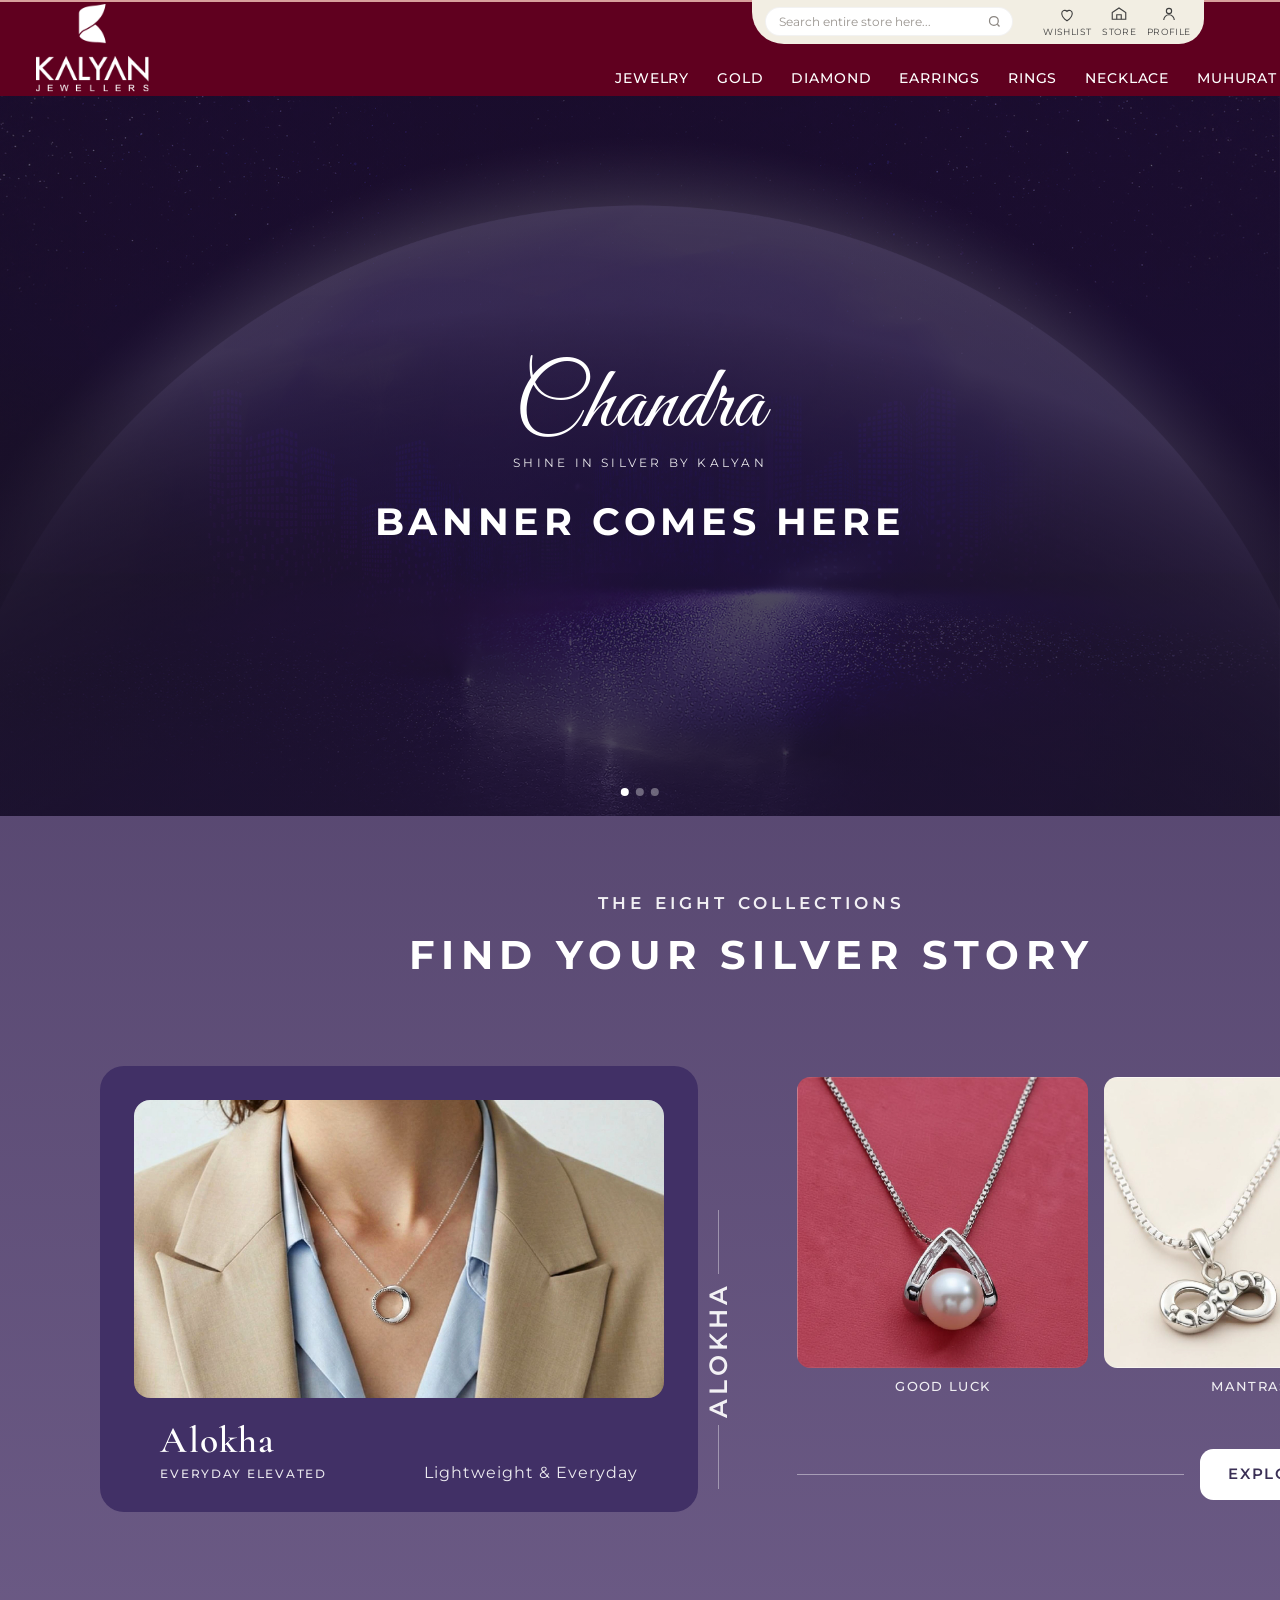
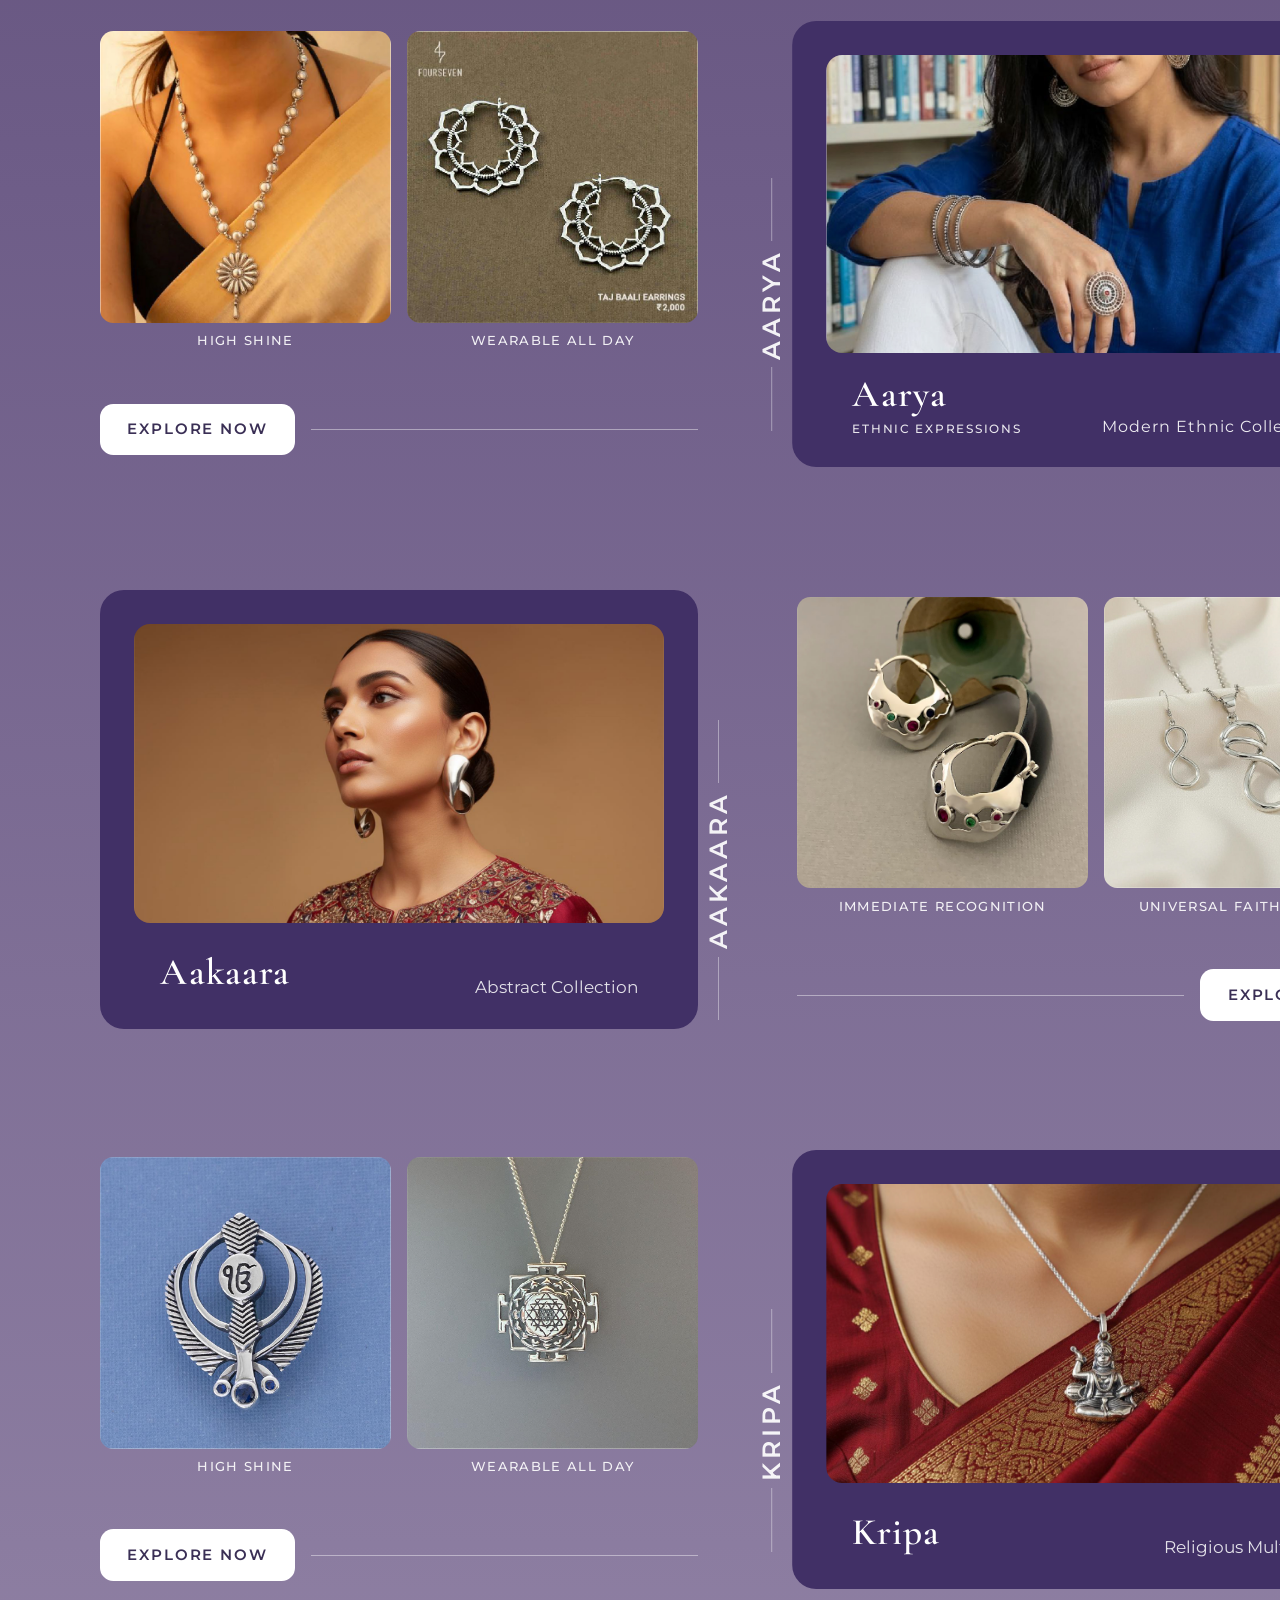
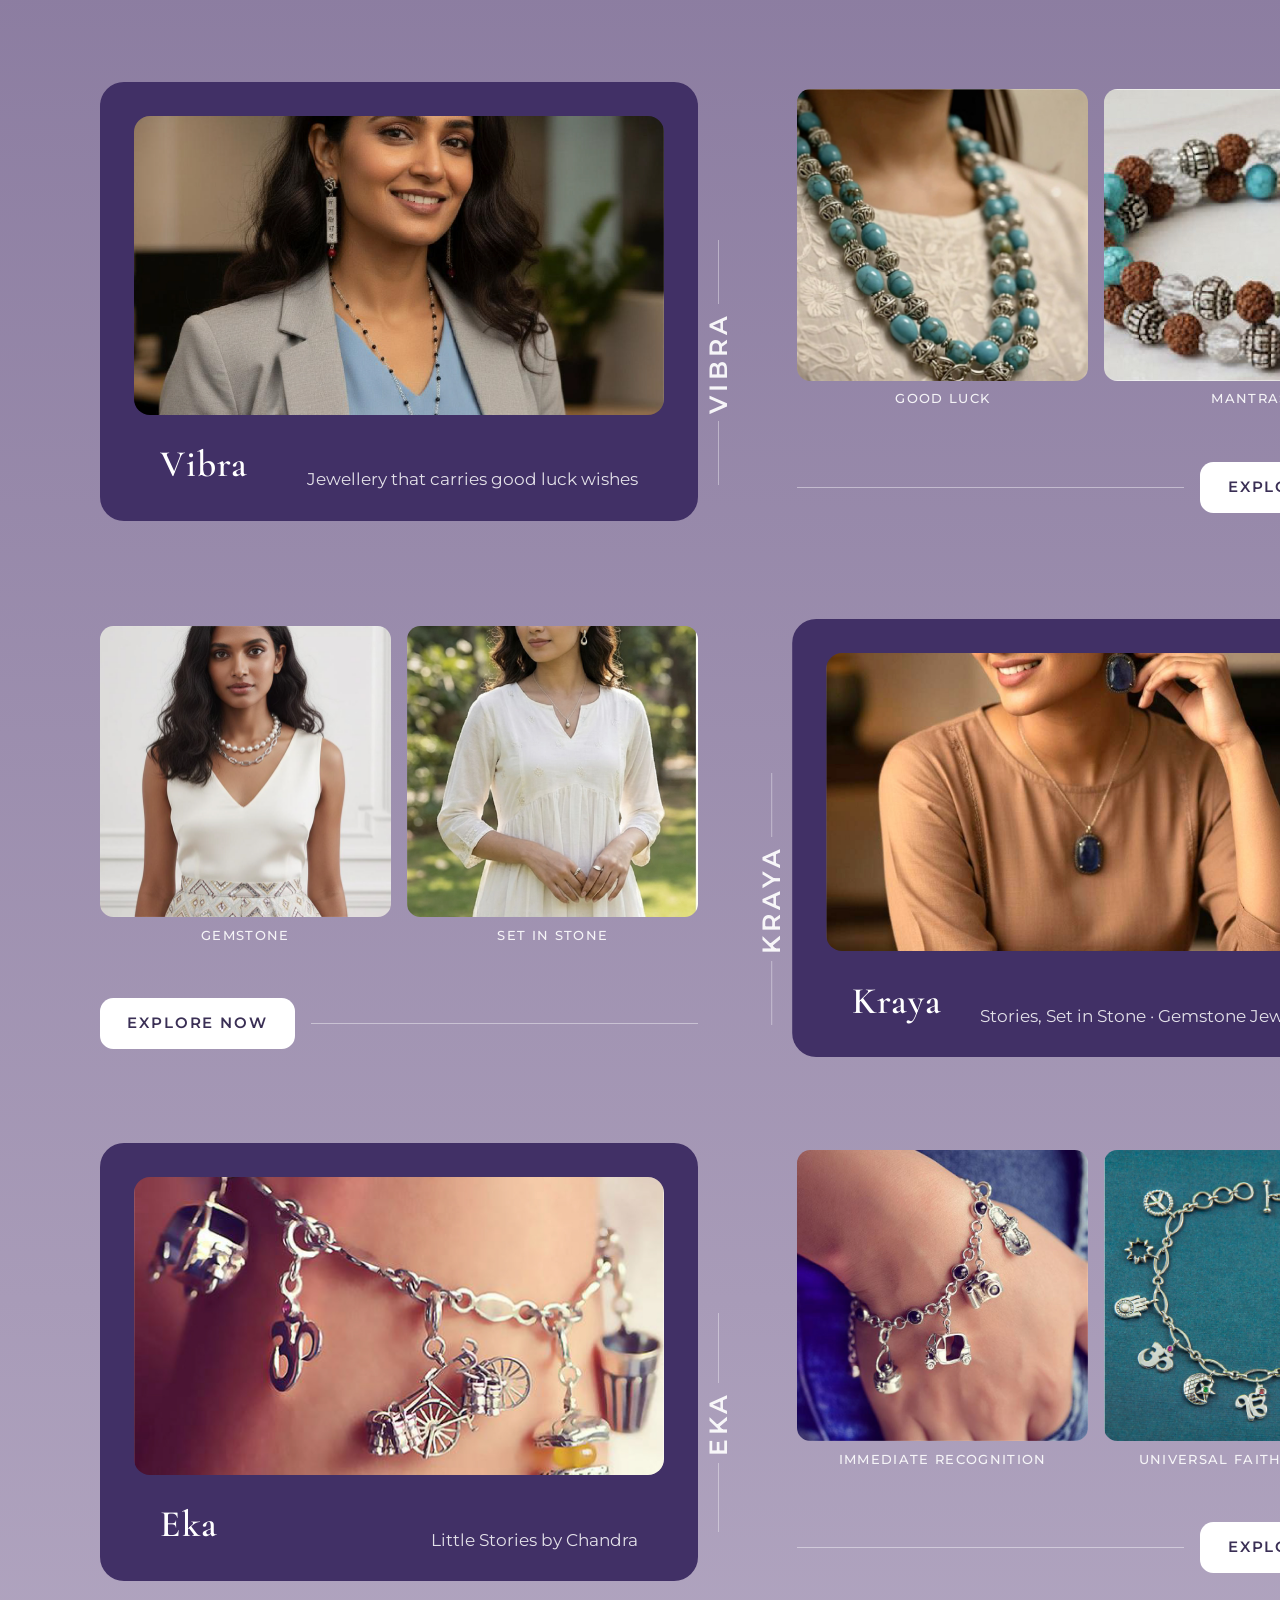
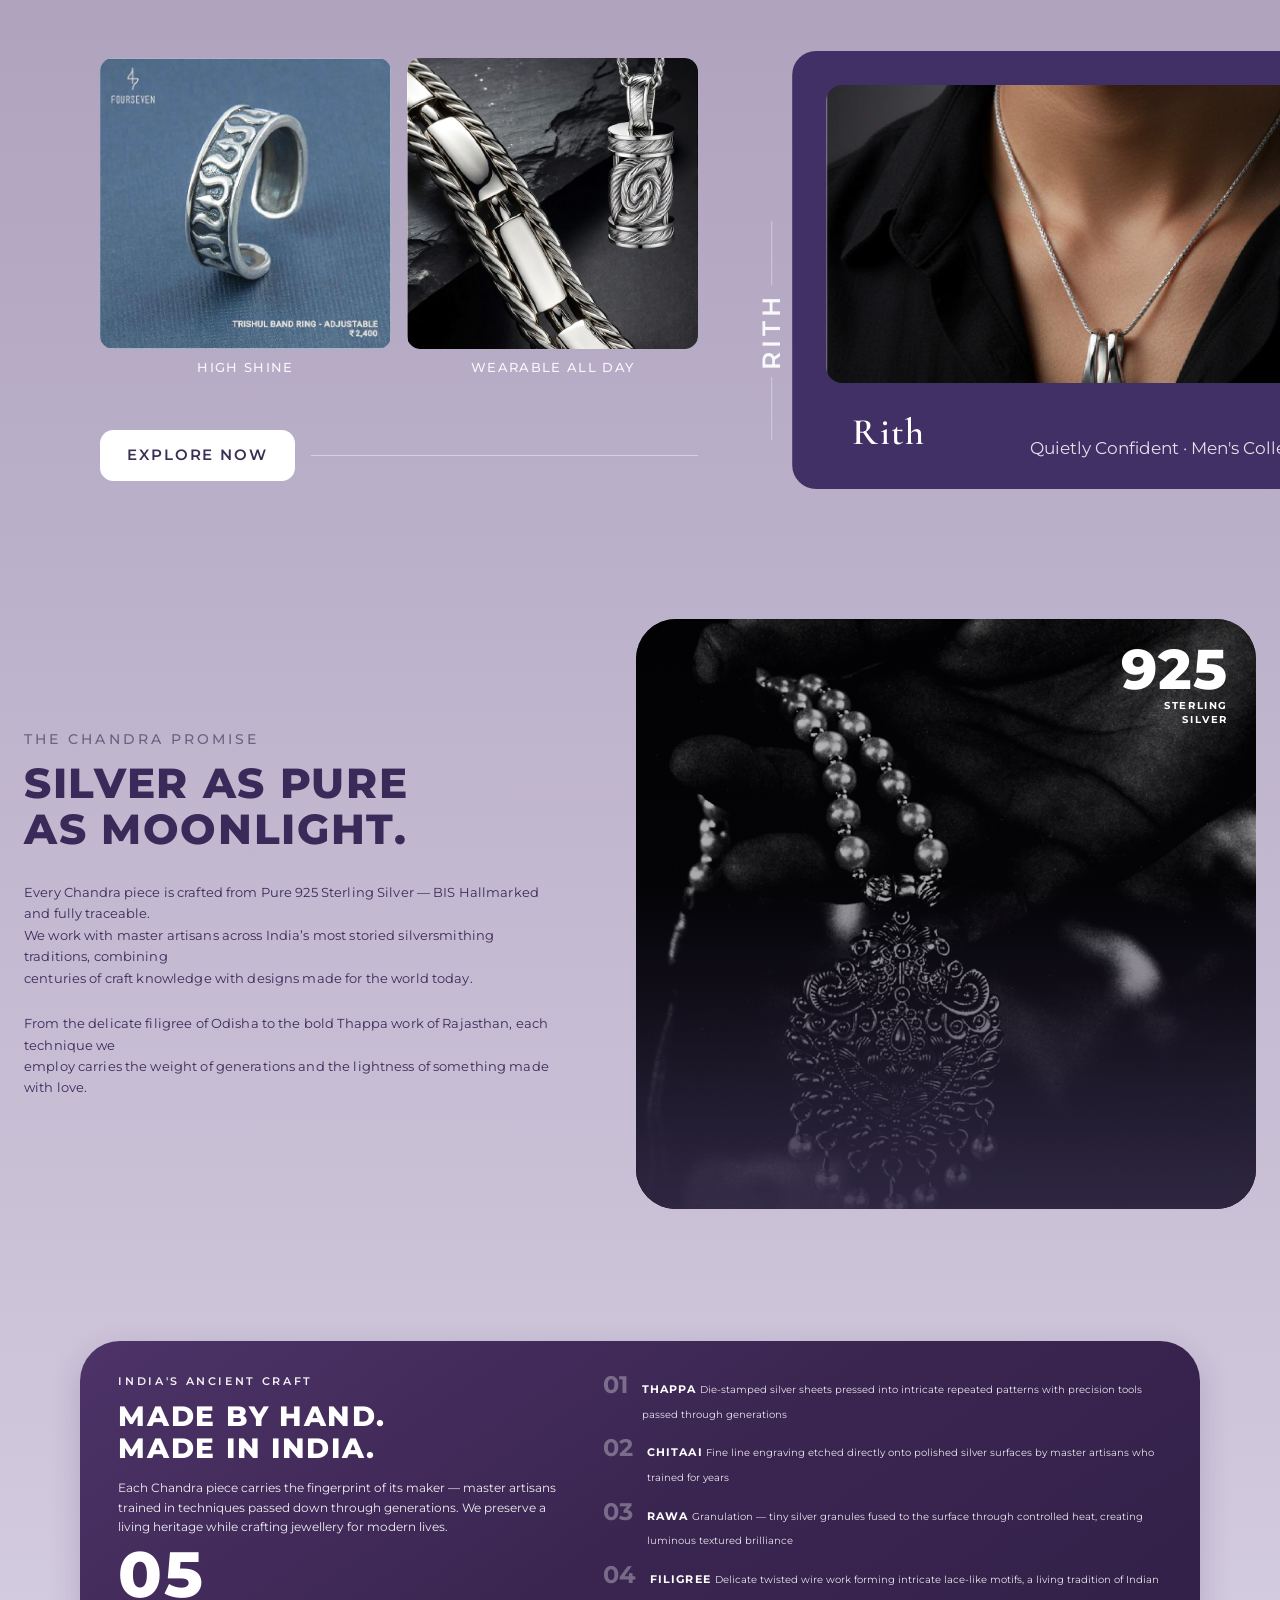
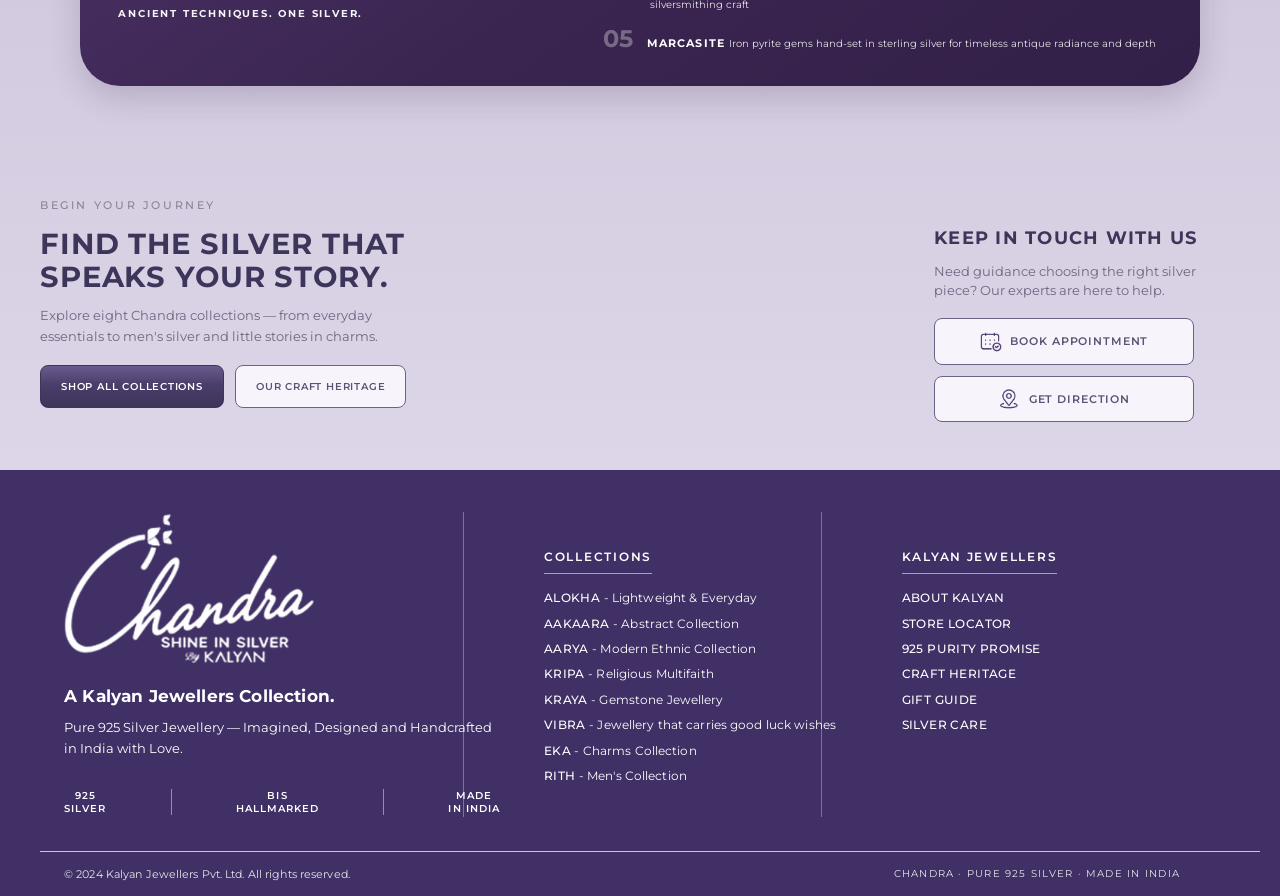
==== commit 8abc57db: "oct-23" ====
--- a/index.html
+++ b/index.html
@@ -261,19 +261,11 @@
         <p>We're always here to guide you every step of the way. Whether it's new collections, special offers, or personalized assistance, we're just a click away. Let's stay connected!</p>
         <div class="m-actions">
           <a class="m-btn m-btn-line" href="#">
-            <svg class="keep-icon" viewBox="0 0 24 24" fill="none" stroke="currentColor" stroke-width="1.7" stroke-linecap="round" stroke-linejoin="round" aria-hidden="true">
-              <rect x="2.4" y="4.4" width="13.4" height="13.4" rx="2.3"/>
-              <path d="M6.1 2.8v3.1M12.1 2.8v3.1M2.4 8.9h13.4"/>
-              <circle cx="17.15" cy="17.05" r="4.35"/>
-              <path d="M17.15 14.85v2.35l1.7.95"/>
-            </svg>
+            <img class="keep-icon" src="assets/icon/bookappointment.png" width="22" height="22" alt="" aria-hidden="true" />
             Book My Appointment
           </a>
           <a class="m-btn m-btn-line" href="#">
-            <svg class="keep-icon" viewBox="0 0 24 24" fill="none" stroke="currentColor" stroke-width="1.7" stroke-linecap="round" stroke-linejoin="round" aria-hidden="true">
-              <path d="M12 21.25s6.9-6 6.9-11.15A6.9 6.9 0 0 0 5.1 10.1C5.1 15.25 12 21.25 12 21.25z"/>
-              <circle cx="12" cy="10.05" r="2.35"/>
-            </svg>
+            <img class="keep-icon" src="assets/icon/getdirection.png" width="22" height="22" alt="" aria-hidden="true" />
             Get Direction
           </a>
         </div>
@@ -317,8 +309,8 @@
     <section class="hero d-only" aria-label="Chandra banner">
       <div class="hero-slider">
         <div class="hero-slide is-active" data-hero-slide style="background-image:linear-gradient(180deg,rgba(30,22,50,.35),rgba(30,22,50,.55)),url('assets/hero/desktop-hero.jpg')"></div>
-        <div class="hero-slide" data-hero-slide style="background-image:linear-gradient(180deg,rgba(30,22,50,.35),rgba(30,22,50,.55)),url('assets/hero/hero-slide-2.jpg')"></div>
-        <div class="hero-slide" data-hero-slide style="background-image:linear-gradient(180deg,rgba(30,22,50,.35),rgba(30,22,50,.55)),url('assets/hero/hero-slide-3.jpg')"></div>
+        <!-- <div class="hero-slide" data-hero-slide style="background-image:linear-gradient(180deg,rgba(30,22,50,.35),rgba(30,22,50,.55)),url('assets/hero/hero-slide-2.jpg')"></div>
+        <div class="hero-slide" data-hero-slide style="background-image:linear-gradient(180deg,rgba(30,22,50,.35),rgba(30,22,50,.55)),url('assets/hero/hero-slide-3.jpg')"></div> -->
       </div>
       <div class="hero-content">
         <p class="brand-script">Chandra</p>
@@ -613,14 +605,13 @@
     <section class="section section-craft d-only" id="craft">
       <div class="container">
         <div class="craft-banner">
-          <img class="craft-ring" src="assets/hero/craft-ring.png" alt="" width="1254" height="1254" />
           <div class="craft-intro">
             <p class="craft-eyebrow">India's Ancient Craft</p>
             <h2 class="craft-title">Made by Hand.<br />Made in India.</h2>
             <p class="craft-lead">Each Chandra piece carries the fingerprint of its maker — master artisans trained in techniques passed down through generations. We preserve a living heritage while crafting jewellery for modern lives.</p>
             <div class="craft-feature">
               <span class="craft-feature-num" aria-hidden="true">05</span>
-              <span class="craft-feature-label">Ancient Techniques.<br />One Silver.</span>
+              <span class="craft-feature-label">Ancient Techniques. One Silver.</span>
             </div>
           </div>
           <ul class="technique-list">
@@ -651,19 +642,11 @@
             <p>Need guidance choosing the right silver piece? Our experts are here to help.</p>
             <div class="contact-actions">
               <a href="#">
-                <svg class="keep-icon" viewBox="0 0 24 24" fill="none" stroke="currentColor" stroke-width="1.7" stroke-linecap="round" stroke-linejoin="round" aria-hidden="true">
-                  <rect x="2.4" y="4.4" width="13.4" height="13.4" rx="2.3"/>
-                  <path d="M6.1 2.8v3.1M12.1 2.8v3.1M2.4 8.9h13.4"/>
-                  <circle cx="17.15" cy="17.05" r="4.35"/>
-                  <path d="M17.15 14.85v2.35l1.7.95"/>
-                </svg>
+                <img class="keep-icon" src="assets/icon/bookappointment.png" width="22" height="22" alt="" aria-hidden="true" />
                 Book Appointment
               </a>
               <a href="#">
-                <svg class="keep-icon" viewBox="0 0 24 24" fill="none" stroke="currentColor" stroke-width="1.7" stroke-linecap="round" stroke-linejoin="round" aria-hidden="true">
-                  <path d="M12 21.25s6.9-6 6.9-11.15A6.9 6.9 0 0 0 5.1 10.1C5.1 15.25 12 21.25 12 21.25z"/>
-                  <circle cx="12" cy="10.05" r="2.35"/>
-                </svg>
+                <img class="keep-icon" src="assets/icon/getdirection.png" width="22" height="22" alt="" aria-hidden="true" />
                 Get Direction
               </a>
             </div>
--- a/css/styles.css
+++ b/css/styles.css
@@ -859,7 +859,6 @@
 }
 
 .craft-banner {
-  position: relative;
   border-radius: 28px;
   background: linear-gradient(145deg, #4d3368 0%, #3a2550 52%, #322048 100%);
   padding: 1.75rem 1.35rem 2rem;
@@ -868,17 +867,6 @@
   color: var(--white);
   overflow: hidden;
   box-shadow: var(--shadow);
-}
-
-.craft-ring {
-  position: absolute;
-  z-index: 2;
-  left: 26%;
-  bottom: -30%;
-  width: min(250px, 24%);
-  height: auto;
-  pointer-events: none;
-  user-select: none;
 }
 
 .craft-intro {
@@ -1110,6 +1098,7 @@
   width: 22px;
   height: 22px;
   flex-shrink: 0;
+  object-fit: contain;
 }
 
 .keep-banner {
@@ -1391,6 +1380,8 @@
   height: 34px;
   flex-shrink: 0;
   stroke-width: 1.7;
+  aspect-ratio: auto;
+  object-fit: contain;
 }
 
 @media (max-width: 899px) {
@@ -2078,11 +2069,9 @@
 }
 
 .pdp-ctas .secondary .btn svg,
-.pdp-ctas .secondary .btn img,
-.trust-row svg,
-.trust-row img {
-  width: 18px;
-  height: 18px;
+.trust-row svg {
+  width: 14px;
+  height: 14px;
   flex-shrink: 0;
 }
 
@@ -2287,8 +2276,7 @@
   font-weight: 500;
 }
 
-.details-help-actions svg,
-.details-help-actions img {
+.details-help-actions svg {
   width: 16px;
   height: 16px;
 }
@@ -2372,8 +2360,16 @@
   height: 42px;
   margin-bottom: 0.55rem;
   border-radius: 50%;
-  background: #403061;
+  background: #3a2758;
   color: #fff;
+  isolation: isolate;
+}
+
+.assure-icon img {
+  width: 20px;
+  height: 20px;
+  object-fit: contain;
+  mix-blend-mode: lighten;
 }
 
 .assure-icon svg {
@@ -2955,26 +2951,17 @@
   }
 
   .craft-banner {
-    width: min(1120px, 100%);
-    max-width: 1120px;
+    width: min(1080px, 100%);
+    max-width: 1080px;
     aspect-ratio: auto;
     height: auto;
     margin-inline: auto;
-    grid-template-columns: minmax(0, 0.92fr) minmax(0, 1.08fr);
-    gap: 1.25rem 1.5rem;
-    align-items: stretch;
-    padding: 2.35rem 2.5rem 2.15rem 2.65rem;
-    border-radius: 28px;
-    background: #413066;
+    grid-template-columns: minmax(0, 0.9fr) minmax(0, 1.1fr);
+    gap: clamp(1.25rem, 2.2vw, 2.25rem);
+    align-items: start;
+    padding: clamp(1.75rem, 2.5vw, 2.5rem) clamp(2rem, 3vw, 2.75rem);
+    border-radius: 40px;
     box-sizing: border-box;
-    min-height: 430px;
-  }
-
-  .craft-ring {
-    left: 25.5%;
-    bottom: -86px;
-    width: 276px;
-    z-index: 3;
   }
 
   .craft-intro {
@@ -2985,89 +2972,42 @@
     min-height: 0;
     height: 100%;
     padding-bottom: 0;
+  }
+
+  .craft-title {
+    font-size: clamp(1.5rem, 2.2vw, 1.875rem);
+    margin-bottom: 0.875rem;
+  }
+
+  .craft-lead {
+    font-size: 0.75rem;
+    max-width: none;
+    line-height: 1.6;
+  }
+
+  .craft-feature {
+    margin-top: 0;
+    padding-top: 0.65rem;
     z-index: 2;
   }
 
-  .craft-eyebrow {
-    font-size: 0.68rem;
-    letter-spacing: 0.22em;
-    margin-bottom: 0.85rem;
-  }
-
-  .craft-title {
-    font-size: clamp(2.15rem, 3.1vw, 2.7rem);
-    font-weight: 800;
-    letter-spacing: 0.01em;
-    line-height: 0.98;
-    margin-bottom: 0.95rem;
-  }
-
-  .craft-lead {
-    font-size: 0.78rem;
-    max-width: none;
-    line-height: 1.55;
-    opacity: 0.9;
-  }
-
-  .craft-feature {
-    margin-top: auto;
-    padding-top: 1.35rem;
-    z-index: 4;
-    gap: 0.05rem;
-  }
-
   .craft-feature-num {
-    font-size: clamp(5.4rem, 7.2vw, 6.6rem);
-    font-weight: 700;
-    letter-spacing: -0.04em;
-    line-height: 0.8;
-  }
-
-  .craft-feature-label {
-    font-size: 0.78rem;
-    font-weight: 700;
-    letter-spacing: 0.06em;
-    line-height: 1.25;
+    font-size: clamp(3.25rem, 5vw, 4.5rem);
   }
 
   .technique-list {
-    gap: 1.05rem;
-    padding-top: 0.15rem;
-    align-content: space-between;
-    position: relative;
-    z-index: 2;
-  }
-
-  .technique-list li {
-    grid-template-columns: 4.4rem minmax(0, 1fr);
-    align-items: center;
-    gap: 0.2rem 0.7rem;
+    gap: clamp(0.5rem, 0.85vw, 0.75rem);
+    padding-top: 0;
+    align-content: start;
   }
 
   .technique-list .num {
-    font-size: 2.35rem;
-    font-weight: 600;
-    color: rgba(255, 255, 255, 0.28);
-    line-height: 1;
-  }
-
-  .technique-list strong {
-    display: block;
-    margin: 0 0 0.18rem;
-    font-size: 1.28rem;
-    font-weight: 700;
-    letter-spacing: 0;
-    text-transform: none;
-    line-height: 1.1;
+    font-size: 1.5rem;
   }
 
   .technique-list p {
-    display: block;
-    margin: 0;
-    max-width: none;
-    font-size: 0.72rem;
-    line-height: 1.4;
-    opacity: 0.88;
+    font-size: 0.625rem;
+    line-height: 1.5;
   }
 
   .cta-split {
@@ -3110,16 +3050,6 @@
     min-height: 240px;
     max-height: 260px;
     object-fit: cover;
-  }
-
-  .page-plp .keep-banner .links .keep-icon,
-  .page-pdp .keep-banner .links .keep-icon {
-    width: 34px;
-    height: 34px;
-    min-height: 0;
-    max-height: none;
-    aspect-ratio: auto;
-    object-fit: contain;
   }
 
   .page-plp .keep-banner .copy,
@@ -4258,6 +4188,7 @@
     width: 22px;
     height: 22px;
     flex-shrink: 0;
+    object-fit: contain;
   }
 
   .m-btn-fill {
@@ -4415,8 +4346,7 @@
     text-align: center;
   }
 
-  .pdp-ctas .secondary .btn svg,
-  .pdp-ctas .secondary .btn img {
+  .pdp-ctas .secondary .btn svg {
     width: 16px;
     height: 16px;
   }
@@ -4502,6 +4432,11 @@
     width: 54px;
     height: 54px;
     margin-bottom: 0.7rem;
+  }
+
+  .assure-icon img {
+    width: 24px;
+    height: 24px;
   }
 
   .assure-icon svg {
@@ -4691,6 +4626,8 @@
     width: 22px;
     height: 22px;
     flex-shrink: 0;
+    aspect-ratio: auto;
+    object-fit: contain;
   }
 
   .pdp-top-row {
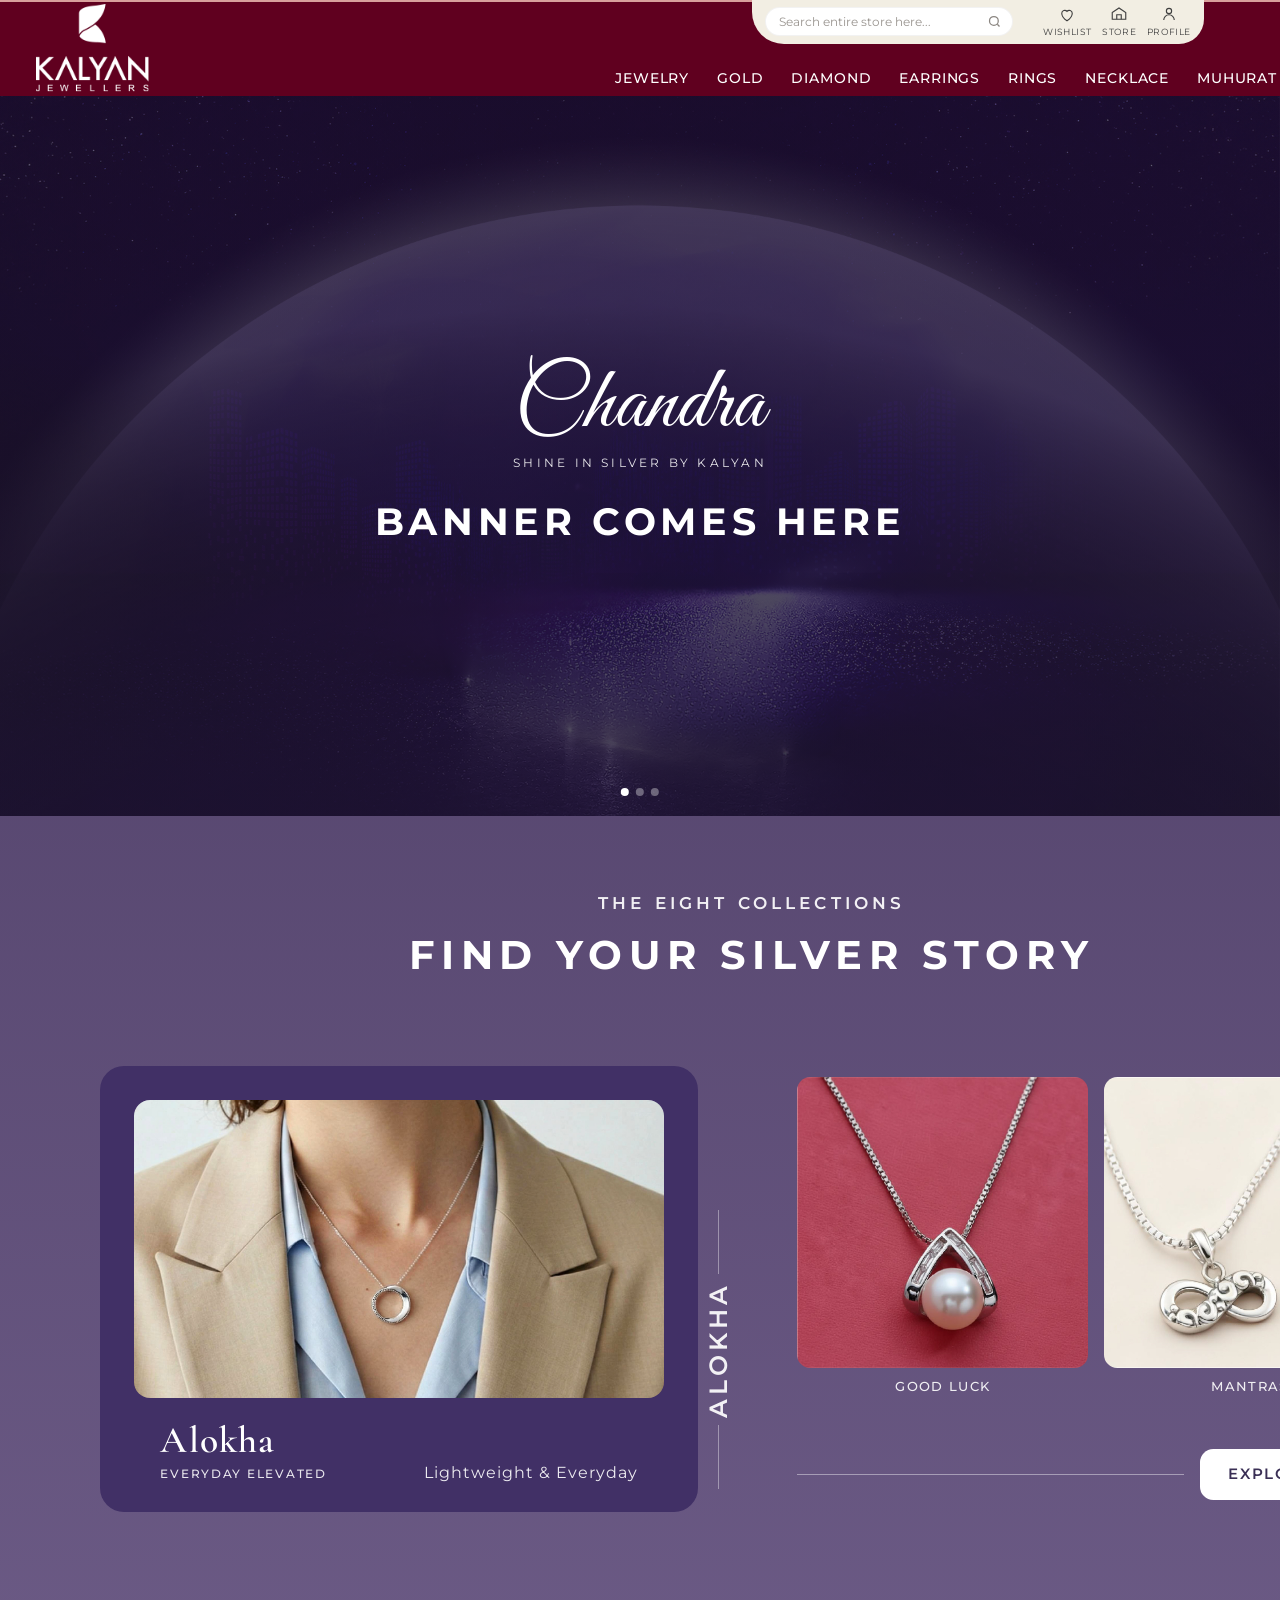
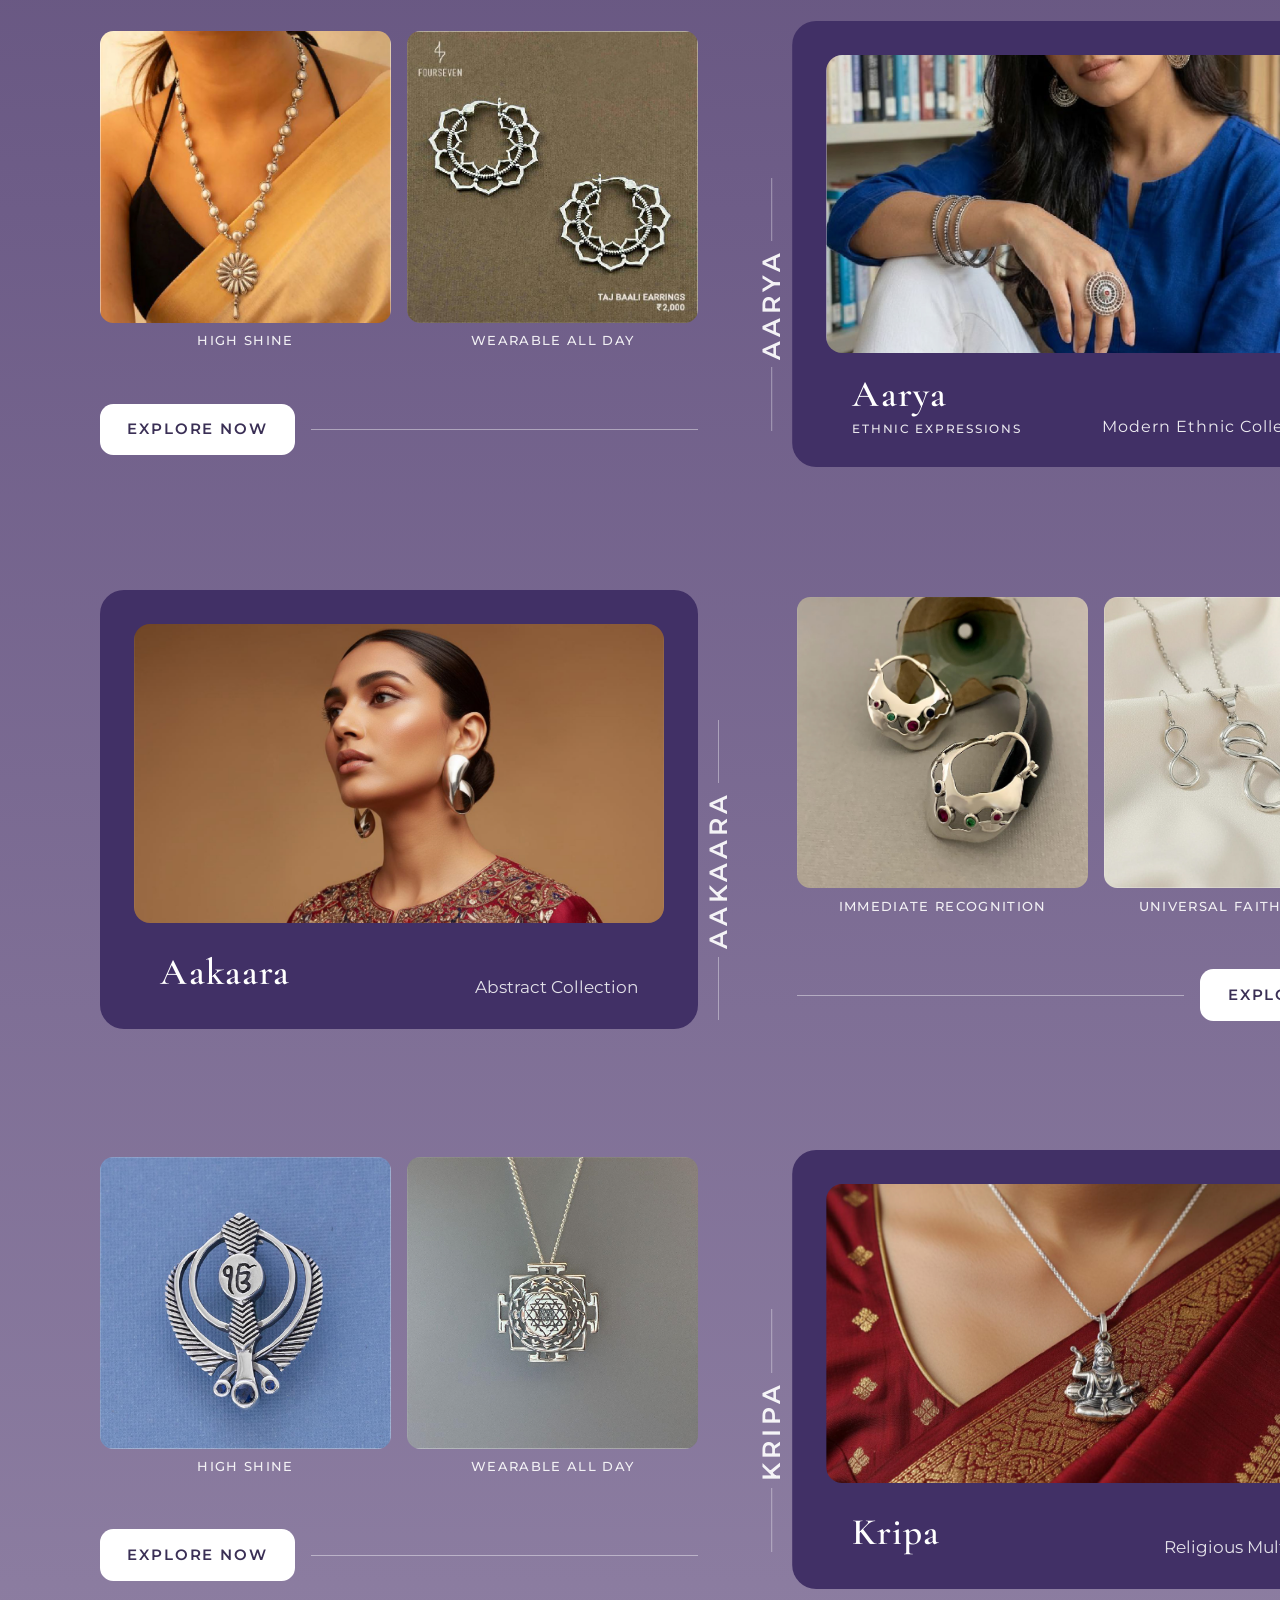
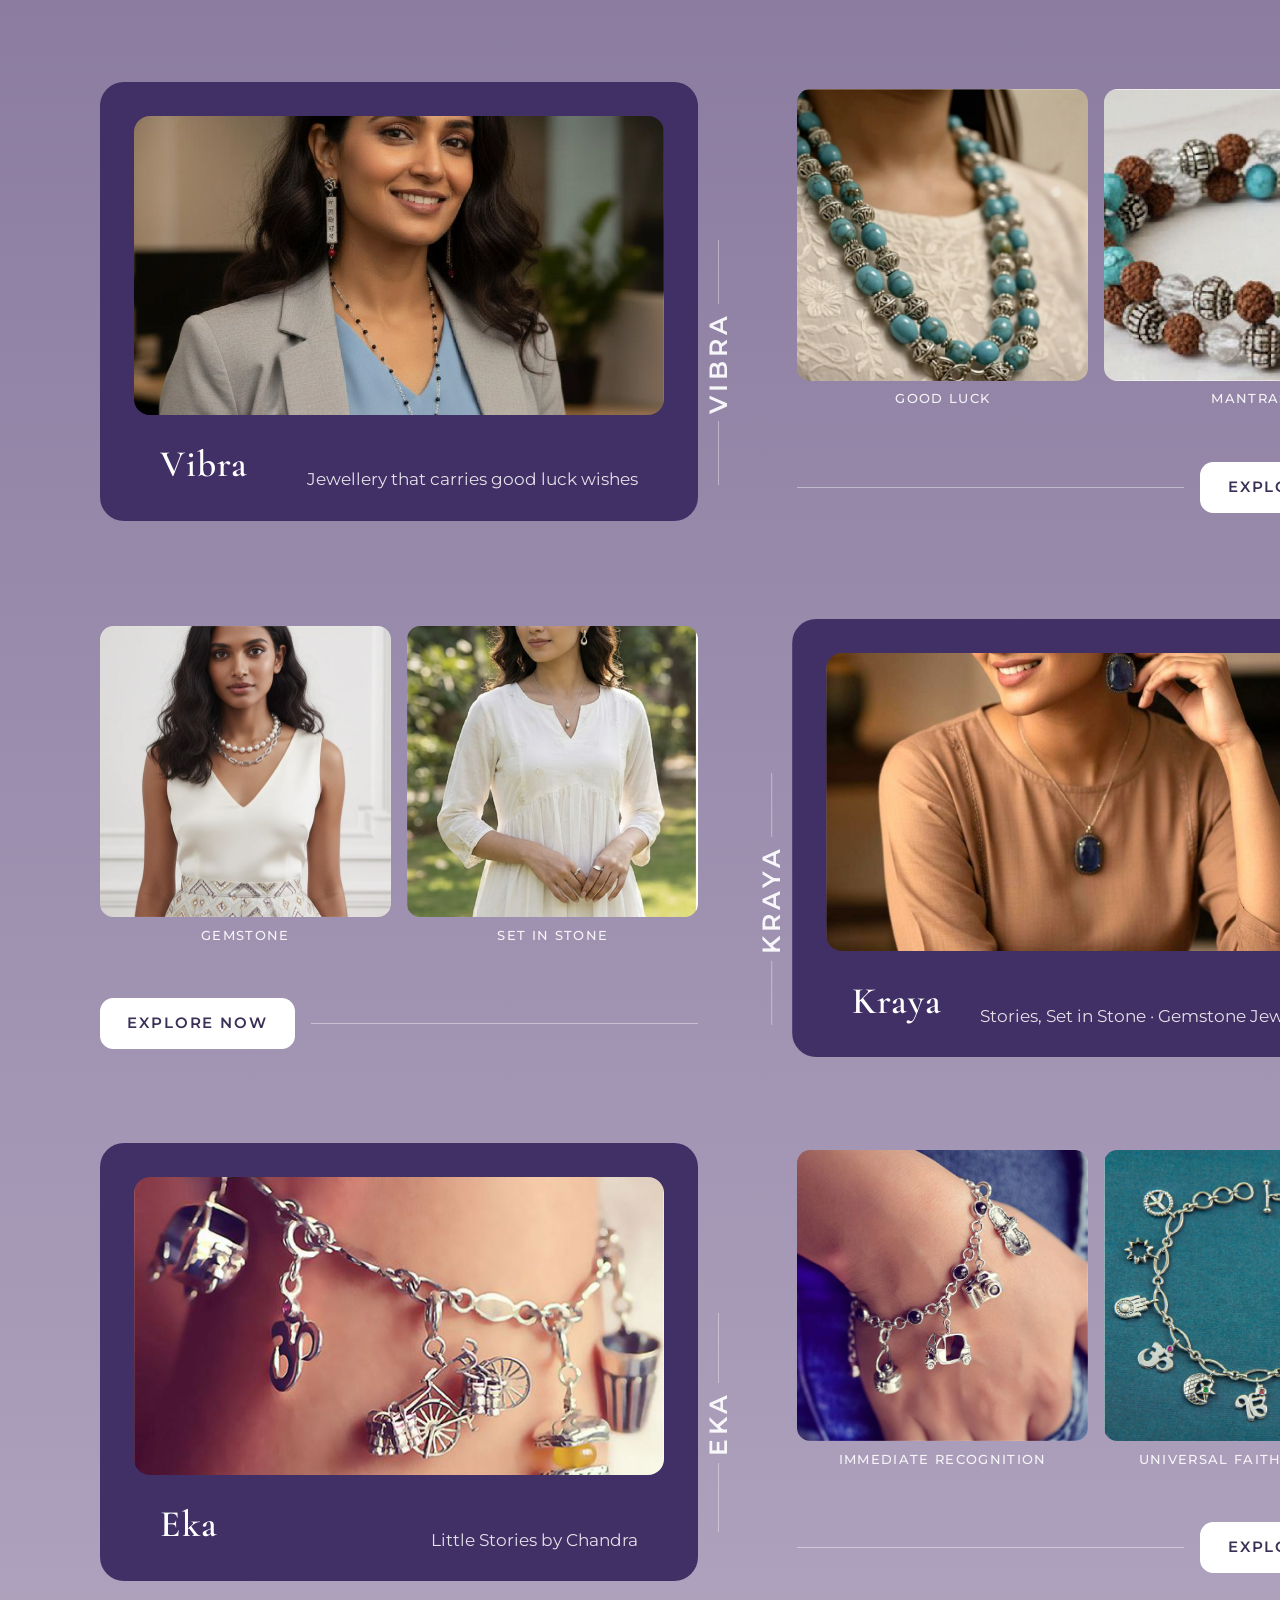
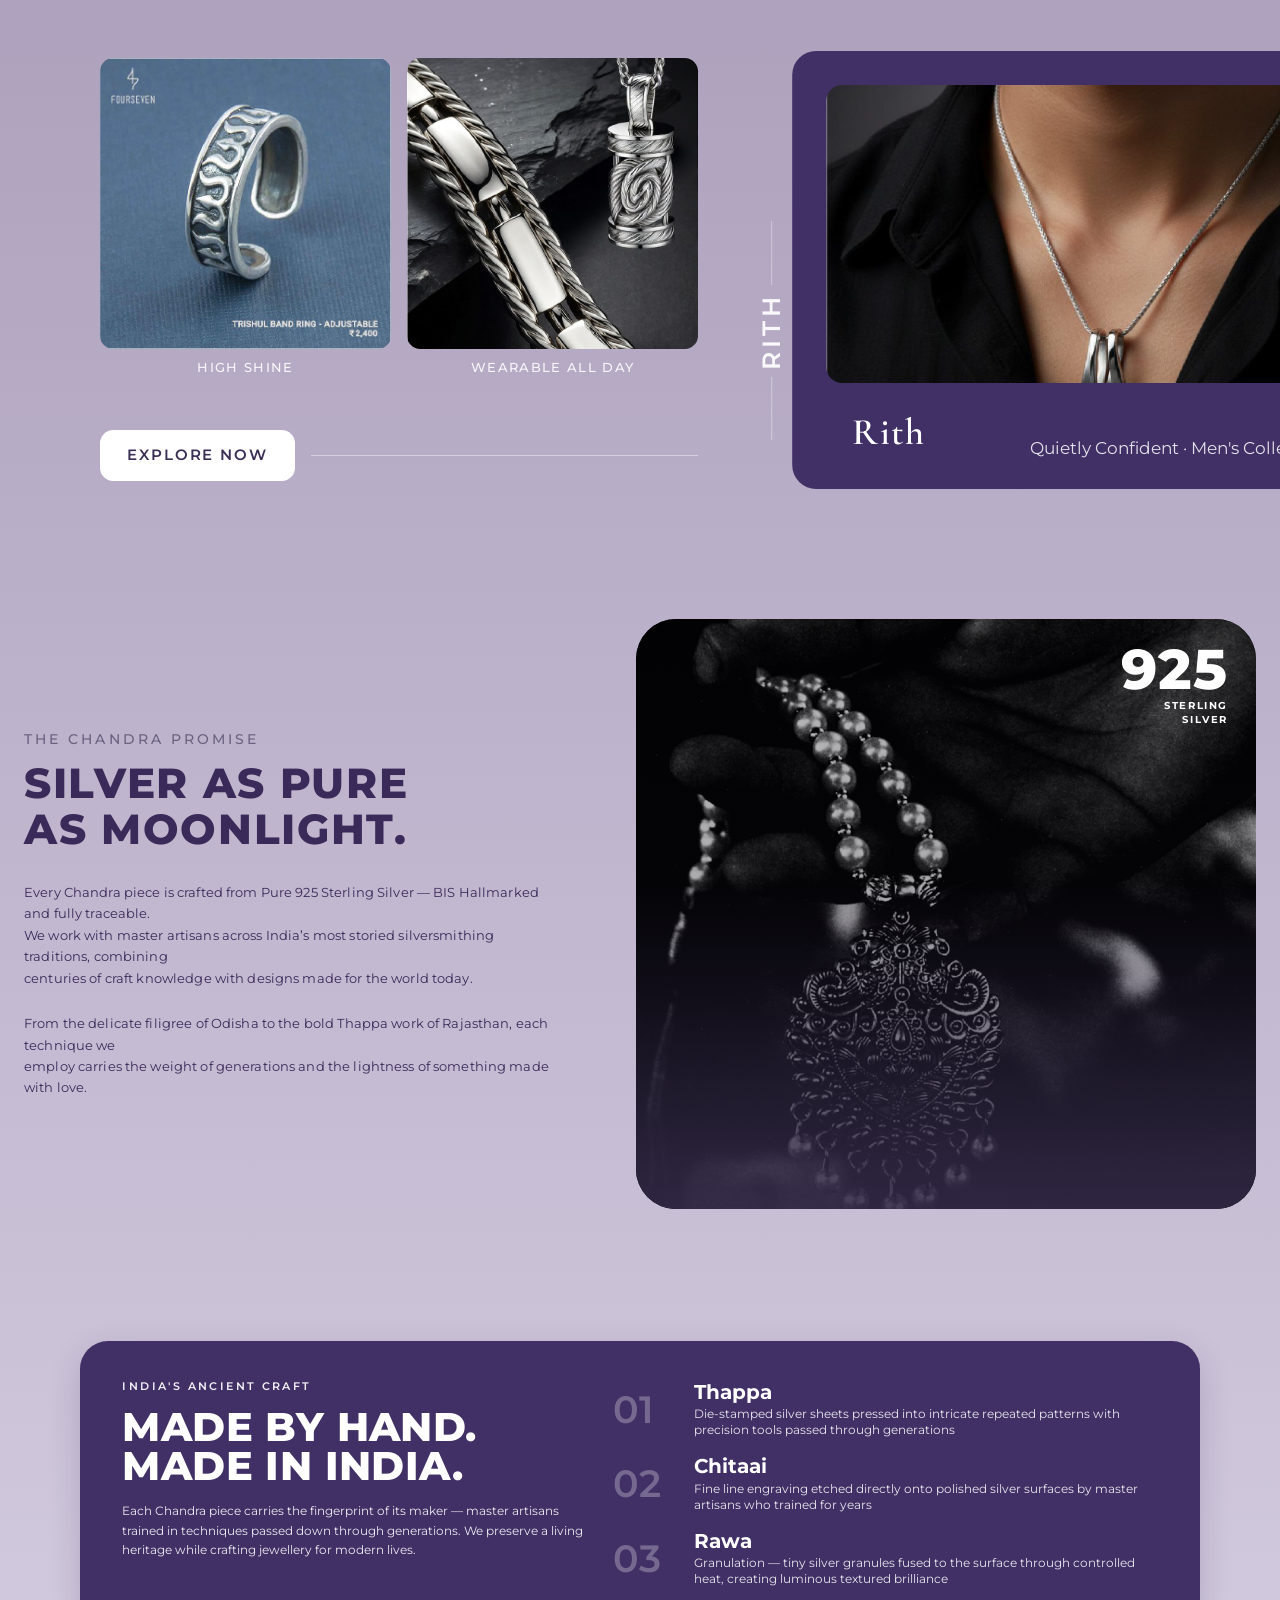
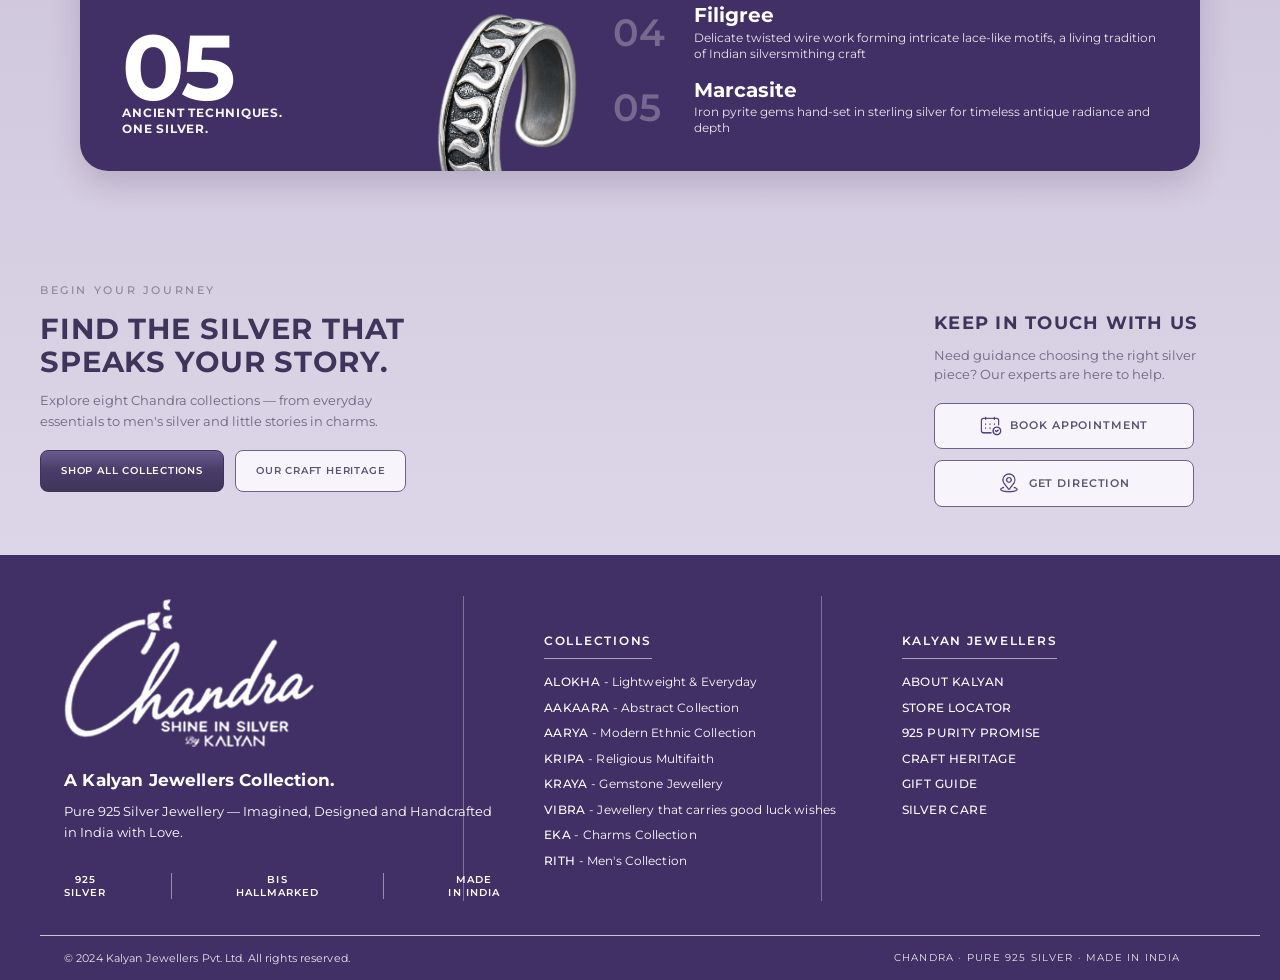
==== commit 458b80ad: "Merge branch 'issue'" ====
--- a/index.html
+++ b/index.html
@@ -605,13 +605,14 @@
     <section class="section section-craft d-only" id="craft">
       <div class="container">
         <div class="craft-banner">
+          <img class="craft-ring" src="assets/hero/craft-ring.png" alt="" width="1254" height="1254" />
           <div class="craft-intro">
             <p class="craft-eyebrow">India's Ancient Craft</p>
             <h2 class="craft-title">Made by Hand.<br />Made in India.</h2>
             <p class="craft-lead">Each Chandra piece carries the fingerprint of its maker — master artisans trained in techniques passed down through generations. We preserve a living heritage while crafting jewellery for modern lives.</p>
             <div class="craft-feature">
               <span class="craft-feature-num" aria-hidden="true">05</span>
-              <span class="craft-feature-label">Ancient Techniques. One Silver.</span>
+              <span class="craft-feature-label">Ancient Techniques.<br />One Silver.</span>
             </div>
           </div>
           <ul class="technique-list">
--- a/css/styles.css
+++ b/css/styles.css
@@ -859,6 +859,7 @@
 }
 
 .craft-banner {
+  position: relative;
   border-radius: 28px;
   background: linear-gradient(145deg, #4d3368 0%, #3a2550 52%, #322048 100%);
   padding: 1.75rem 1.35rem 2rem;
@@ -867,6 +868,17 @@
   color: var(--white);
   overflow: hidden;
   box-shadow: var(--shadow);
+}
+
+.craft-ring {
+  position: absolute;
+  z-index: 2;
+  left: 26%;
+  bottom: -30%;
+  width: min(250px, 24%);
+  height: auto;
+  pointer-events: none;
+  user-select: none;
 }
 
 .craft-intro {
@@ -2069,9 +2081,11 @@
 }
 
 .pdp-ctas .secondary .btn svg,
-.trust-row svg {
-  width: 14px;
-  height: 14px;
+.pdp-ctas .secondary .btn img,
+.trust-row svg,
+.trust-row img {
+  width: 18px;
+  height: 18px;
   flex-shrink: 0;
 }
 
@@ -2276,7 +2290,8 @@
   font-weight: 500;
 }
 
-.details-help-actions svg {
+.details-help-actions svg,
+.details-help-actions img {
   width: 16px;
   height: 16px;
 }
@@ -2951,17 +2966,26 @@
   }
 
   .craft-banner {
-    width: min(1080px, 100%);
-    max-width: 1080px;
+    width: min(1120px, 100%);
+    max-width: 1120px;
     aspect-ratio: auto;
     height: auto;
     margin-inline: auto;
-    grid-template-columns: minmax(0, 0.9fr) minmax(0, 1.1fr);
-    gap: clamp(1.25rem, 2.2vw, 2.25rem);
-    align-items: start;
-    padding: clamp(1.75rem, 2.5vw, 2.5rem) clamp(2rem, 3vw, 2.75rem);
-    border-radius: 40px;
+    grid-template-columns: minmax(0, 0.92fr) minmax(0, 1.08fr);
+    gap: 1.25rem 1.5rem;
+    align-items: stretch;
+    padding: 2.35rem 2.5rem 2.15rem 2.65rem;
+    border-radius: 28px;
+    background: #413066;
     box-sizing: border-box;
+    min-height: 430px;
+  }
+
+  .craft-ring {
+    left: 25.5%;
+    bottom: -86px;
+    width: 276px;
+    z-index: 3;
   }
 
   .craft-intro {
@@ -2972,42 +2996,89 @@
     min-height: 0;
     height: 100%;
     padding-bottom: 0;
+    z-index: 2;
+  }
+
+  .craft-eyebrow {
+    font-size: 0.68rem;
+    letter-spacing: 0.22em;
+    margin-bottom: 0.85rem;
   }
 
   .craft-title {
-    font-size: clamp(1.5rem, 2.2vw, 1.875rem);
-    margin-bottom: 0.875rem;
+    font-size: clamp(2.15rem, 3.1vw, 2.7rem);
+    font-weight: 800;
+    letter-spacing: 0.01em;
+    line-height: 0.98;
+    margin-bottom: 0.95rem;
   }
 
   .craft-lead {
-    font-size: 0.75rem;
+    font-size: 0.78rem;
     max-width: none;
-    line-height: 1.6;
+    line-height: 1.55;
+    opacity: 0.9;
   }
 
   .craft-feature {
-    margin-top: 0;
-    padding-top: 0.65rem;
+    margin-top: auto;
+    padding-top: 1.35rem;
+    z-index: 4;
+    gap: 0.05rem;
+  }
+
+  .craft-feature-num {
+    font-size: clamp(5.4rem, 7.2vw, 6.6rem);
+    font-weight: 700;
+    letter-spacing: -0.04em;
+    line-height: 0.8;
+  }
+
+  .craft-feature-label {
+    font-size: 0.78rem;
+    font-weight: 700;
+    letter-spacing: 0.06em;
+    line-height: 1.25;
+  }
+
+  .technique-list {
+    gap: 1.05rem;
+    padding-top: 0.15rem;
+    align-content: space-between;
+    position: relative;
     z-index: 2;
   }
 
-  .craft-feature-num {
-    font-size: clamp(3.25rem, 5vw, 4.5rem);
-  }
-
-  .technique-list {
-    gap: clamp(0.5rem, 0.85vw, 0.75rem);
-    padding-top: 0;
-    align-content: start;
+  .technique-list li {
+    grid-template-columns: 4.4rem minmax(0, 1fr);
+    align-items: center;
+    gap: 0.2rem 0.7rem;
   }
 
   .technique-list .num {
-    font-size: 1.5rem;
+    font-size: 2.35rem;
+    font-weight: 600;
+    color: rgba(255, 255, 255, 0.28);
+    line-height: 1;
+  }
+
+  .technique-list strong {
+    display: block;
+    margin: 0 0 0.18rem;
+    font-size: 1.28rem;
+    font-weight: 700;
+    letter-spacing: 0;
+    text-transform: none;
+    line-height: 1.1;
   }
 
   .technique-list p {
-    font-size: 0.625rem;
-    line-height: 1.5;
+    display: block;
+    margin: 0;
+    max-width: none;
+    font-size: 0.72rem;
+    line-height: 1.4;
+    opacity: 0.88;
   }
 
   .cta-split {
@@ -3050,6 +3121,16 @@
     min-height: 240px;
     max-height: 260px;
     object-fit: cover;
+  }
+
+  .page-plp .keep-banner .links .keep-icon,
+  .page-pdp .keep-banner .links .keep-icon {
+    width: 34px;
+    height: 34px;
+    min-height: 0;
+    max-height: none;
+    aspect-ratio: auto;
+    object-fit: contain;
   }
 
   .page-plp .keep-banner .copy,
@@ -4346,7 +4427,8 @@
     text-align: center;
   }
 
-  .pdp-ctas .secondary .btn svg {
+  .pdp-ctas .secondary .btn svg,
+  .pdp-ctas .secondary .btn img {
     width: 16px;
     height: 16px;
   }
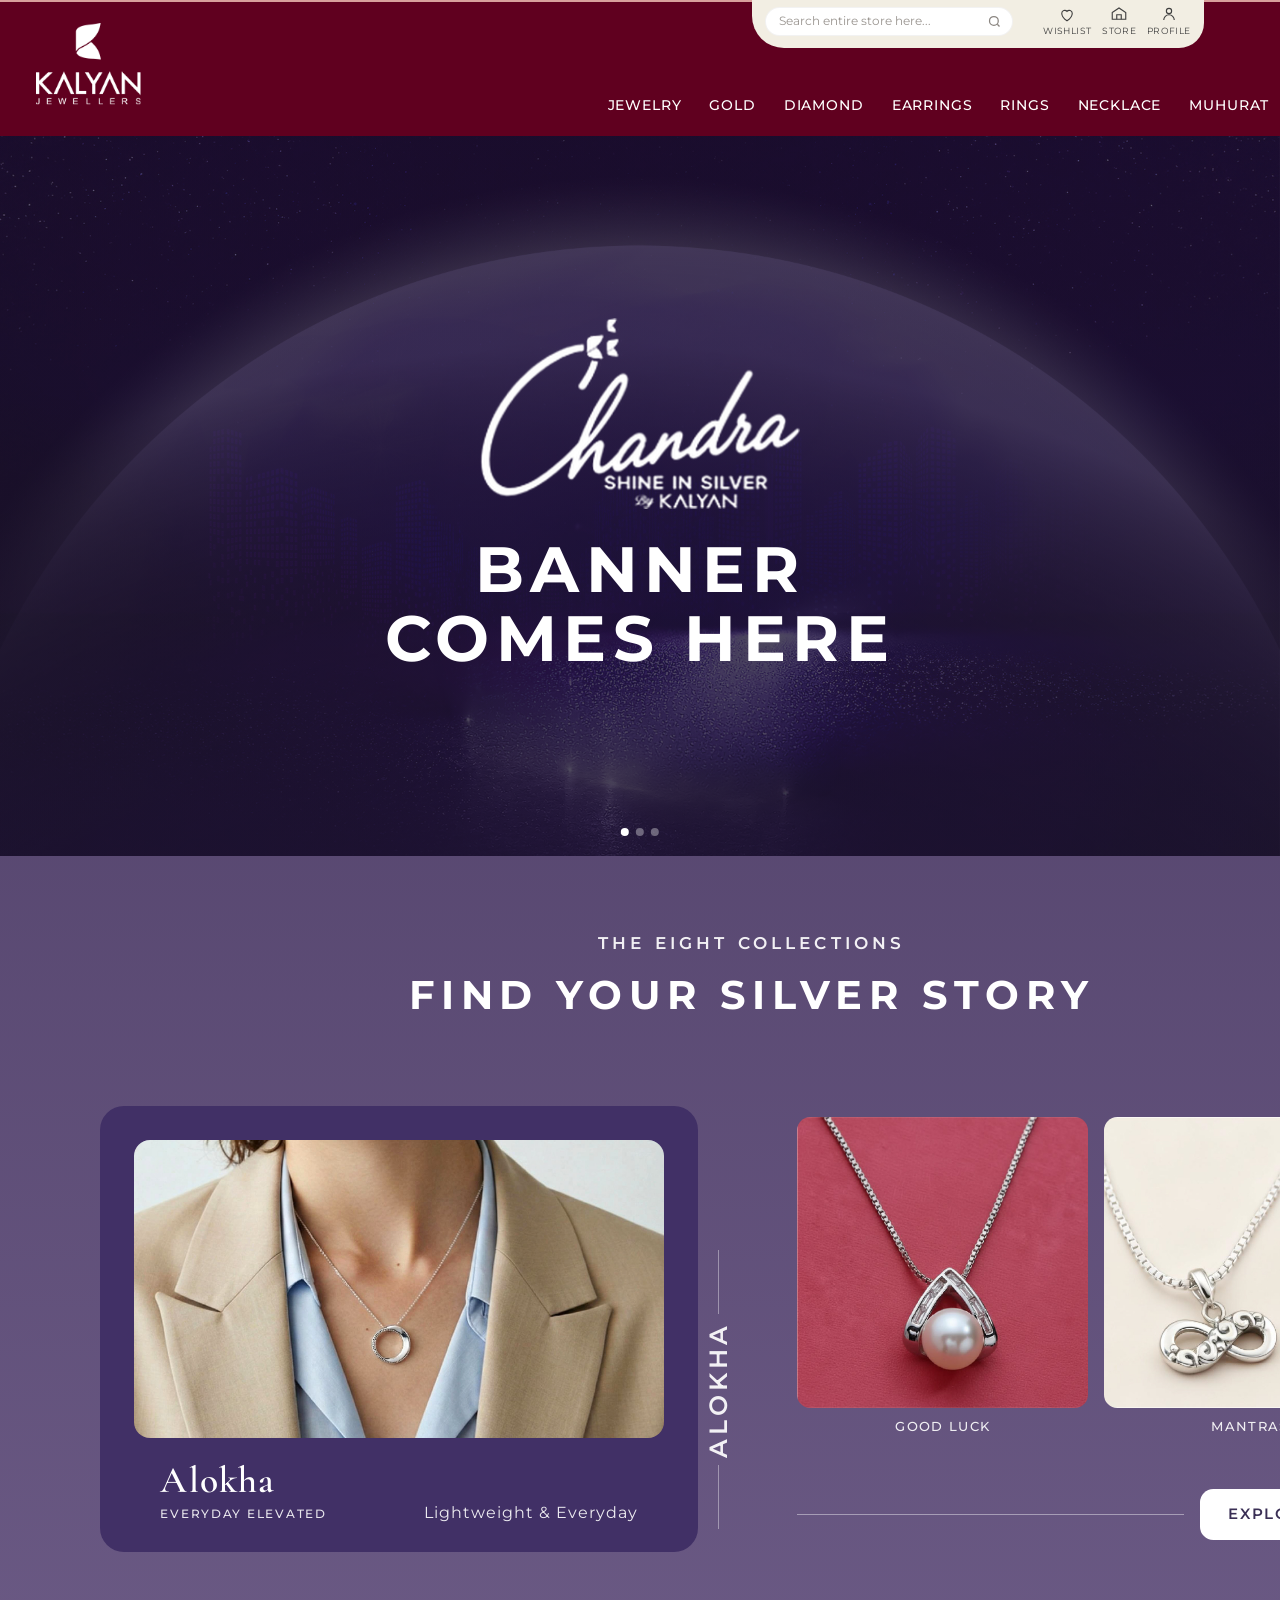
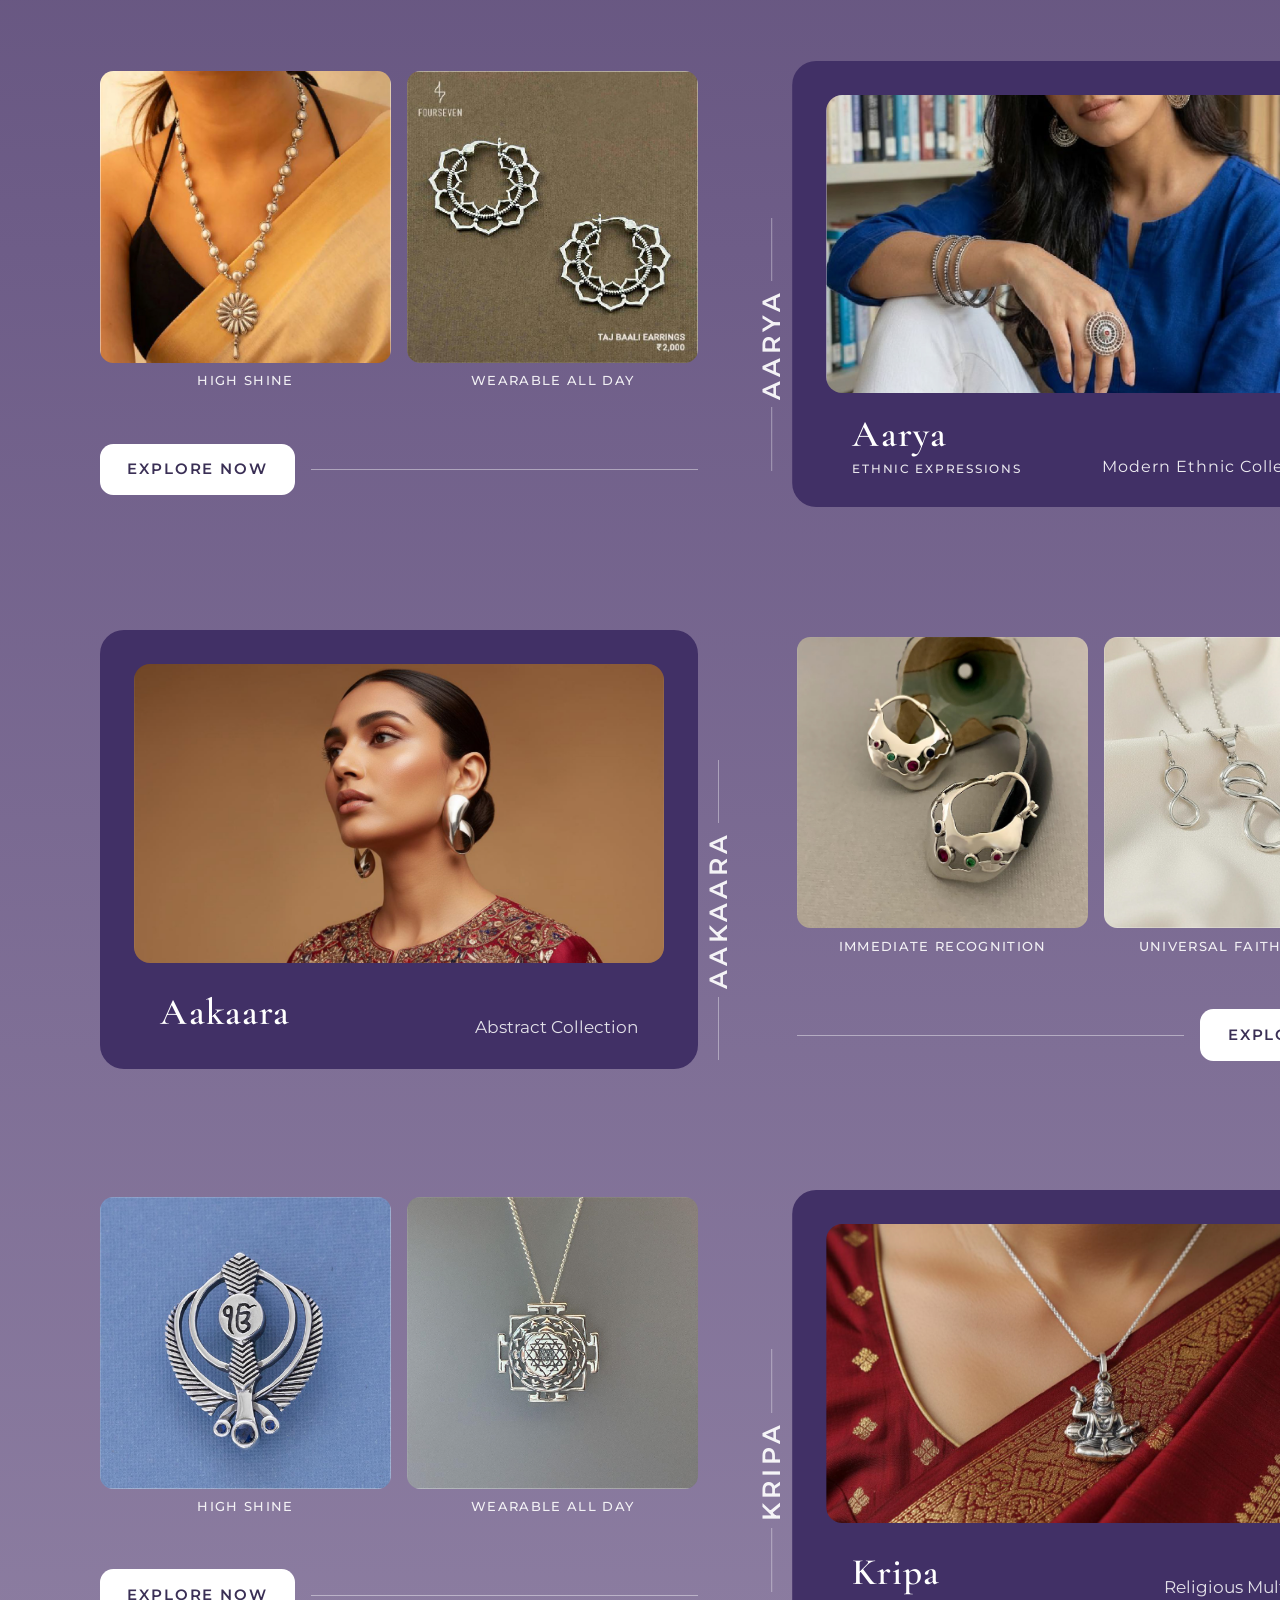
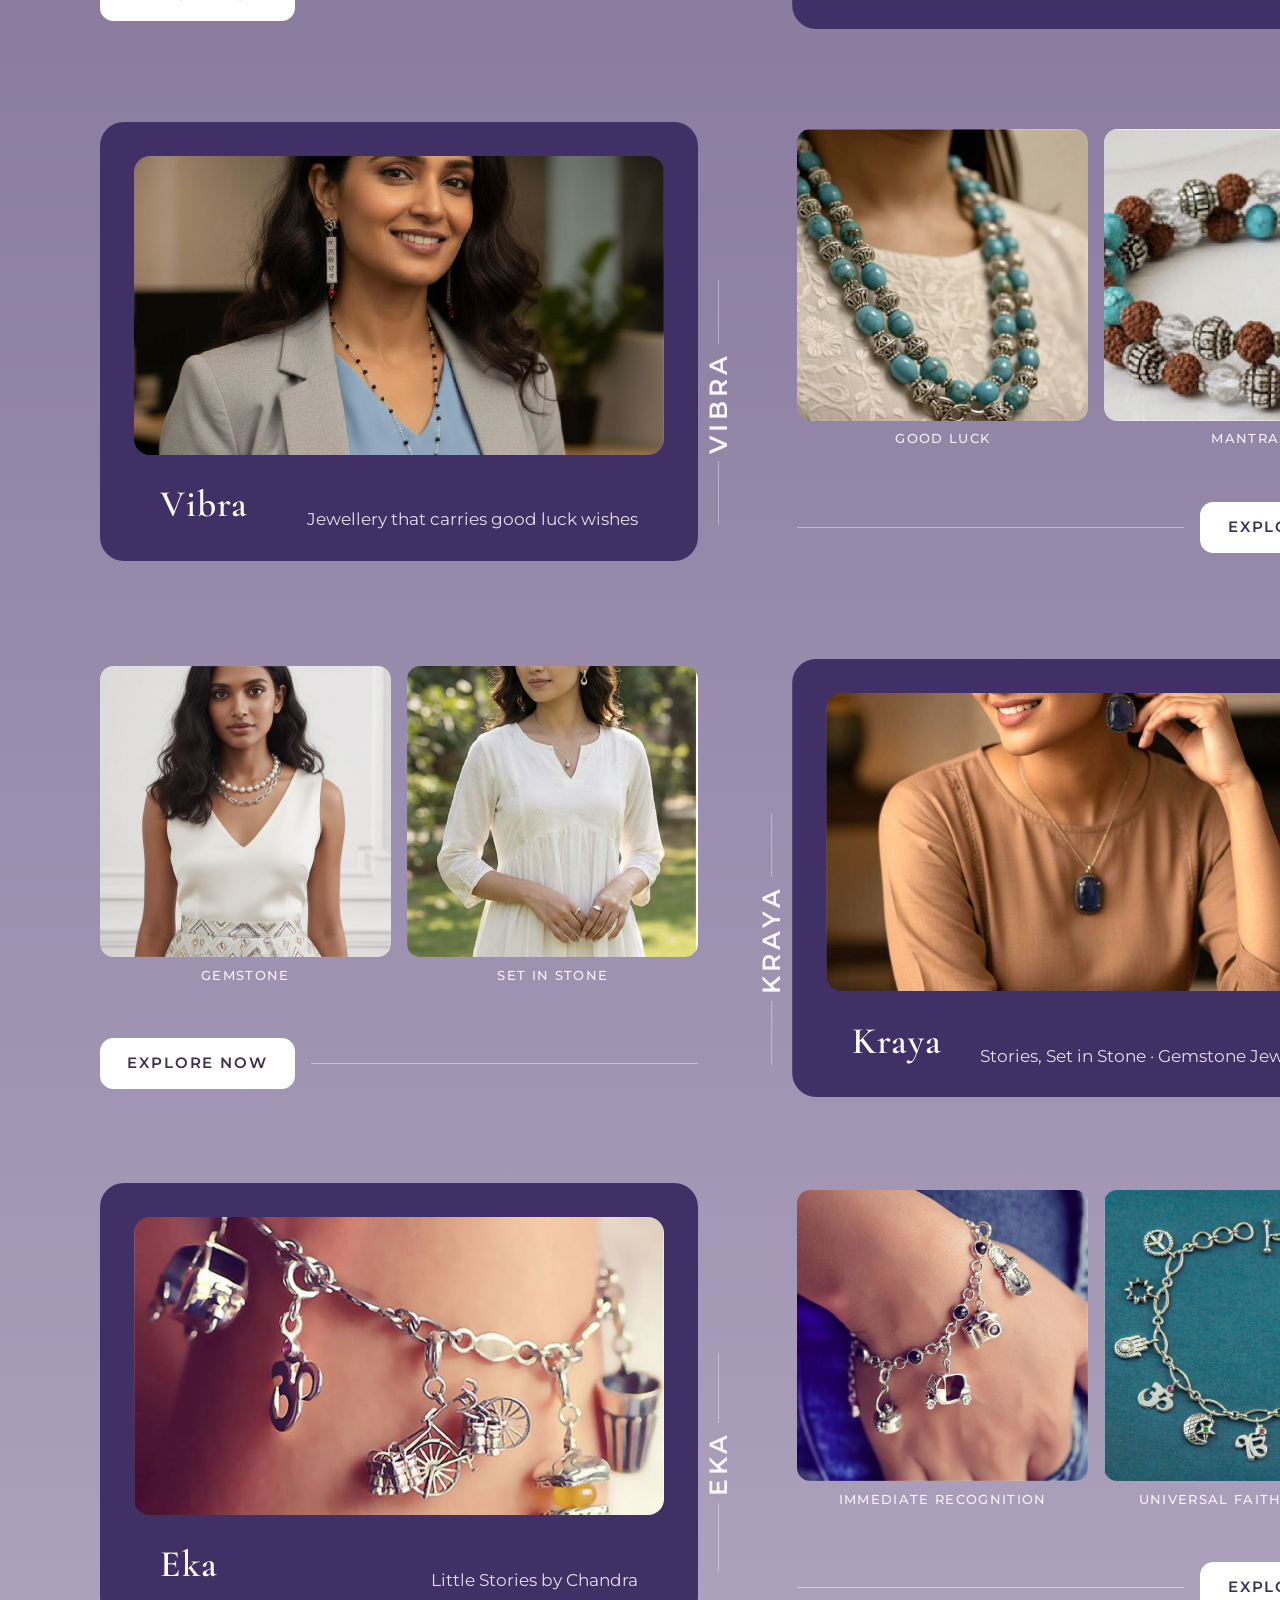
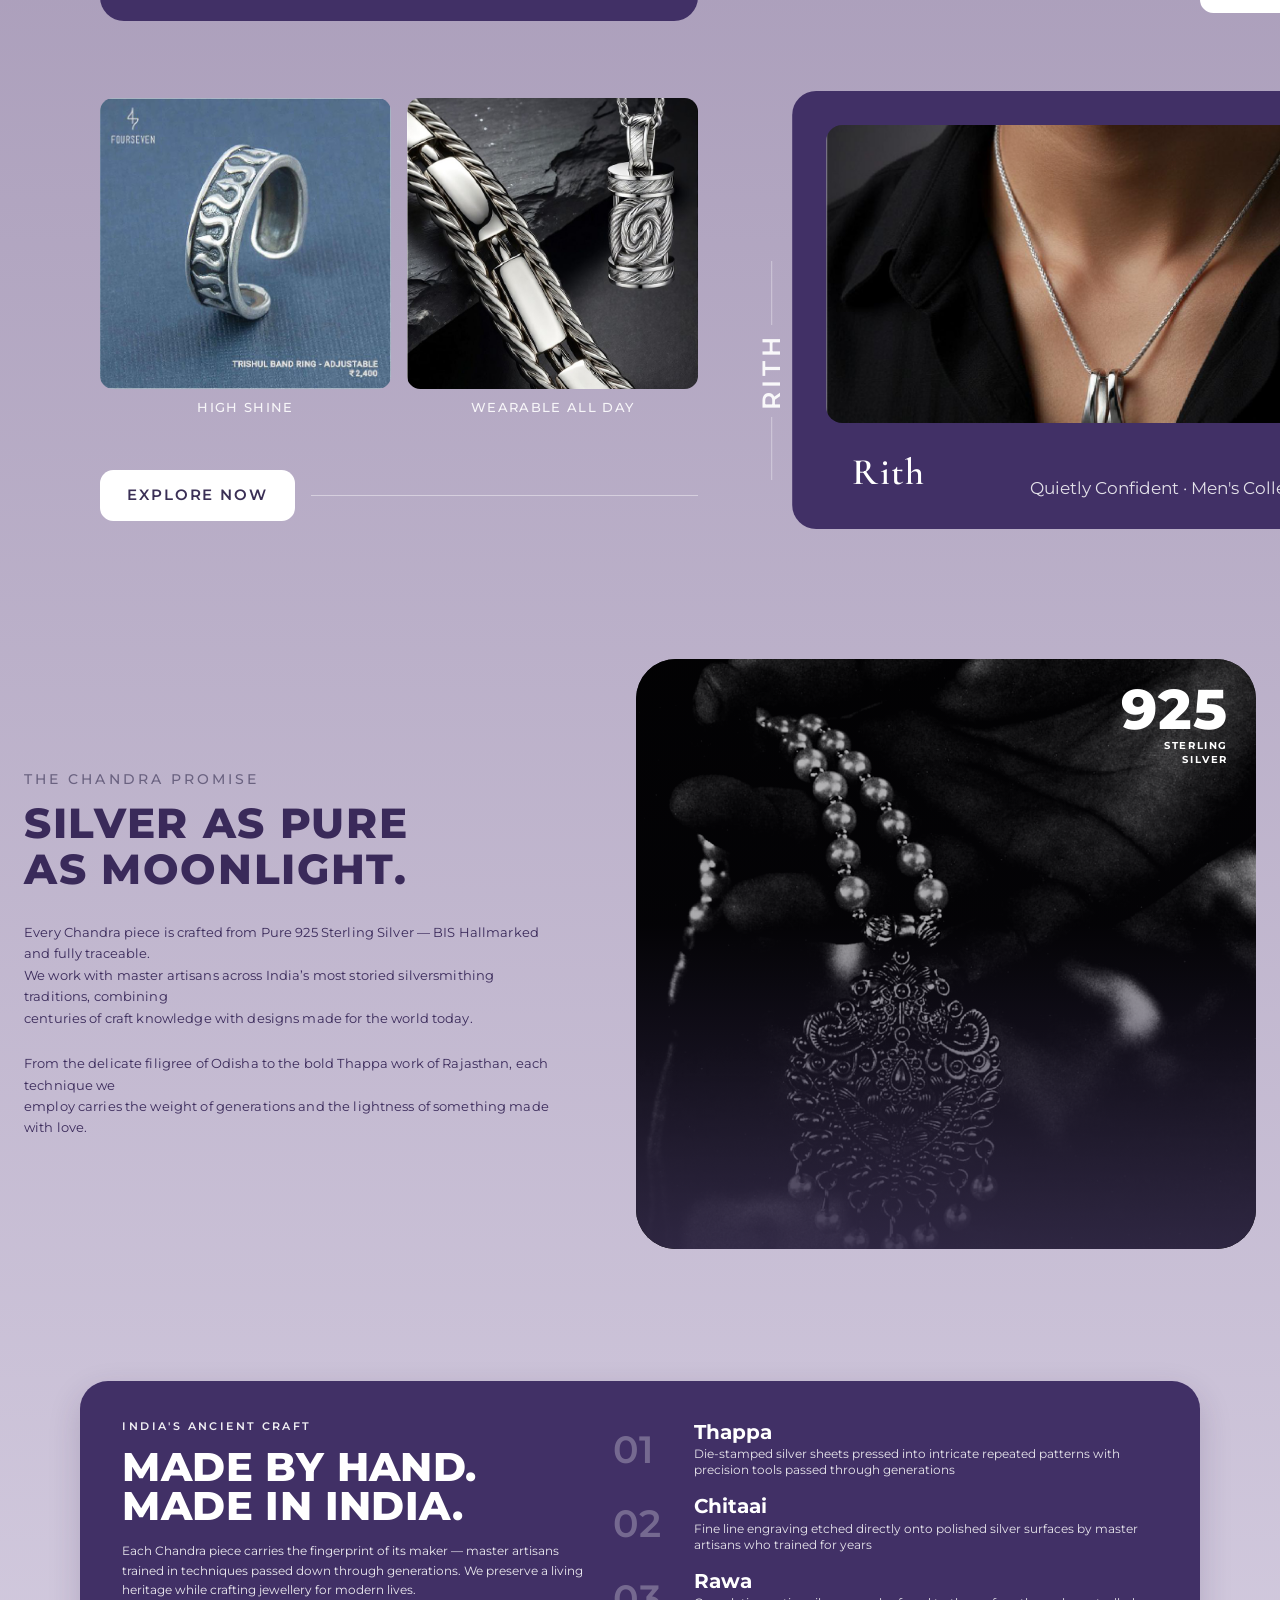
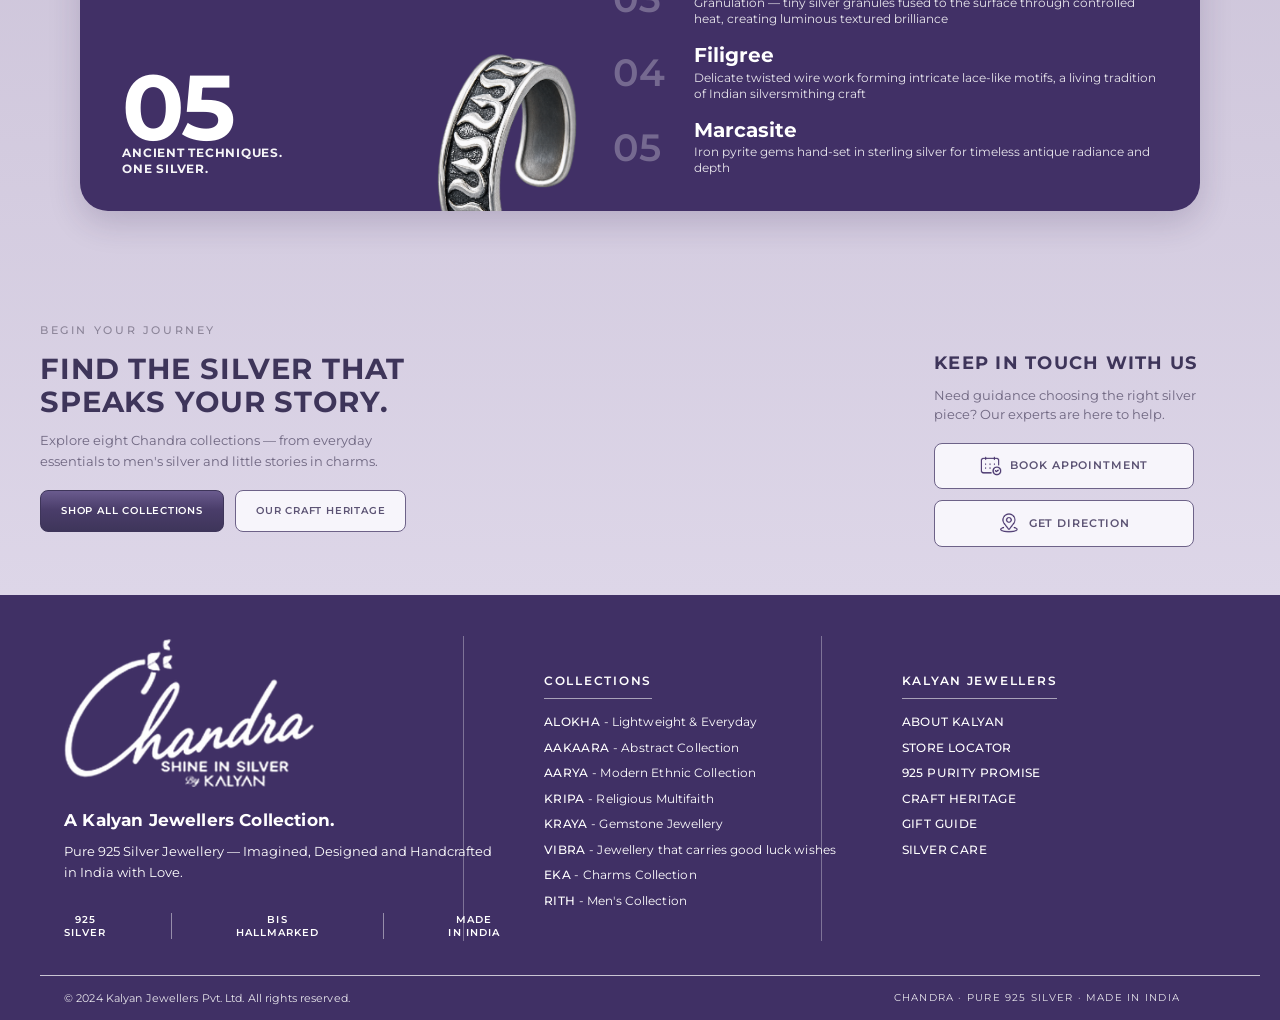
==== commit 65ac04c5: "header" ====
--- a/index.html
+++ b/index.html
@@ -105,9 +105,8 @@
         </svg>
         <div class="m-sparkles" aria-hidden="true"></div>
         <div class="m-hero-copy">
-          <p class="m-script">Chandra</p>
-          <p class="m-tag">Shine in Silver<br />by Kalyan</p>
-          <h1>Banner<br />Comes Here</h1>
+          <img class="m-chandra-logo" src="assets/icon/chandra-footer-logo.png" width="230" height="137" alt="Chandra — Shine in Silver by Kalyan" />
+          <h1>Banner<br />comes here</h1>
         </div>
       </section>
 
@@ -280,7 +279,7 @@
       </section>
 
       <footer class="m-footer">
-        <p class="m-script">Chandra</p>
+        <img class="m-chandra-logo" src="assets/icon/chandra-footer-logo.png" width="230" height="137" alt="Chandra — Shine in Silver by Kalyan" />
         <p class="m-foot-tag">Shine in Silver<br />by Kalyan</p>
         <p class="m-foot-lead">A Kalyan Jewellers Collection.</p>
         <p class="m-foot-desc">Pure 925 Silver Jewellery. Imagined, Designed and Handcrafted in India with Love.</p>
@@ -313,9 +312,8 @@
         <div class="hero-slide" data-hero-slide style="background-image:linear-gradient(180deg,rgba(30,22,50,.35),rgba(30,22,50,.55)),url('assets/hero/hero-slide-3.jpg')"></div> -->
       </div>
       <div class="hero-content">
-        <p class="brand-script">Chandra</p>
-        <p class="brand-tag">Shine in Silver by Kalyan</p>
-        <h1 class="hero-title">Banner Comes Here</h1>
+        <img class="m-chandra-logo" src="assets/icon/chandra-footer-logo.png" width="230" height="137" alt="Chandra — Shine in Silver by Kalyan" />
+        <h1 class="hero-title">Banner<br />comes here</h1>
       </div>
       <div class="hero-dots" aria-label="Banner slides">
         <button type="button" class="is-active" data-hero-dot aria-label="Slide 1"></button>
--- a/css/styles.css
+++ b/css/styles.css
@@ -33,7 +33,10 @@
   --accent-off: #c8d96a;
   --radius: 14px;
   --radius-sm: 10px;
-  --header-h: 96px;
+  --header-h: 136px;
+  --header-logo-gap: 42px;
+  --header-utility-row-h: 48px;
+  --header-nav-pad-bottom: 0.85rem;
   --font-sans: "Montserrat", system-ui, sans-serif;
   --font-script: "Great Vibes", cursive;
   --font-serif: "Cormorant Garamond", Georgia, serif;
@@ -139,8 +142,8 @@
   align-items: center;
   justify-content: space-between;
   gap: 0.75rem;
-  min-height: 56px;
-  padding: 0.55rem 1rem;
+  min-height: 66px;
+  padding: 0.6rem 1rem 0.65rem;
   width: 100%;
   margin-inline: auto;
 }
@@ -349,6 +352,13 @@
   padding: 2rem 1rem;
 }
 
+.hero-content .m-chandra-logo {
+  display: block;
+  width: min(320px, 38vw);
+  height: auto;
+  margin: 0 auto 0.35rem;
+}
+
 .brand-script {
   font-family: var(--font-script);
   font-size: clamp(3rem, 8vw, 5.5rem);
@@ -365,9 +375,10 @@
 }
 
 .hero-title {
-  margin: 0;
-  font-size: clamp(1.4rem, 4vw, 2.4rem);
-  letter-spacing: 0.12em;
+  margin: 1.65rem 0 0;
+  font-size: clamp(2.25rem, 6.5vw, 4rem);
+  letter-spacing: 0.1em;
+  line-height: 1.08;
   text-transform: uppercase;
   font-weight: 700;
 }
@@ -2716,13 +2727,19 @@
     display: none;
   }
 
+  .site-header {
+    box-sizing: border-box;
+  }
+
   .header-grid {
     display: grid;
     grid-template-columns: minmax(118px, auto) minmax(0, 1fr);
-    grid-template-rows: 40px minmax(0, 1fr);
+    grid-template-rows: var(--header-utility-row-h) minmax(0, 1fr);
     align-items: stretch;
     height: var(--header-h);
     width: 100%;
+    box-sizing: border-box;
+    padding-bottom: 0.4rem;
   }
 
   .header-grid > .logo {
@@ -2730,7 +2747,7 @@
     grid-row: 1 / -1;
     align-self: center;
     justify-self: start;
-    padding: 0.15rem 0.85rem 0.15rem clamp(1.15rem, 2.8vw, 2.5rem);
+    padding: 0.75rem 0.85rem 0.8rem clamp(1.15rem, 2.8vw, 2.5rem);
     position: relative;
     z-index: 2;
   }
@@ -2742,8 +2759,8 @@
   .header-grid > .logo img,
   .header-grid > .logo .logo-img {
     width: auto;
-    height: 86px;
-    max-height: calc(var(--header-h) - 8px);
+    height: 78px;
+    max-height: calc(var(--header-h) - var(--header-logo-gap));
   }
 
   .header-right-stack {
@@ -2754,15 +2771,20 @@
     align-self: start;
     width: var(--header-utility-w);
     max-width: calc(100% - var(--header-edge-right) - 1rem);
-    margin-right: var(--header-edge-right);
+    margin: 0 var(--header-edge-right) 0 0;
     margin-right: 128px;
-    
   }
 
   .header-utility {
     display: flex;
+    align-items: center;
+    min-height: var(--header-utility-row-h);
+    padding-top: 0;
+    padding-bottom: 0.35rem;
+    border-top-left-radius: 0;
+    border-top-right-radius: 0;
     border-bottom-right-radius: 25px;
-    margin-right:2px;
+    margin-right: 2px;
   }
 
   .header-grid > .nav-desktop {
@@ -2773,7 +2795,7 @@
     justify-content: flex-start;
     align-self: end;
     min-width: 0;
-    padding: 0 var(--header-edge-right) 0.45rem var(--header-nav-inset-left);
+    padding: 0.45rem var(--header-edge-right) var(--header-nav-pad-bottom) var(--header-nav-inset-left);
     gap: 0 1rem;
     overflow-x: auto;
     margin-left: 293px;
@@ -3599,7 +3621,8 @@
 
   .header-grid > .logo img,
   .header-grid > .logo .logo-img {
-    height: 88px;
+    height: 82px;
+    max-height: calc(var(--header-h) - var(--header-logo-gap));
   }
 }
 
@@ -3773,8 +3796,8 @@
     display: grid;
     grid-template-columns: 2.6rem 1fr 2.6rem;
     align-items: center;
-    min-height: 74px;
-    padding: 0.35rem 0.55rem;
+    min-height: 86px;
+    padding: 0.6rem 0.55rem 0.65rem;
   }
 
   .page-home .header-inner .logo {
@@ -3783,10 +3806,31 @@
   }
 
   .page-home .header-inner .logo-img {
-    height: 58px;
+    height: 56px;
   }
 
   .page-home .menu-toggle {
+    grid-column: 1;
+    justify-self: start;
+    padding: 0.2rem;
+  }
+
+  .page-plp .header-inner,
+  .page-pdp .header-inner {
+    display: grid;
+    grid-template-columns: 2.6rem 1fr 2.6rem;
+    align-items: center;
+    justify-content: unset;
+  }
+
+  .page-plp .header-inner .logo,
+  .page-pdp .header-inner .logo {
+    grid-column: 2;
+    justify-content: center;
+  }
+
+  .page-plp .menu-toggle,
+  .page-pdp .menu-toggle {
     grid-column: 1;
     justify-self: start;
     padding: 0.2rem;
@@ -3862,12 +3906,11 @@
     padding: 0 1rem 0.4rem;
   }
 
-  .m-hero .m-script {
-    margin: 0;
-    font-family: var(--font-script);
-    font-size: clamp(3rem, 13vw, 4.1rem);
-    line-height: 0.78;
-    font-weight: 400;
+  .m-hero .m-chandra-logo {
+    display: block;
+    width: min(68vw, 200px);
+    height: auto;
+    margin: 0 auto;
   }
 
   .m-hero .m-tag {
@@ -3881,11 +3924,11 @@
   }
 
   .m-hero h1 {
-    margin: 0;
-    font-size: clamp(1.55rem, 7.4vw, 2.05rem);
+    margin: 1.35rem 0 0;
+    font-size: clamp(1.72rem, 8.2vw, 2.45rem);
     font-weight: 700;
-    letter-spacing: 0.045em;
-    line-height: 1.02;
+    letter-spacing: 0.06em;
+    line-height: 1.06;
     text-transform: uppercase;
   }
 
@@ -4298,11 +4341,11 @@
     padding: 1.7rem 1.25rem 1.15rem;
   }
 
-  .m-footer .m-script {
-    margin: 0;
-    font-family: var(--font-script);
-    font-size: 3.35rem;
-    line-height: 0.8;
+  .m-footer .m-chandra-logo {
+    display: block;
+    width: min(72vw, 230px);
+    height: auto;
+    margin: 0 0 0.15rem;
   }
 
   .m-foot-tag {
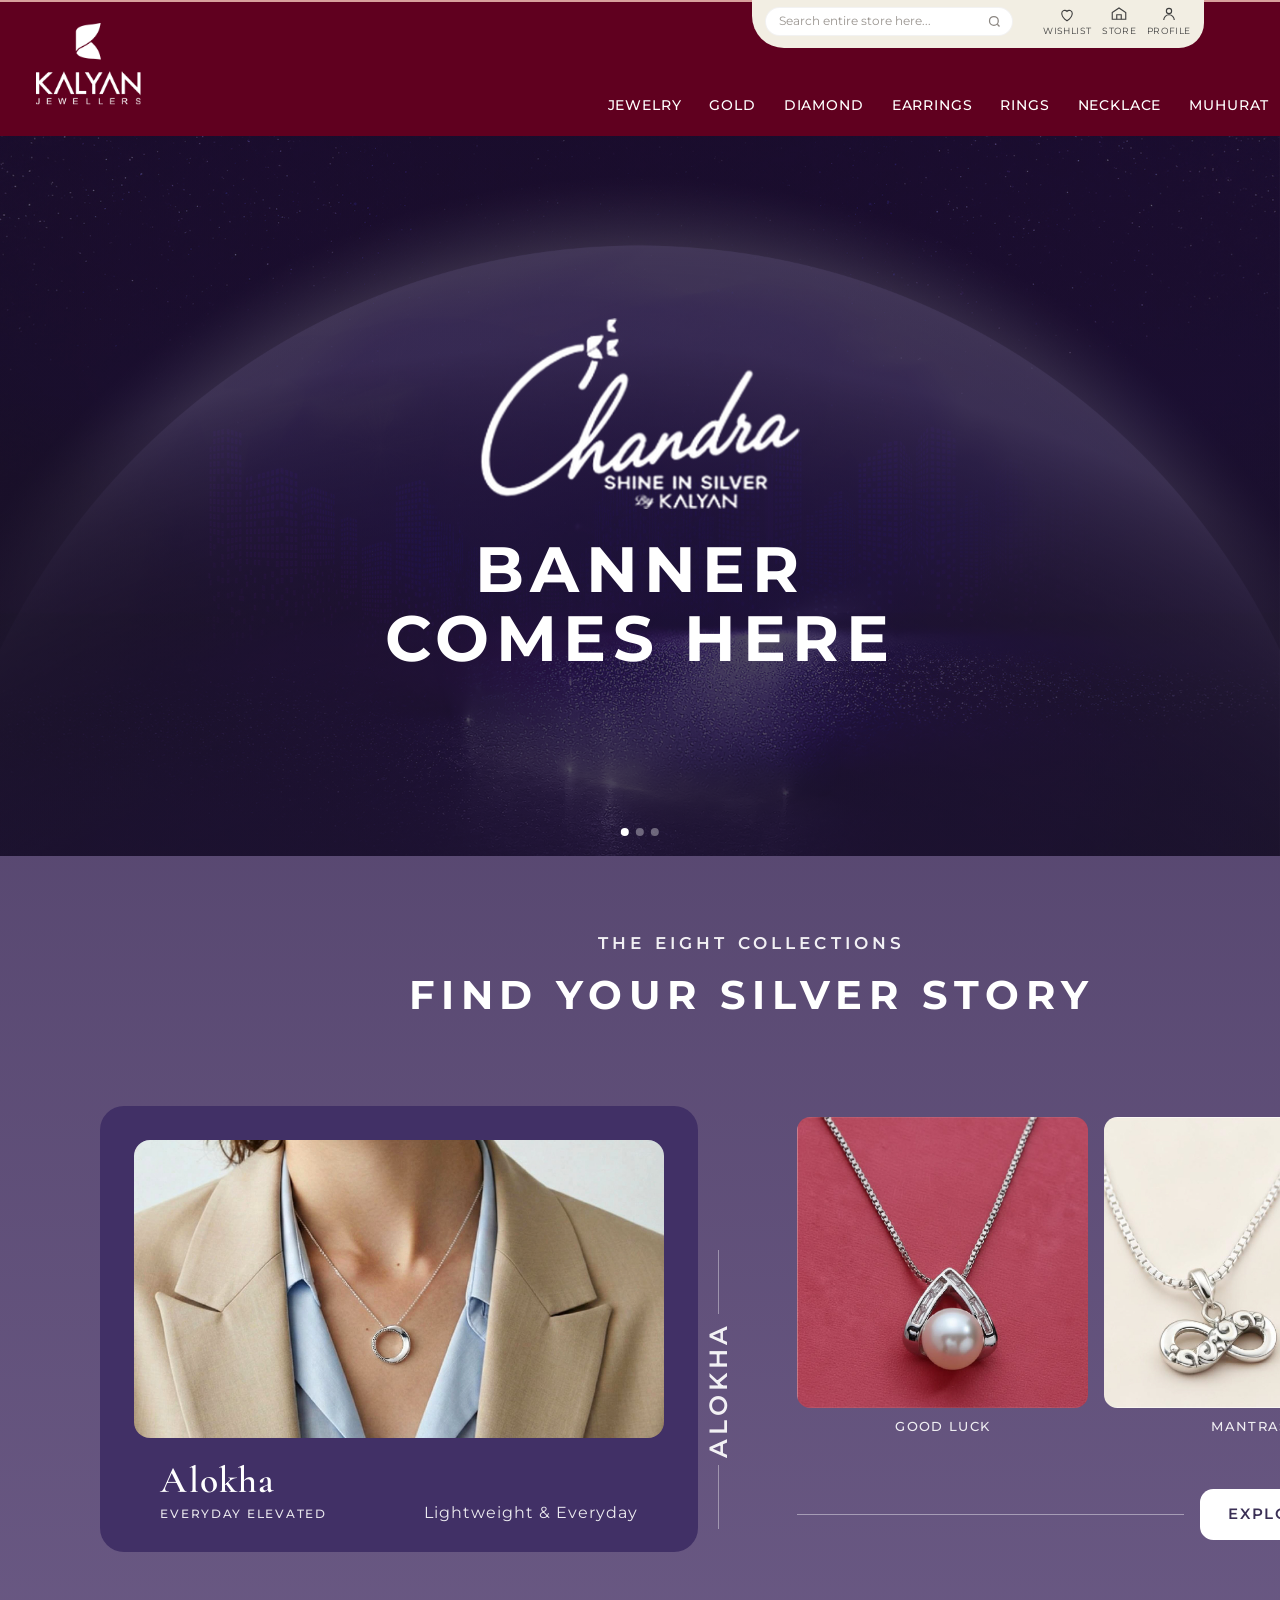
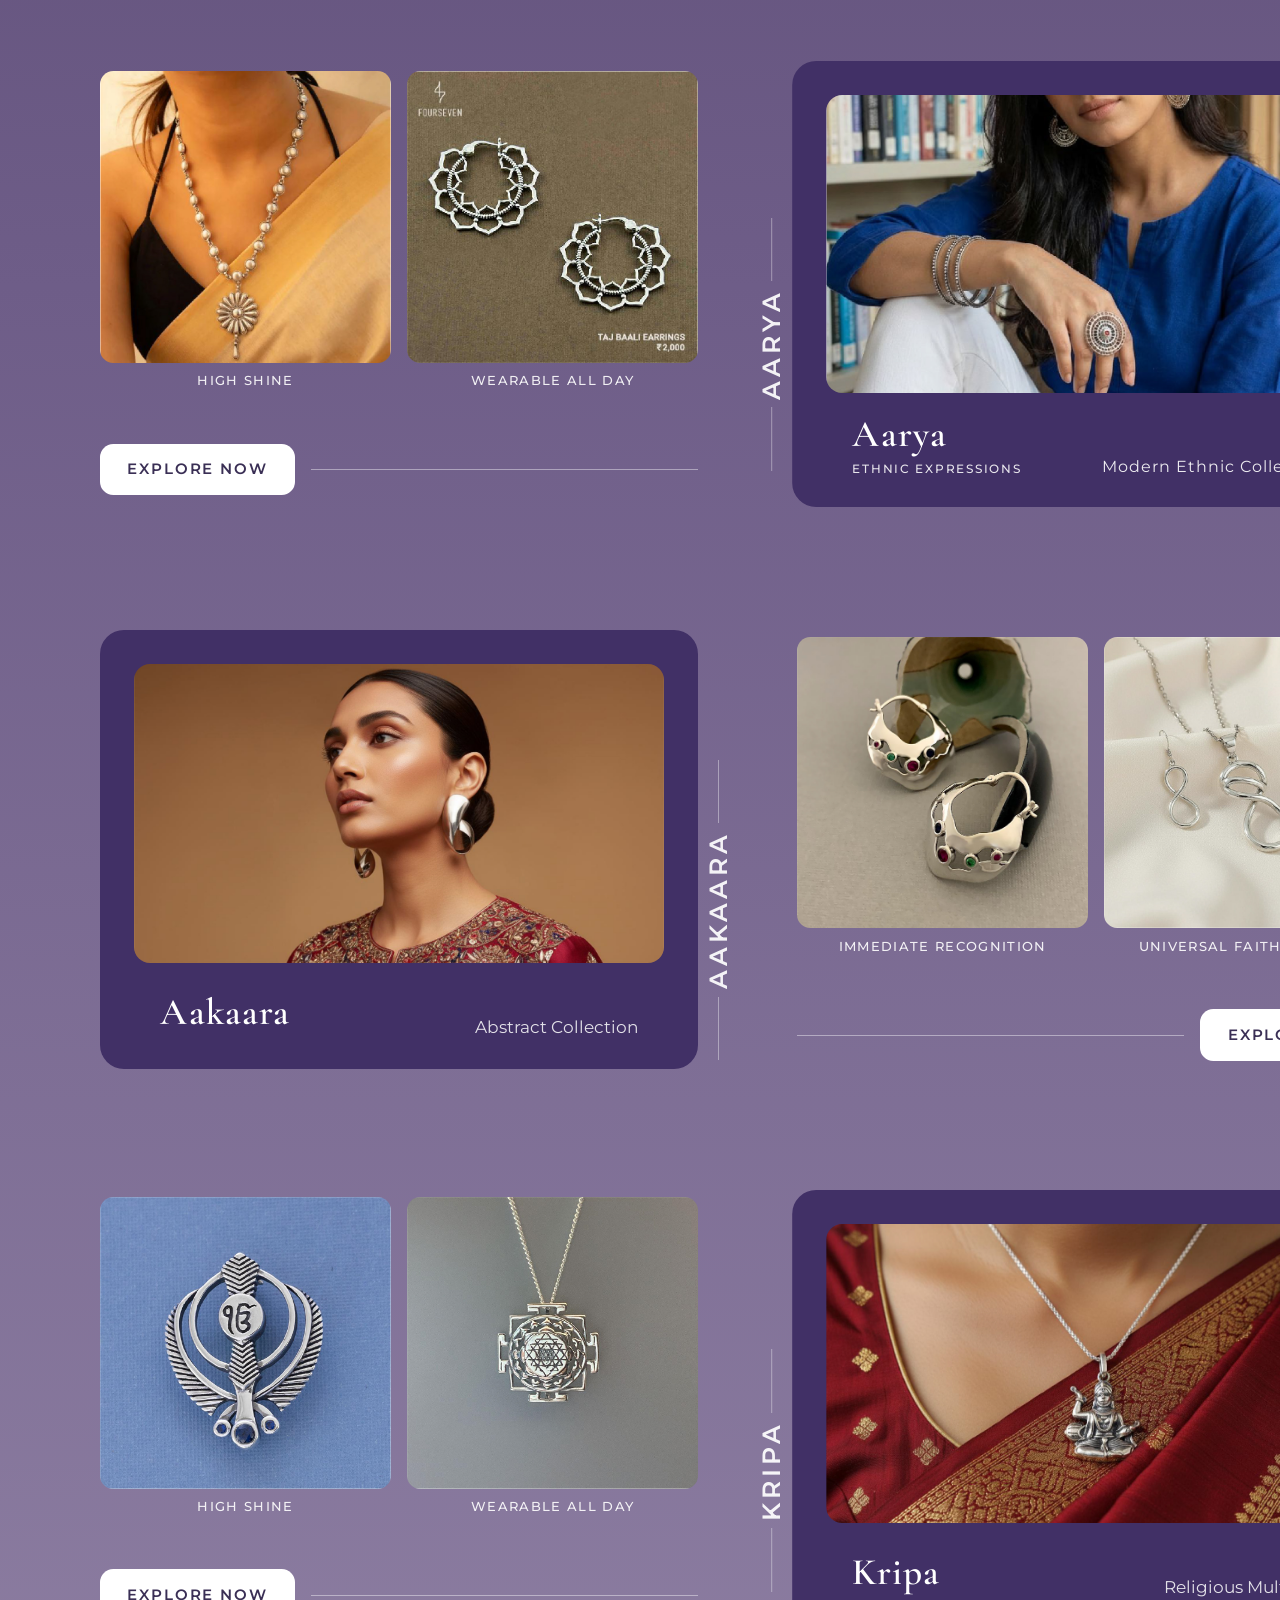
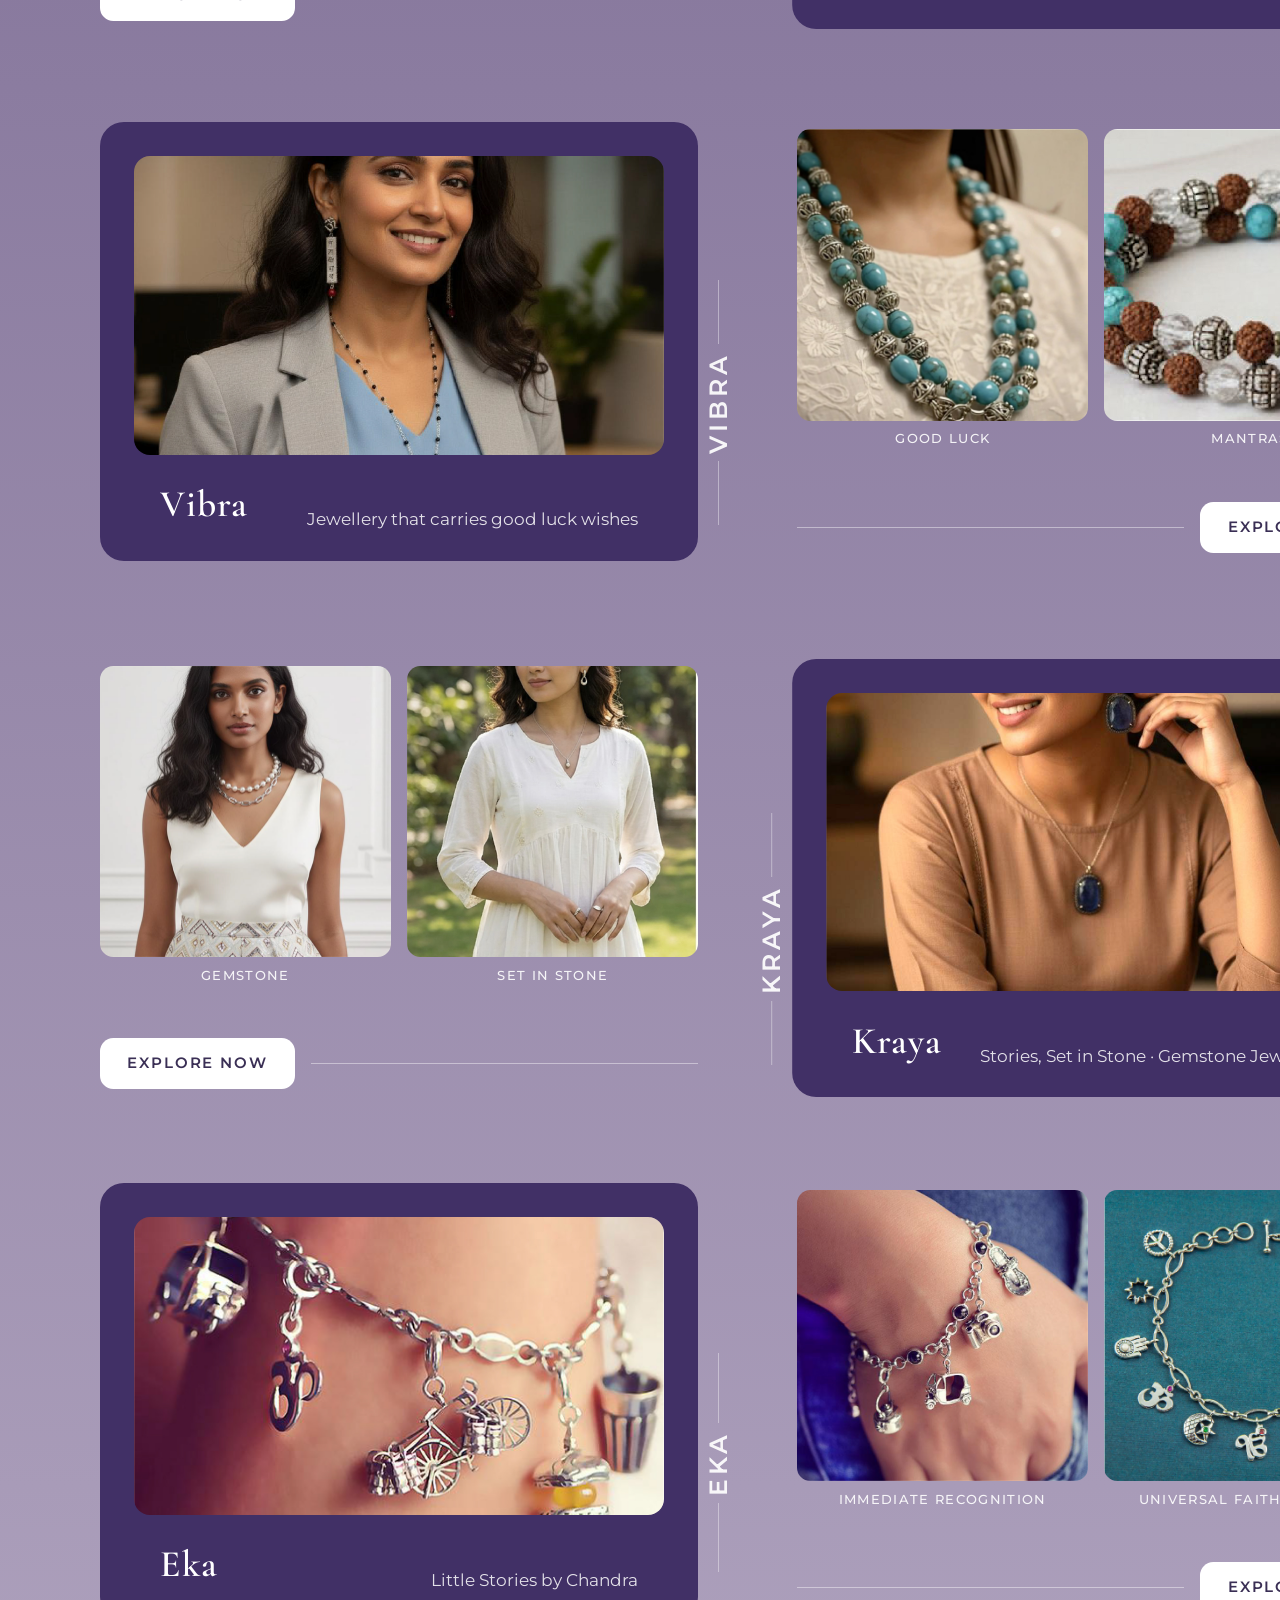
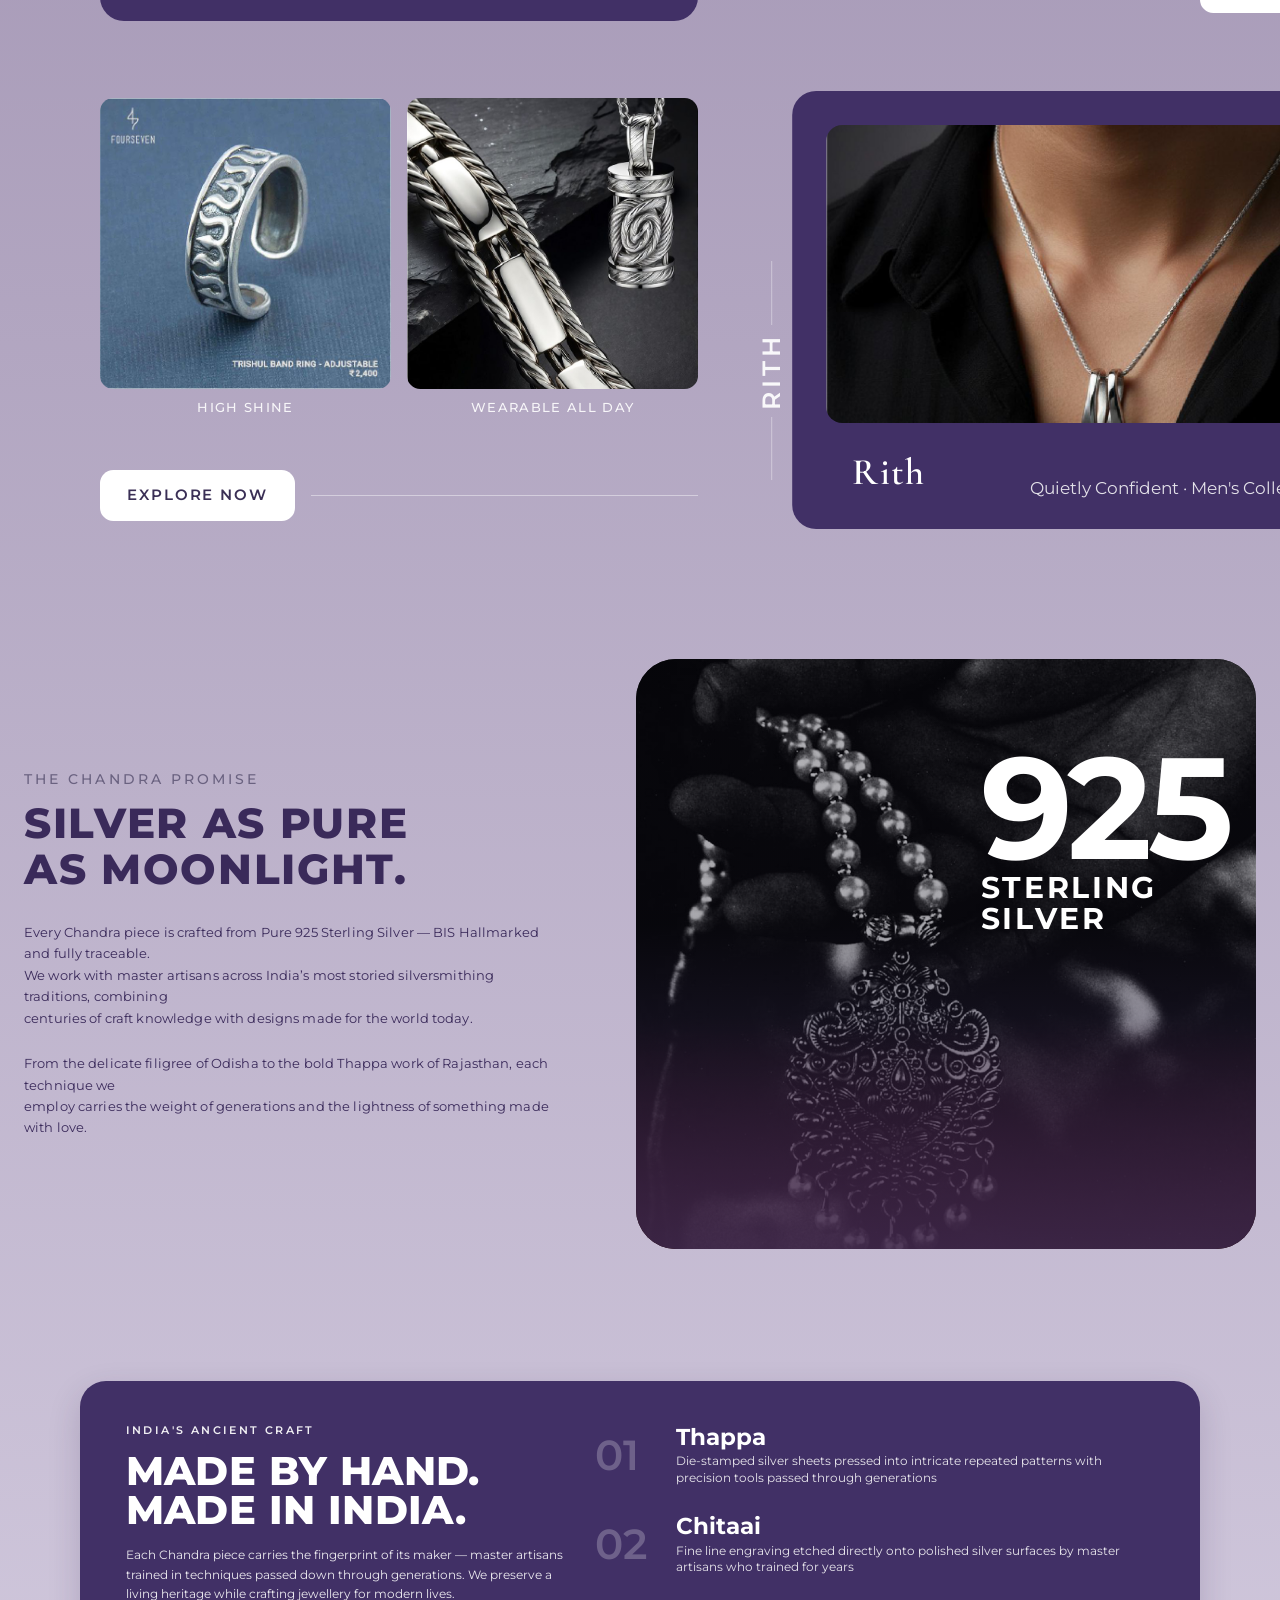
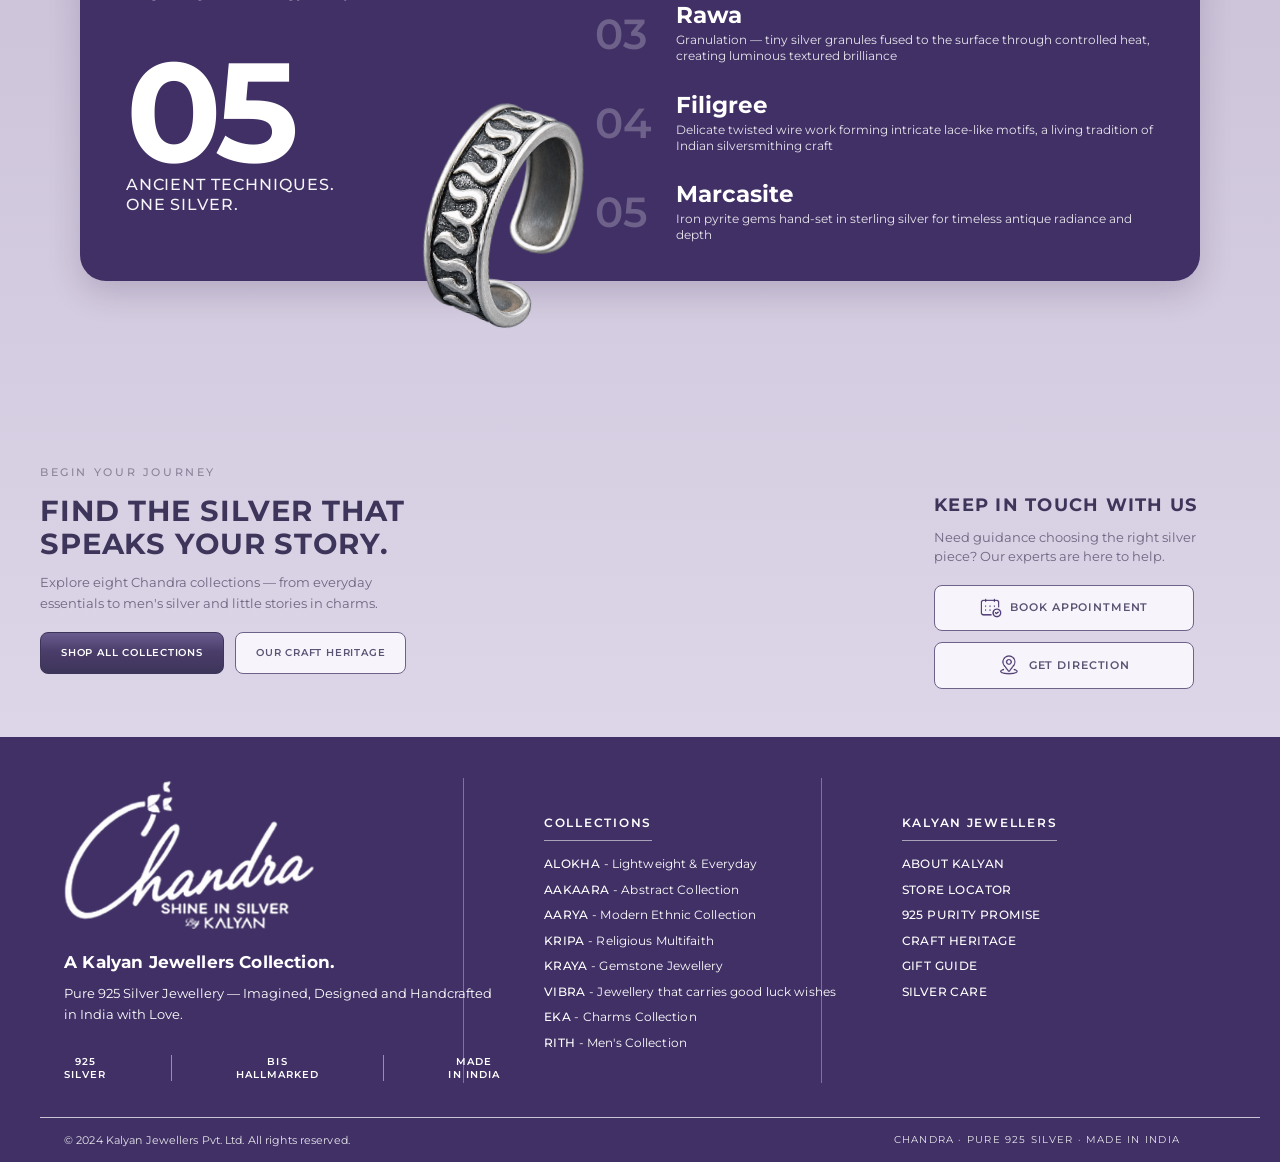
==== commit 559d706b: "issues" ====
--- a/index.html
+++ b/index.html
@@ -7,7 +7,7 @@
   <meta name="description" content="Chandra by Kalyan Jewellers — pure 925 sterling silver jewellery. Responsive HTML mock conversion." />
   <link rel="preconnect" href="https://fonts.googleapis.com" />
   <link rel="preconnect" href="https://fonts.gstatic.com" crossorigin />
-  <link href="https://fonts.googleapis.com/css2?family=Cormorant+Garamond:wght@500;600;700&family=Great+Vibes&family=Montserrat:wght@400;500;600;700&display=swap" rel="stylesheet" />
+  <link href="https://fonts.googleapis.com/css2?family=Cormorant+Garamond:wght@500;600;700&family=Great+Vibes&family=Montserrat:wght@400;500;600;700;800&display=swap" rel="stylesheet" />
   <link rel="stylesheet" href="css/styles.css" />
 </head>
 <body class="page-home">
@@ -90,20 +90,13 @@
   <main>
     <div class="lp-mobile">
       <section class="m-hero" aria-label="Chandra banner">
-        <div class="m-moon" aria-hidden="true"></div>
-        <svg class="m-skyline" viewBox="0 0 360 90" preserveAspectRatio="none" aria-hidden="true">
-          <g fill="rgba(28,12,58,0.55)">
-            <rect x="18" y="38" width="10" height="52"/><rect x="32" y="22" width="14" height="68"/>
-            <rect x="50" y="46" width="8" height="44"/><rect x="62" y="28" width="16" height="62"/>
-            <rect x="82" y="50" width="9" height="40"/><rect x="96" y="18" width="12" height="72"/>
-            <rect x="112" y="40" width="18" height="50"/><rect x="134" y="26" width="10" height="64"/>
-            <rect x="210" y="34" width="12" height="56"/><rect x="226" y="16" width="16" height="74"/>
-            <rect x="246" y="42" width="9" height="48"/><rect x="258" y="24" width="14" height="66"/>
-            <rect x="276" y="48" width="11" height="42"/><rect x="290" y="20" width="15" height="70"/>
-            <rect x="308" y="36" width="10" height="54"/><rect x="322" y="28" width="18" height="62"/>
-          </g>
-        </svg>
-        <div class="m-sparkles" aria-hidden="true"></div>
+        <img
+          class="m-hero-banner"
+          src="assets/hero/mobile-hero.jpg"
+          width="512"
+          height="569"
+          alt=""
+        />
         <div class="m-hero-copy">
           <img class="m-chandra-logo" src="assets/icon/chandra-footer-logo.png" width="230" height="137" alt="Chandra — Shine in Silver by Kalyan" />
           <h1>Banner<br />comes here</h1>
@@ -195,31 +188,7 @@
         </div>
 
         <div class="m-silver">
-          <svg viewBox="0 0 360 430" aria-hidden="true">
-            <defs>
-              <radialGradient id="mSilverBg" cx="32%" cy="40%" r="78%">
-                <stop offset="0%" stop-color="#2a2a30"/>
-                <stop offset="55%" stop-color="#101014"/>
-                <stop offset="100%" stop-color="#070709"/>
-              </radialGradient>
-              <radialGradient id="mGlow" cx="50%" cy="100%" r="60%">
-                <stop offset="0%" stop-color="#5c1830" stop-opacity="0.7"/>
-                <stop offset="100%" stop-color="#5c1830" stop-opacity="0"/>
-              </radialGradient>
-              <filter id="knockWhite" color-interpolation-filters="sRGB">
-                <feColorMatrix type="matrix" values="0.33 0.33 0.34 0 0  0.33 0.33 0.34 0 0  0.33 0.33 0.34 0 0  -0.9 -0.9 -0.9 2.85 0"/>
-              </filter>
-              <linearGradient id="fadeRight" x1="0" y1="0" x2="1" y2="0">
-                <stop offset="42%" stop-color="#0c0c10" stop-opacity="0"/>
-                <stop offset="68%" stop-color="#0c0c10" stop-opacity="0.88"/>
-                <stop offset="100%" stop-color="#0c0c10"/>
-              </linearGradient>
-            </defs>
-            <rect width="360" height="430" fill="url(#mSilverBg)"/>
-            <image href="assets/products/p1.jpg" x="-70" y="-20" width="360" height="470" preserveAspectRatio="xMidYMid slice" filter="url(#knockWhite)"/>
-            <rect width="360" height="430" fill="url(#fadeRight)"/>
-            <rect width="360" height="430" fill="url(#mGlow)"/>
-          </svg>
+          <img class="m-silver-img" src="assets/hero/brand-story.jpg" alt="Sterling silver necklace craftsmanship" width="620" height="590" />
           <div class="m-silver-copy">
             <p class="m-925">925</p>
             <p>Sterling<br />Silver</p>
@@ -587,10 +556,10 @@
         <div class="promise-visual">
           <img
             class="promise-visual-img"
-            src="assets/hero/brand-story.jpg"
+            src="assets/hero/promise-desktop.png"
             alt="Sterling silver necklace craftsmanship"
-            width="620"
-            height="590"
+            width="1074"
+            height="1104"
           />
           <div class="promise-badge" aria-hidden="true">
             <span class="promise-badge-num">925</span>
--- a/css/styles.css
+++ b/css/styles.css
@@ -2752,10 +2752,6 @@
     z-index: 2;
   }
 
-  .page-pdp .header-grid > .logo {
-    padding-left: clamp(2.75rem, 4.6vw, 4.35rem);
-  }
-
   .header-grid > .logo img,
   .header-grid > .logo .logo-img {
     width: auto;
@@ -2960,6 +2956,33 @@
     justify-self: end;
   }
 
+  .promise-visual-img {
+    filter: none;
+  }
+
+  .promise-badge {
+    top: 1.5rem;
+    right: 1.65rem;
+    text-align: left;
+    font-family: var(--font-sans);
+    margin-top: 4rem;
+  }
+
+  .promise-badge-num {
+    font-size: 9rem;
+    font-weight: 700;
+    line-height: 0.85;
+    letter-spacing: -0.03em;
+  }
+
+  .promise-badge-label {
+    margin-top: 0.15rem;
+    font-size: 1.85rem;
+    font-weight: 700;
+    letter-spacing: 0.09em;
+    line-height: 1.05;
+  }
+
 
   .promise-title {
     font-size: 2.625rem;
@@ -2985,6 +3008,11 @@
     width: min(100% - 3rem, 1400px);
     display: flex;
     justify-content: center;
+  }
+
+  .section-craft {
+    overflow: visible;
+    padding-bottom: 8.5rem;
   }
 
   .craft-banner {
@@ -2993,21 +3021,24 @@
     aspect-ratio: auto;
     height: auto;
     margin-inline: auto;
-    grid-template-columns: minmax(0, 0.92fr) minmax(0, 1.08fr);
-    gap: 1.25rem 1.5rem;
+    grid-template-columns: minmax(0, 0.88fr) minmax(0, 1.12fr);
+    gap: 1rem 1.75rem;
     align-items: stretch;
-    padding: 2.35rem 2.5rem 2.15rem 2.65rem;
-    border-radius: 28px;
+    padding: 2.6rem 2.75rem 2.35rem 2.85rem;
+    border-radius: 26px;
     background: #413066;
     box-sizing: border-box;
-    min-height: 430px;
+    min-height: 500px;
+    overflow: visible;
   }
 
   .craft-ring {
-    left: 25.5%;
+    left: 24%;
     bottom: -86px;
-    width: 276px;
+    width: 300px;
     z-index: 3;
+    transform: rotate(8deg);
+    transform-origin: center center;
   }
 
   .craft-intro {
@@ -3043,28 +3074,32 @@
   }
 
   .craft-feature {
-    margin-top: auto;
+    margin-top: 2rem;
     padding-top: 1.35rem;
     z-index: 4;
     gap: 0.05rem;
+    font-size: 3rem;
   }
 
   .craft-feature-num {
-    font-size: clamp(5.4rem, 7.2vw, 6.6rem);
+    font-family: var(--font-sans);
+    font-size: clamp(8rem, 11vw, 10rem);
     font-weight: 700;
-    letter-spacing: -0.04em;
-    line-height: 0.8;
+    letter-spacing: -0.045em;
+    line-height: 0.78;
   }
 
   .craft-feature-label {
-    font-size: 0.78rem;
-    font-weight: 700;
+    font-size: 1rem;
+    font-weight: 500;
     letter-spacing: 0.06em;
     line-height: 1.25;
+    margin-top: 0.5rem;
+    font-family: var(--font-sans);
   }
 
   .technique-list {
-    gap: 1.05rem;
+    gap: 1.35rem;
     padding-top: 0.15rem;
     align-content: space-between;
     position: relative;
@@ -3078,16 +3113,16 @@
   }
 
   .technique-list .num {
-    font-size: 2.35rem;
+    font-size: 2.65rem;
     font-weight: 600;
-    color: rgba(255, 255, 255, 0.28);
+    color: rgba(255, 255, 255, 0.24);
     line-height: 1;
   }
 
   .technique-list strong {
     display: block;
-    margin: 0 0 0.18rem;
-    font-size: 1.28rem;
+    margin: 0 0 0.2rem;
+    font-size: 1.45rem;
     font-weight: 700;
     letter-spacing: 0;
     text-transform: none;
@@ -3792,43 +3827,31 @@
     position: relative;
   }
 
-  .page-home .header-inner {
+  .page-home .header-inner,
+  .page-plp .header-inner,
+  .page-pdp .header-inner {
     display: grid;
     grid-template-columns: 2.6rem 1fr 2.6rem;
     align-items: center;
     min-height: 86px;
     padding: 0.6rem 0.55rem 0.65rem;
-  }
-
-  .page-home .header-inner .logo {
-    grid-column: 2;
-    justify-content: center;
-  }
-
-  .page-home .header-inner .logo-img {
-    height: 56px;
-  }
-
-  .page-home .menu-toggle {
-    grid-column: 1;
-    justify-self: start;
-    padding: 0.2rem;
-  }
-
-  .page-plp .header-inner,
-  .page-pdp .header-inner {
-    display: grid;
-    grid-template-columns: 2.6rem 1fr 2.6rem;
-    align-items: center;
     justify-content: unset;
   }
 
+  .page-home .header-inner .logo,
   .page-plp .header-inner .logo,
   .page-pdp .header-inner .logo {
     grid-column: 2;
     justify-content: center;
   }
 
+  .page-home .header-inner .logo-img,
+  .page-plp .header-inner .logo-img,
+  .page-pdp .header-inner .logo-img {
+    height: 56px;
+  }
+
+  .page-home .menu-toggle,
   .page-plp .menu-toggle,
   .page-pdp .menu-toggle {
     grid-column: 1;
@@ -3838,72 +3861,31 @@
 
   .m-hero {
     position: relative;
-    height: 49vw;
-    min-height: 176px;
-    max-height: 250px;
+    width: 100%;
     overflow: hidden;
     background: #0d061c;
-    display: grid;
-    place-items: center;
     text-align: center;
-  }
-
-  .m-hero::after {
-    content: "";
+    line-height: 0;
+  }
+
+  .m-hero-banner {
+    display: block;
+    width: 100%;
+    height: auto;
+    aspect-ratio: 512 / 569;
+    object-fit: cover;
+    object-position: center;
+  }
+
+  .m-hero-copy {
     position: absolute;
-    inset: 0;
-    background: radial-gradient(ellipse at 50% 46%, transparent 36%, rgba(8, 2, 20, 0.72) 78%);
-    pointer-events: none;
-  }
-
-  .m-moon {
-    position: absolute;
-    width: 128%;
-    aspect-ratio: 1;
+    z-index: 2;
     left: 50%;
-    top: -18%;
-    transform: translateX(-50%);
-    border-radius: 50%;
-    background:
-      radial-gradient(circle at 50% 30%, rgba(255, 255, 255, 0.34) 0%, rgba(214, 196, 245, 0.16) 14%, transparent 30%),
-      radial-gradient(circle at 50% 42%, #d2c2ee 0%, #8d72c0 20%, #5b418f 46%, #2d185c 72%, #120820 100%);
-    box-shadow: inset 0 -36px 50px rgba(8, 0, 24, 0.4);
-  }
-
-  .m-skyline {
-    position: absolute;
-    left: 8%;
-    right: 8%;
-    bottom: 24%;
-    width: 84%;
-    height: 26%;
-    opacity: 0.28;
-  }
-
-  .m-sparkles {
-    position: absolute;
-    left: 28%;
-    bottom: 16%;
-    width: 3px;
-    height: 3px;
-    border-radius: 50%;
-    background: #fff;
-    box-shadow:
-      14px 4px 0 0 #fff,
-      34px -3px 0 -0.4px #f4eeff,
-      58px 7px 0 0 #fff,
-      86px 1px 0 -0.5px #fff,
-      112px 8px 0 0 #fff,
-      22px 12px 0 -1px #efe7ff,
-      74px 13px 0 -0.6px #fff,
-      132px -2px 0 0 #fff;
-    filter: drop-shadow(0 0 4px rgba(220, 200, 255, 0.95));
-  }
-
-  .m-hero-copy {
-    position: relative;
-    z-index: 2;
-    padding: 0 1rem 0.4rem;
+    top: 50%;
+    transform: translate(-50%, -50%);
+    width: 100%;
+    padding: 0 1rem;
+    box-sizing: border-box;
   }
 
   .m-hero .m-chandra-logo {
@@ -4144,37 +4126,44 @@
     margin: 0.55rem 1.25rem 1.35rem;
     border-radius: 18px;
     overflow: hidden;
-    min-height: 250px;
-    background: #111;
-  }
-
-  .m-silver svg {
+    aspect-ratio: 620 / 590;
+    background: #1a1a1a;
+  }
+
+  .m-silver-img {
     display: block;
     width: 100%;
-    height: auto;
+    height: 100%;
+    object-fit: cover;
+    object-position: center;
+    filter: grayscale(100%) contrast(1.06);
   }
 
   .m-silver-copy {
     position: absolute;
-    right: 7%;
-    top: 34%;
+    right: 6%;
+    top: 7%;
     text-align: left;
-    line-height: 0.95;
+    line-height: 0.9;
+    color: #fff;
   }
 
   .m-925 {
     margin: 0;
-    font-size: 3.35rem;
+    font-family: var(--font-sans);
+    font-size: 5.7rem;
+    font-weight: 800;
+    letter-spacing: 0.01em;
+    line-height: 0.9;
+  }
+
+  .m-silver-copy p:last-child {
+    margin: 0.2rem 0 0;
+    font-family: var(--font-sans);
+    font-size: 1.2rem;
     font-weight: 700;
-    letter-spacing: 0.01em;
-  }
-
-  .m-silver-copy p:last-child {
-    margin: 0.15rem 0 0;
-    font-size: 1rem;
-    font-weight: 700;
-    letter-spacing: 0.08em;
-    line-height: 1.15;
+    letter-spacing: 0.14em;
+    line-height: 1.2;
     text-transform: uppercase;
   }
 
